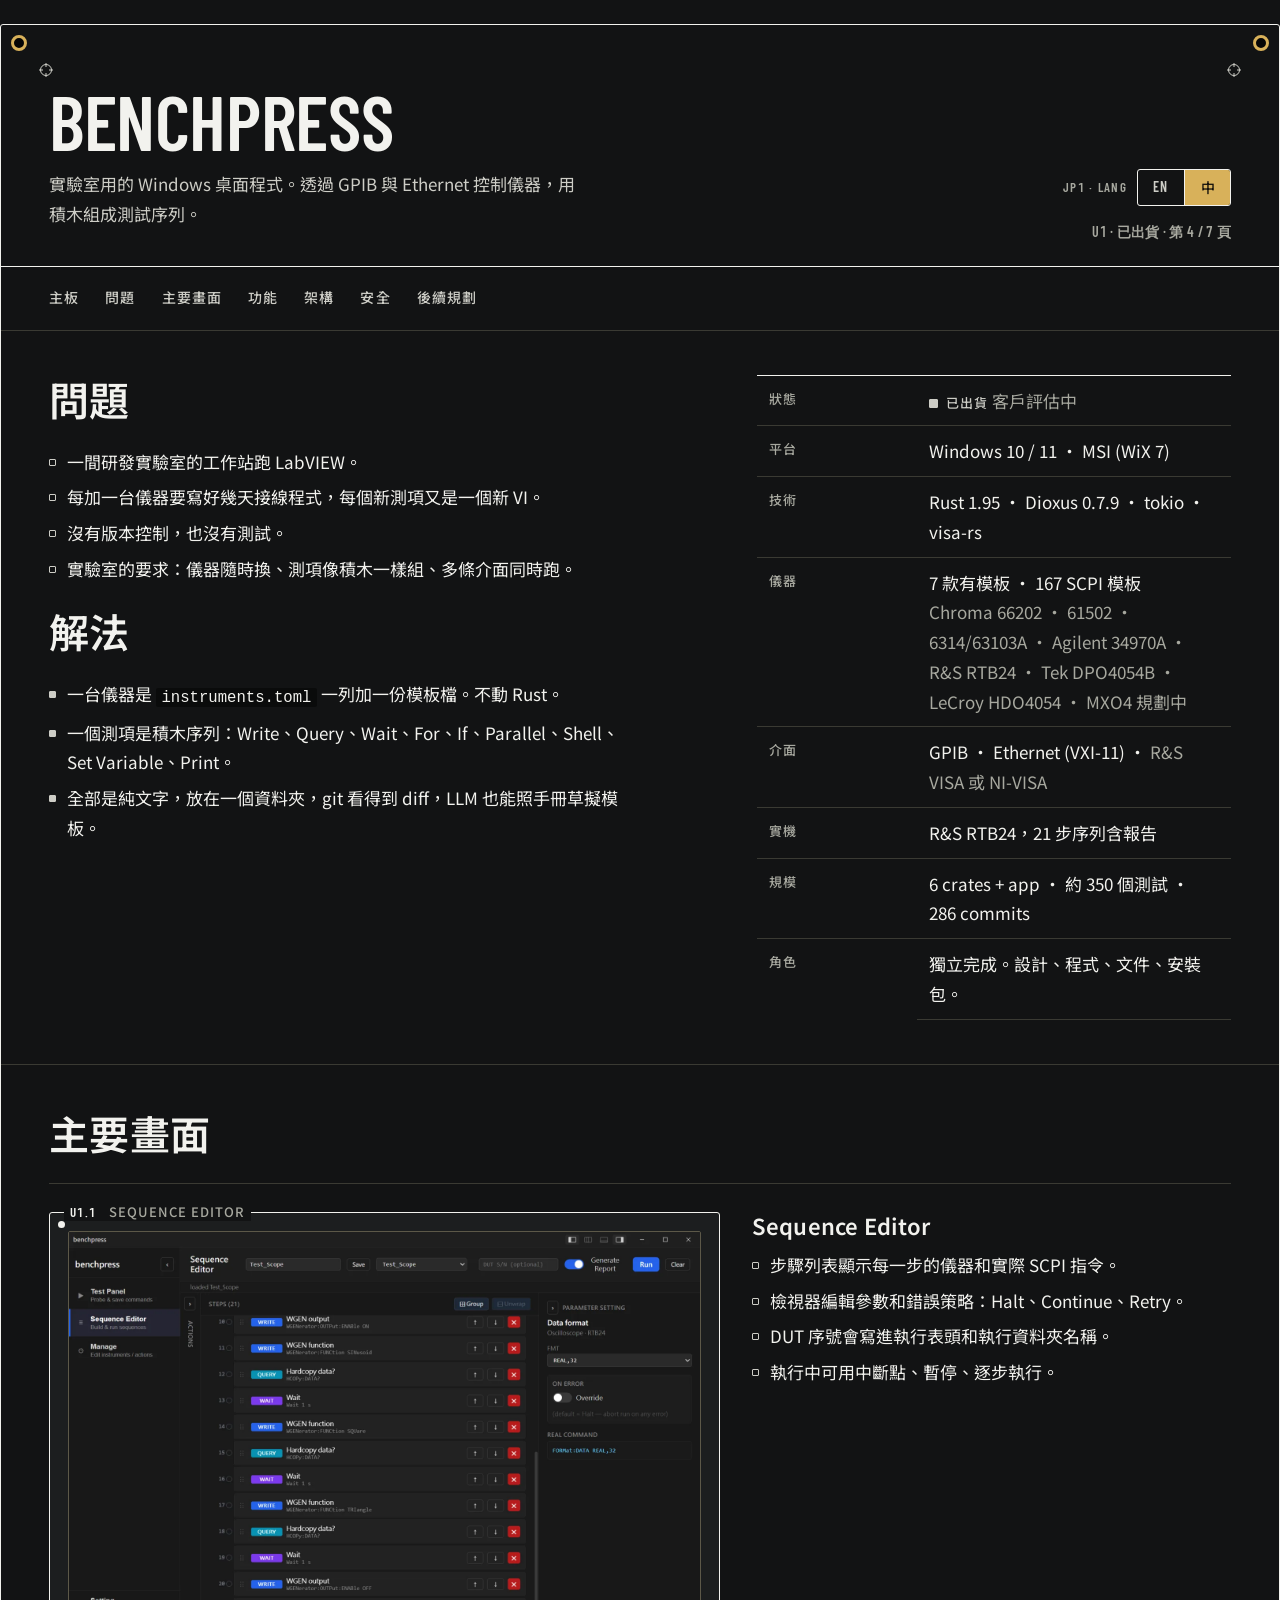
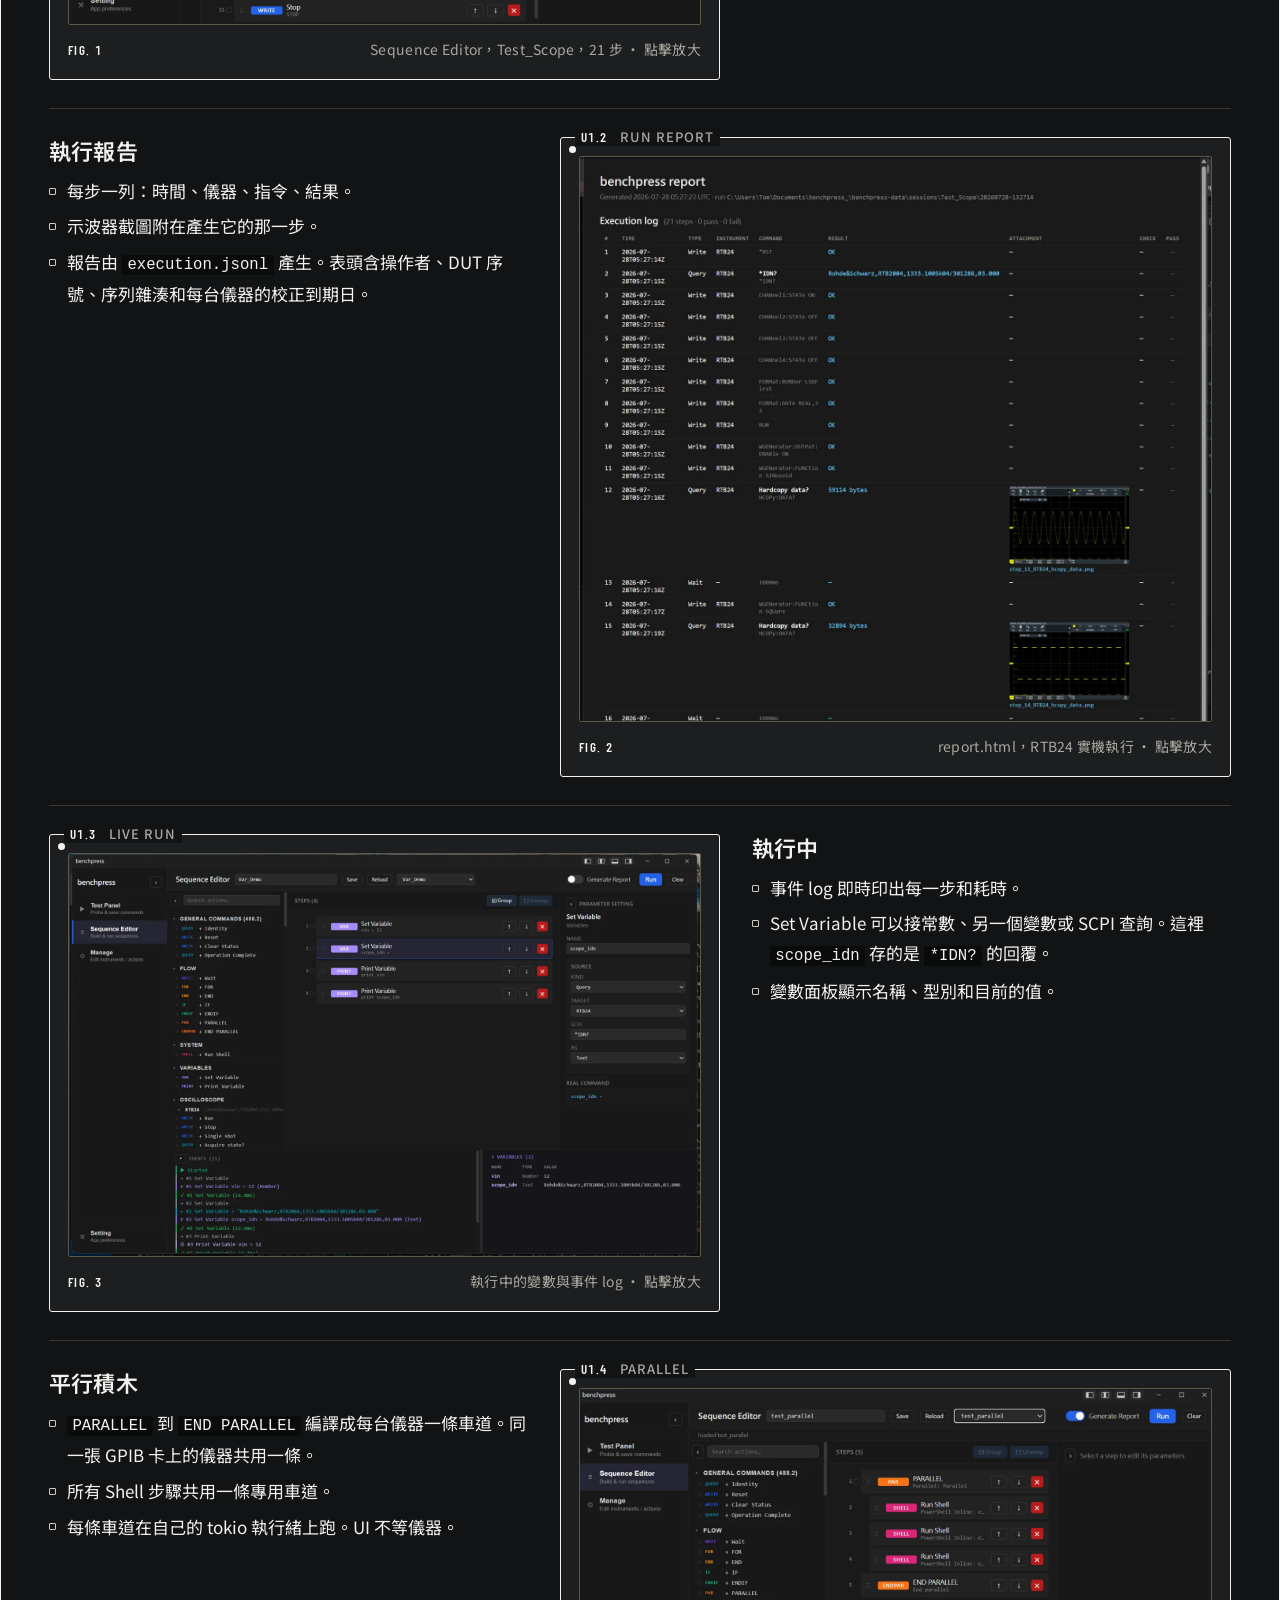
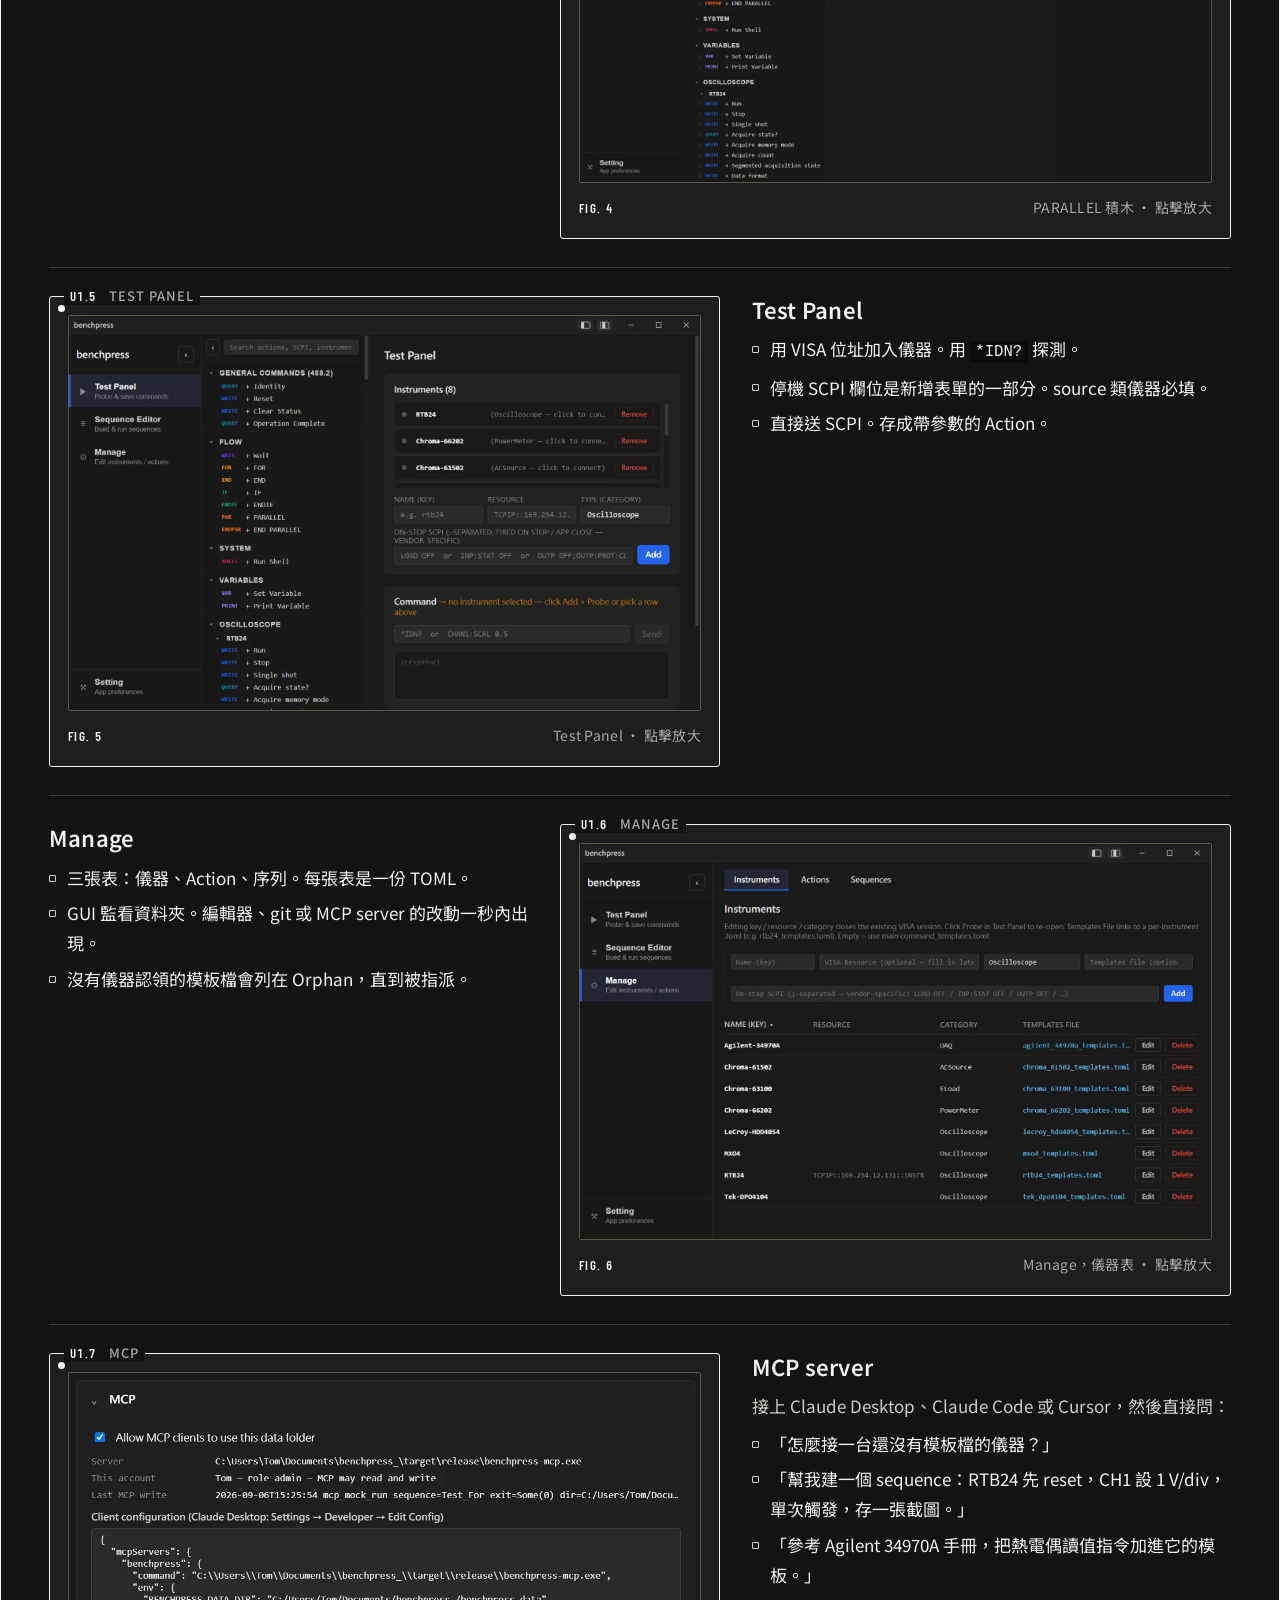
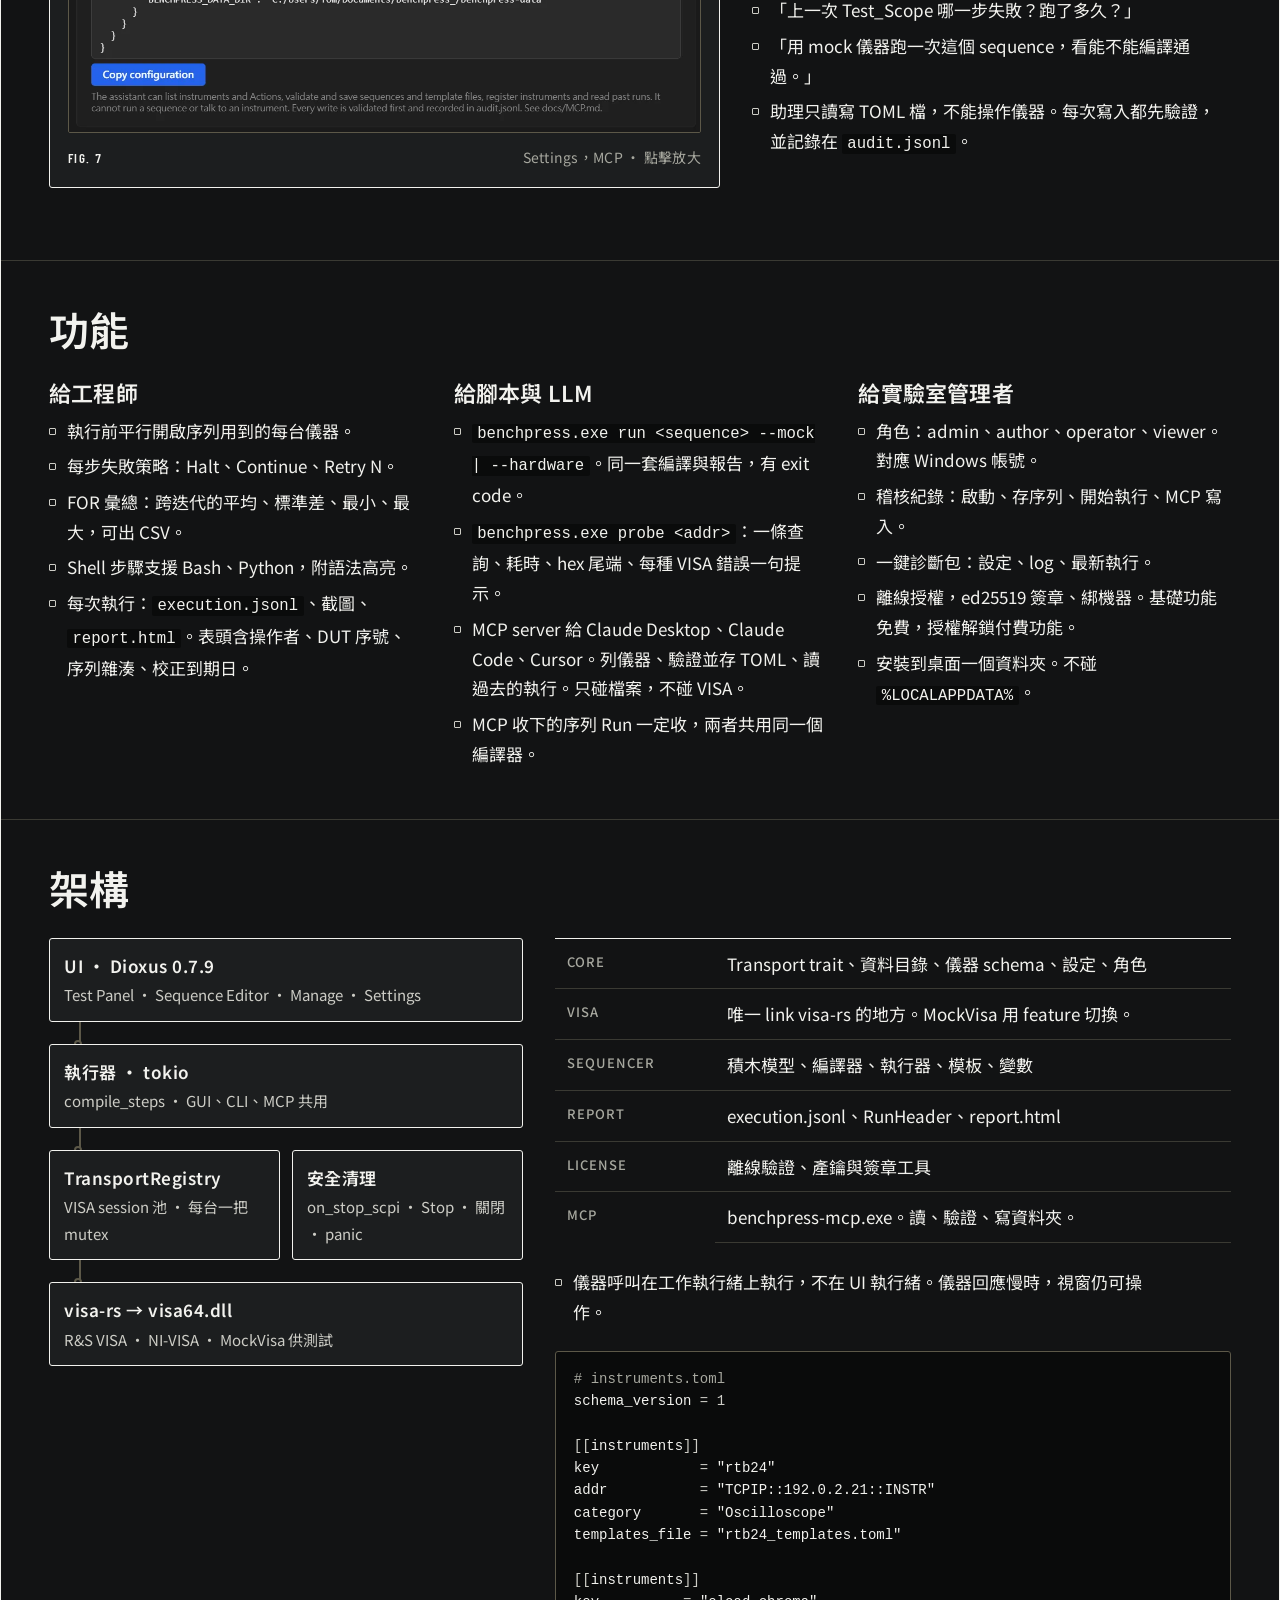
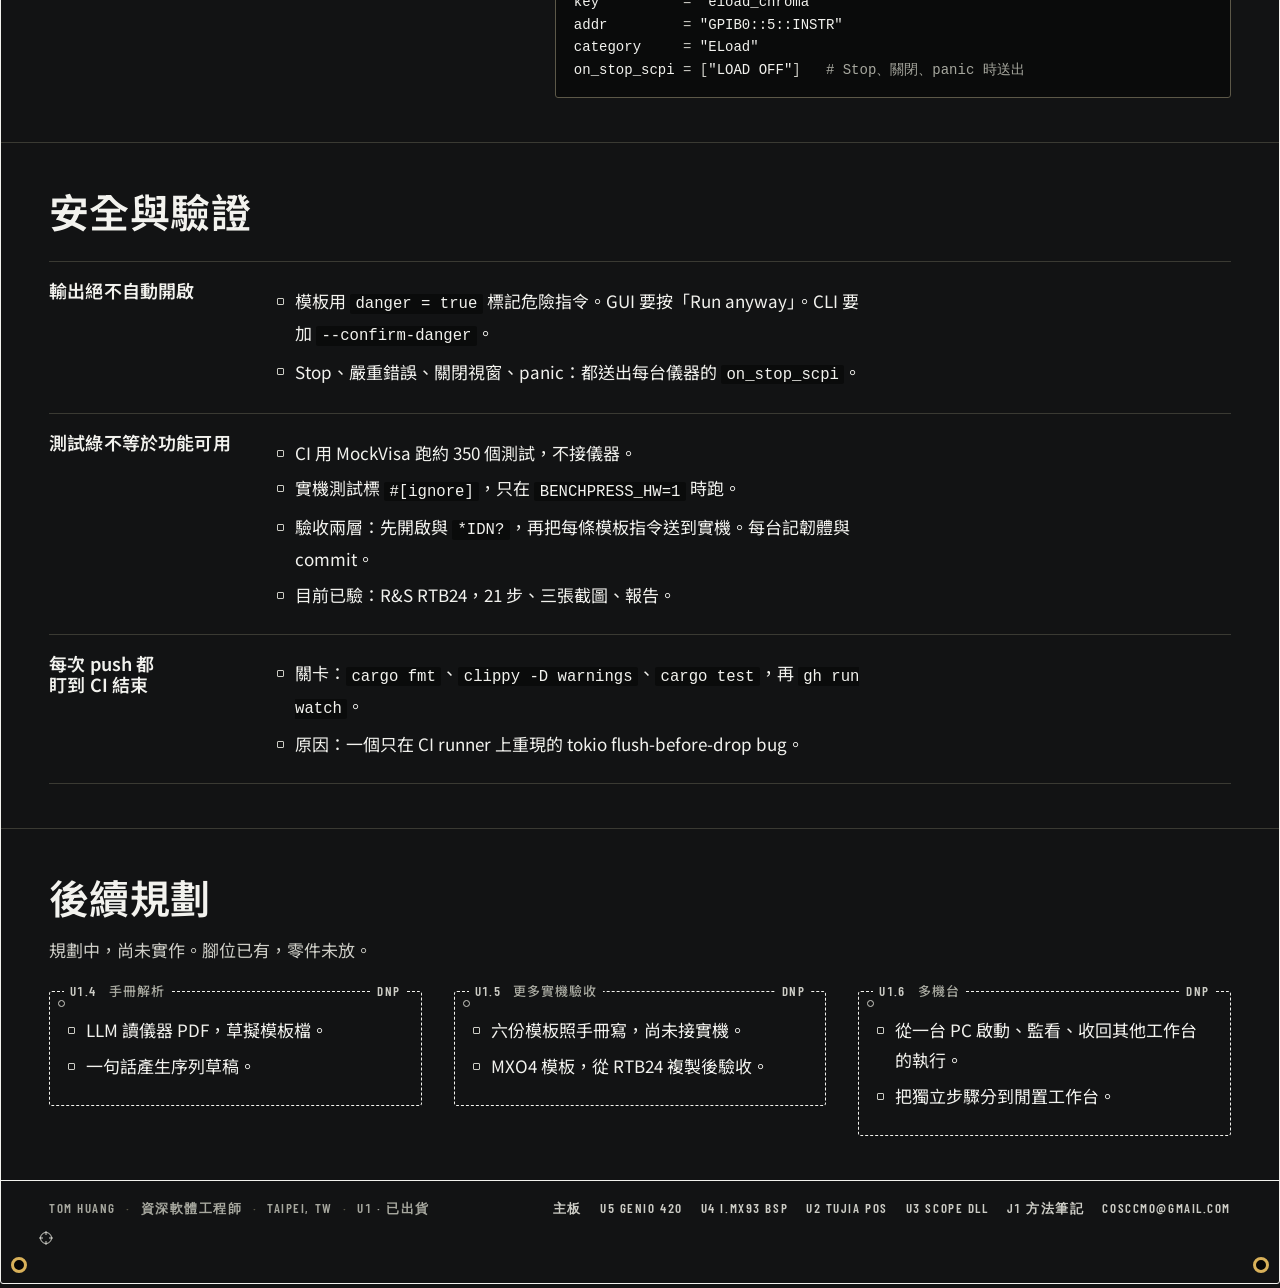
==== benchpress/index.html @ 84a5e08d "Screenshots as WebP, max 1600 px wide Site images go from 5.5 MB to 1.3 MB; the landing loads about " ====
<!doctype html>
<html lang="zh">
<head>
<meta charset="utf-8" />
<meta name="viewport" content="width=device-width,initial-scale=1" />
<title data-en="benchpress · Tom Huang" data-zh="benchpress · Tom Huang">benchpress · Tom Huang</title>
<meta name="description"
      data-en="benchpress: Windows desktop app that controls bench instruments over GPIB and Ethernet and runs drag-and-drop test sequences. Rust + Dioxus. 7 instruments, 167 SCPI templates, MCP server, headless CLI."
      data-zh="benchpress：透過 GPIB 與 Ethernet 控制儀器、用積木組測試流程的 Windows 桌面程式。Rust + Dioxus。7 款儀器、167 條 SCPI 模板、MCP server、無頭 CLI。"
      content="benchpress: Windows desktop app that controls bench instruments over GPIB and Ethernet and runs drag-and-drop test sequences. Rust + Dioxus. 7 instruments, 167 SCPI templates, MCP server, headless CLI." />
<meta name="color-scheme" content="dark" />
<meta name="theme-color" content="#121314" />
<meta property="og:type" content="website" />
<meta property="og:site_name" content="Tom Huang · portfolio" />
<meta property="og:title" content="benchpress · Tom Huang" />
<meta property="og:description" content="benchpress: Windows desktop app that controls bench instruments over GPIB and Ethernet and runs drag-and-drop test sequences. Rust + Dioxus. 7 instruments, 167 SCPI templates, MCP server, headless CLI." />
<meta property="og:url" content="https://coomo.github.io/portfolio/benchpress/" />
<meta property="og:image" content="https://coomo.github.io/portfolio/benchpress/02-sequence-editor.webp" />
<meta name="twitter:card" content="summary_large_image" />
<link rel="preconnect" href="https://fonts.googleapis.com">
<link rel="preconnect" href="https://fonts.gstatic.com" crossorigin>
<link href="https://fonts.googleapis.com/css2?family=Barlow+Condensed:wght@500;600&family=Barlow:wght@400;500;600&family=Noto+Sans+TC:wght@400;500;600&display=swap" rel="stylesheet">
<link rel="stylesheet" href="../assets/site.css">
</head>
<body>

<main class="board sheet">
  <span class="hole tl" aria-hidden="true"></span><span class="hole tr" aria-hidden="true"></span>
  <span class="hole bl" aria-hidden="true"></span><span class="hole br" aria-hidden="true"></span>
  <span class="fid a" aria-hidden="true"><svg viewBox="0 0 14 14"><circle cx="7" cy="7" r="5.5" fill="none" stroke="currentColor"/><path d="M7 0v4M7 10v4M0 7h4M10 7h4" stroke="currentColor"/></svg></span>
  <span class="fid b" aria-hidden="true"><svg viewBox="0 0 14 14"><circle cx="7" cy="7" r="5.5" fill="none" stroke="currentColor"/><path d="M7 0v4M7 10v4M0 7h4M10 7h4" stroke="currentColor"/></svg></span>
  <span class="fid c" aria-hidden="true"><svg viewBox="0 0 14 14"><circle cx="7" cy="7" r="5.5" fill="none" stroke="currentColor"/><path d="M7 0v4M7 10v4M0 7h4M10 7h4" stroke="currentColor"/></svg></span>

  <header class="legend region">
    <div class="name">
      <h1 class="latin">benchpress</h1>
      <p class="title">
        <span data-lang="en">Windows desktop app for a lab bench. It controls instruments over GPIB and Ethernet and runs test sequences built from blocks.</span>
        <span data-lang="zh">實驗室用的 Windows 桌面程式。透過 GPIB 與 Ethernet 控制儀器，用積木組成測試序列。</span>
      </p>
    </div>
    <div class="right">
      <button class="jumper" id="jp1" type="button" aria-label="語言：中文。切換為英文">
        <span class="jref">JP1 · LANG</span>
        <span class="pins"><span class="pin en">EN</span><span class="pin zh">中</span></span>
      </button>
      <span class="rev">U1 · <span data-lang="en">released</span><span data-lang="zh">已出貨</span> · <span data-lang="en">Sheet 4 / 7</span><span data-lang="zh">第 4 / 7 頁</span></span>
    </div>
  </header>

  <nav class="sheetnav region" aria-label="Sections">
    <a href="../"><span data-lang="en">Board</span><span data-lang="zh">主板</span></a>
    <a href="#why"><span data-lang="en">Problem</span><span data-lang="zh">問題</span></a>
    <a href="#figures"><span data-lang="en">Key screens</span><span data-lang="zh">主要畫面</span></a>
    <a href="#features"><span data-lang="en">Features</span><span data-lang="zh">功能</span></a>
    <a href="#arch"><span data-lang="en">Architecture</span><span data-lang="zh">架構</span></a>
    <a href="#safety"><span data-lang="en">Safety</span><span data-lang="zh">安全</span></a>
    <a href="#dnp"><span data-lang="en">Roadmap</span><span data-lang="zh">後續規劃</span></a>
  </nav>

  <section class="sec region" id="why">
    <div class="cols">
      <div class="c7 stack-24">
        <div><h2><span data-lang="en">Problem</span><span data-lang="zh">問題</span></h2></div>
        <ul class="list">
          <li><span data-lang="en">An R&amp;D lab ran its bench from a LabVIEW station.</span><span data-lang="zh">一間研發實驗室的工作站跑 LabVIEW。</span></li>
          <li><span data-lang="en">Each new instrument meant days of wiring code, and each new test was a new VI.</span><span data-lang="zh">每加一台儀器要寫好幾天接線程式，每個新測項又是一個新 VI。</span></li>
          <li><span data-lang="en">Nothing was in version control and nothing was tested.</span><span data-lang="zh">沒有版本控制，也沒有測試。</span></li>
          <li><span data-lang="en">The brief, in the lab's words: swap instruments freely, compose tests like blocks, run several buses at once.</span><span data-lang="zh">實驗室的要求：儀器隨時換、測項像積木一樣組、多條介面同時跑。</span></li>
        </ul>
        <div><h2><span data-lang="en">Solution</span><span data-lang="zh">解法</span></h2></div>
        <ul class="list list--filled">
          <li><span data-lang="en">An instrument is one row in <code>instruments.toml</code> plus one template file. No Rust changes.</span><span data-lang="zh">一台儀器是 <code>instruments.toml</code> 一列加一份模板檔。不動 Rust。</span></li>
          <li><span data-lang="en">A test is a sequence of blocks: Write, Query, Wait, For, If, Parallel, Shell, Set Variable, Print.</span><span data-lang="zh">一個測項是積木序列：Write、Query、Wait、For、If、Parallel、Shell、Set Variable、Print。</span></li>
          <li><span data-lang="en">Everything is plain text in one folder, so git shows the diffs and an LLM can draft a template from a manual.</span><span data-lang="zh">全部是純文字，放在一個資料夾，git 看得到 diff，LLM 也能照手冊草擬模板。</span></li>
        </ul>
      </div>
      <div class="c5">
        <table class="facts">
          <caption class="sr"><span data-lang="en">At a glance</span><span data-lang="zh">一覽</span></caption>
          <tbody>
            <tr><th scope="row"><span data-lang="en">Status</span><span data-lang="zh">狀態</span></th><td><span class="mark shipped"><span data-lang="en">Released</span><span data-lang="zh">已出貨</span></span> <span class="dim"><span data-lang="en">client evaluation</span><span data-lang="zh">客戶評估中</span></span></td></tr>
            <tr><th scope="row"><span data-lang="en">Platform</span><span data-lang="zh">平台</span></th><td>Windows 10 / 11 · MSI (WiX 7)</td></tr>
            <tr><th scope="row"><span data-lang="en">Stack</span><span data-lang="zh">技術</span></th><td>Rust 1.95 · Dioxus 0.7.9 · tokio · visa-rs</td></tr>
            <tr><th scope="row"><span data-lang="en">Instruments</span><span data-lang="zh">儀器</span></th><td>7 <span data-lang="en">models with templates</span><span data-lang="zh">款有模板</span> · 167 SCPI <span data-lang="en">templates</span><span data-lang="zh">模板</span><br><span class="dim">Chroma 66202 · 61502 · 6314/63103A · Agilent 34970A · R&amp;S RTB24 · Tek DPO4054B · LeCroy HDO4054 · <span data-lang="en">MXO4 planned</span><span data-lang="zh">MXO4 規劃中</span></span></td></tr>
            <tr><th scope="row"><span data-lang="en">Buses</span><span data-lang="zh">介面</span></th><td>GPIB · Ethernet (VXI-11) · <span class="dim">R&amp;S VISA <span data-lang="en">or</span><span data-lang="zh">或</span> NI-VISA</span></td></tr>
            <tr><th scope="row"><span data-lang="en">Verified</span><span data-lang="zh">實機</span></th><td><span data-lang="en">R&amp;S RTB24, 21-step run with report</span><span data-lang="zh">R&amp;S RTB24，21 步序列含報告</span></td></tr>
            <tr><th scope="row"><span data-lang="en">Size</span><span data-lang="zh">規模</span></th><td>6 crates + app · <span data-lang="en">about 350 tests</span><span data-lang="zh">約 350 個測試</span> · 286 commits</td></tr>
            <tr><th scope="row"><span data-lang="en">Role</span><span data-lang="zh">角色</span></th><td><span data-lang="en">Solo. Design, code, docs, installer.</span><span data-lang="zh">獨立完成。設計、程式、文件、安裝包。</span></td></tr>
          </tbody>
        </table>
      </div>
    </div>
  </section>

  <section class="sec region" id="figures">
    <div class="head">
      <h2><span data-lang="en">Key screens</span><span data-lang="zh">主要畫面</span></h2>
    </div>

    <div class="figrow">
      <figure class="fp" data-zoom style="margin:0">
        <span class="fpref">U1.1 <b>Sequence Editor</b></span><span class="pin1" aria-hidden="true"></span>
        <div class="shot"><img src="02-sequence-editor.webp" width="1600" height="994" alt="benchpress Sequence Editor with the 21-step Test_Scope sequence loaded, the Data format step selected, and the parameter inspector showing the on-error policy and the real SCPI command." loading="lazy" decoding="async" /></div>
        <figcaption><span class="fig">Fig. 1</span><span><span data-lang="en">Sequence Editor, Test_Scope, 21 steps · click to enlarge</span><span data-lang="zh">Sequence Editor，Test_Scope，21 步 · 點擊放大</span></span></figcaption>
      </figure>
      <div class="text">
        <h3>Sequence Editor</h3>
        <ul class="list">
          <li><span data-lang="en">The step list shows each step's instrument and real SCPI command.</span><span data-lang="zh">步驟列表顯示每一步的儀器和實際 SCPI 指令。</span></li>
          <li><span data-lang="en">The inspector edits parameters and the on-error policy: Halt, Continue, Retry.</span><span data-lang="zh">檢視器編輯參數和錯誤策略：Halt、Continue、Retry。</span></li>
          <li><span data-lang="en">The DUT serial goes into the run header and the run folder name.</span><span data-lang="zh">DUT 序號會寫進執行表頭和執行資料夾名稱。</span></li>
          <li><span data-lang="en">Breakpoints, pause, step over and step into are available during a run.</span><span data-lang="zh">執行中可用中斷點、暫停、逐步執行。</span></li>
        </ul>
      </div>
    </div>

    <div class="figrow flip">
      <figure class="fp" data-zoom style="margin:0">
        <span class="fpref">U1.2 <b>Run report</b></span><span class="pin1" aria-hidden="true"></span>
        <div class="shot"><img src="04-run-report.webp" width="1400" height="1250" alt="benchpress HTML report of a 21-step run on an R&S RTB24: one row per step with time, command, result, and scope hardcopies attached to the Hardcopy query steps." loading="lazy" decoding="async" /></div>
        <figcaption><span class="fig">Fig. 2</span><span><span data-lang="en">report.html, real RTB24 run · click to enlarge</span><span data-lang="zh">report.html，RTB24 實機執行 · 點擊放大</span></span></figcaption>
      </figure>
      <div class="text">
        <h3><span data-lang="en">Run report</span><span data-lang="zh">執行報告</span></h3>
        <ul class="list">
          <li><span data-lang="en">One row per step: time, instrument, command, result.</span><span data-lang="zh">每步一列：時間、儀器、指令、結果。</span></li>
          <li><span data-lang="en">Scope hardcopies are attached to the steps that produced them.</span><span data-lang="zh">示波器截圖附在產生它的那一步。</span></li>
          <li><span data-lang="en">The report is rendered from <code>execution.jsonl</code>. The header carries the operator, the DUT serial, the sequence hash and each instrument's calibration due date.</span><span data-lang="zh">報告由 <code>execution.jsonl</code> 產生。表頭含操作者、DUT 序號、序列雜湊和每台儀器的校正到期日。</span></li>
        </ul>
      </div>
    </div>

    <div class="figrow">
      <figure class="fp" data-zoom style="margin:0">
        <span class="fpref">U1.3 <b>Live run</b></span><span class="pin1" aria-hidden="true"></span>
        <div class="shot"><img src="05-live-run.webp" width="1600" height="1018" alt="benchpress during a run: the Var_Demo sequence sets a variable from a *IDN? query, the events log streams each step, and the variables panel shows vin = 12 and scope_idn = the RTB24 identity string." loading="lazy" decoding="async" /></div>
        <figcaption><span class="fig">Fig. 3</span><span><span data-lang="en">Variables and events log during a run · click to enlarge</span><span data-lang="zh">執行中的變數與事件 log · 點擊放大</span></span></figcaption>
      </figure>
      <div class="text">
        <h3><span data-lang="en">Live run</span><span data-lang="zh">執行中</span></h3>
        <ul class="list">
          <li><span data-lang="en">The events log prints every step as it runs, with timing.</span><span data-lang="zh">事件 log 即時印出每一步和耗時。</span></li>
          <li><span data-lang="en">A Set Variable step can take a literal, another variable or a SCPI query. Here <code>scope_idn</code> holds the reply to <code>*IDN?</code>.</span><span data-lang="zh">Set Variable 可以接常數、另一個變數或 SCPI 查詢。這裡 <code>scope_idn</code> 存的是 <code>*IDN?</code> 的回覆。</span></li>
          <li><span data-lang="en">The variables panel shows name, type and current value.</span><span data-lang="zh">變數面板顯示名稱、型別和目前的值。</span></li>
        </ul>
      </div>
    </div>

    <div class="figrow flip">
      <figure class="fp" data-zoom style="margin:0">
        <span class="fpref">U1.4 <b>Parallel</b></span><span class="pin1" aria-hidden="true"></span>
        <div class="shot"><img src="06-parallel.webp" width="1600" height="996" alt="benchpress Sequence Editor with a PARALLEL block that contains three shell steps and an END PARALLEL marker." loading="lazy" decoding="async" /></div>
        <figcaption><span class="fig">Fig. 4</span><span><span data-lang="en">PARALLEL block · click to enlarge</span><span data-lang="zh">PARALLEL 積木 · 點擊放大</span></span></figcaption>
      </figure>
      <div class="text">
        <h3><span data-lang="en">Parallel block</span><span data-lang="zh">平行積木</span></h3>
        <ul class="list">
          <li><span data-lang="en"><code>PARALLEL</code> to <code>END PARALLEL</code> compiles to one lane per instrument. Instruments on the same GPIB board share a lane.</span><span data-lang="zh"><code>PARALLEL</code> 到 <code>END PARALLEL</code> 編譯成每台儀器一條車道。同一張 GPIB 卡上的儀器共用一條。</span></li>
          <li><span data-lang="en">All shell steps share one dedicated lane.</span><span data-lang="zh">所有 Shell 步驟共用一條專用車道。</span></li>
          <li><span data-lang="en">Each lane runs on its own tokio thread. The UI never waits on an instrument.</span><span data-lang="zh">每條車道在自己的 tokio 執行緒上跑。UI 不等儀器。</span></li>
        </ul>
      </div>
    </div>

    <div class="figrow">
      <figure class="fp" data-zoom style="margin:0">
        <span class="fpref">U1.5 <b>Test Panel</b></span><span class="pin1" aria-hidden="true"></span>
        <div class="shot"><img src="01-test-panel.webp" width="1600" height="1001" alt="benchpress Test Panel: eight registered instruments, the add-instrument form with an on-stop SCPI field, and the raw command box." loading="lazy" decoding="async" /></div>
        <figcaption><span class="fig">Fig. 5</span><span><span data-lang="en">Test Panel · click to enlarge</span><span data-lang="zh">Test Panel · 點擊放大</span></span></figcaption>
      </figure>
      <div class="text">
        <h3>Test Panel</h3>
        <ul class="list">
          <li><span data-lang="en">Add an instrument by VISA address. Probe it with <code>*IDN?</code>.</span><span data-lang="zh">用 VISA 位址加入儀器。用 <code>*IDN?</code> 探測。</span></li>
          <li><span data-lang="en">The on-stop SCPI field is part of the add form. Source-type instruments require it.</span><span data-lang="zh">停機 SCPI 欄位是新增表單的一部分。source 類儀器必填。</span></li>
          <li><span data-lang="en">Send raw SCPI. Save it as an Action with named parameters.</span><span data-lang="zh">直接送 SCPI。存成帶參數的 Action。</span></li>
        </ul>
      </div>
    </div>

    <div class="figrow flip">
      <figure class="fp" data-zoom style="margin:0">
        <span class="fpref">U1.6 <b>Manage</b></span><span class="pin1" aria-hidden="true"></span>
        <div class="shot"><img src="03-manage.webp" width="1600" height="1001" alt="benchpress Manage view, Instruments tab: eight instruments with category, VISA resource and template file, plus Edit and Delete buttons." loading="lazy" decoding="async" /></div>
        <figcaption><span class="fig">Fig. 6</span><span><span data-lang="en">Manage, Instruments · click to enlarge</span><span data-lang="zh">Manage，儀器表 · 點擊放大</span></span></figcaption>
      </figure>
      <div class="text">
        <h3>Manage</h3>
        <ul class="list">
          <li><span data-lang="en">Three tables: instruments, actions, sequences. Each table is one TOML file.</span><span data-lang="zh">三張表：儀器、Action、序列。每張表是一份 TOML。</span></li>
          <li><span data-lang="en">The GUI watches the folder. An edit from an editor, git or the MCP server appears within one second.</span><span data-lang="zh">GUI 監看資料夾。編輯器、git 或 MCP server 的改動一秒內出現。</span></li>
          <li><span data-lang="en">A template file that no instrument claims shows under Orphan until it is attached.</span><span data-lang="zh">沒有儀器認領的模板檔會列在 Orphan，直到被指派。</span></li>
        </ul>
      </div>
    </div>

    <div class="figrow">
      <figure class="fp" data-zoom style="margin:0">
        <span class="fpref">U1.7 <b>MCP</b></span><span class="pin1" aria-hidden="true"></span>
        <div class="shot"><img src="07-mcp-settings.webp" width="1160" height="660" alt="benchpress Settings, MCP card: a switch that allows MCP clients to use the data folder, the server path, the current account and role, the last MCP write from the audit log, and the client configuration JSON for Claude Desktop." loading="lazy" decoding="async" /></div>
        <figcaption><span class="fig">Fig. 7</span><span><span data-lang="en">Settings, MCP · click to enlarge</span><span data-lang="zh">Settings，MCP · 點擊放大</span></span></figcaption>
      </figure>
      <div class="text">
        <h3><span data-lang="en">MCP server</span><span data-lang="zh">MCP server</span></h3>
        <p class="muted" style="margin-bottom:8px"><span data-lang="en">Connect Claude Desktop, Claude Code or Cursor, then ask:</span><span data-lang="zh">接上 Claude Desktop、Claude Code 或 Cursor，然後直接問：</span></p>
        <ul class="list">
          <li><span data-lang="en">"How do I connect an instrument that has no template file?"</span><span data-lang="zh">「怎麼接一台還沒有模板檔的儀器？」</span></li>
          <li><span data-lang="en">"Build a sequence: reset the RTB24, set channel 1 to 1 V/div, single trigger, save a screenshot."</span><span data-lang="zh">「幫我建一個 sequence：RTB24 先 reset，CH1 設 1 V/div，單次觸發，存一張截圖。」</span></li>
          <li><span data-lang="en">"Read the Agilent 34970A manual and add the thermocouple read command to its template."</span><span data-lang="zh">「參考 Agilent 34970A 手冊，把熱電偶讀值指令加進它的模板。」</span></li>
          <li><span data-lang="en">"Which step failed in the last Test_Scope run, and how long did it take?"</span><span data-lang="zh">「上一次 Test_Scope 哪一步失敗？跑了多久？」</span></li>
          <li><span data-lang="en">"Dry-run this sequence with mock instruments and tell me if it compiles."</span><span data-lang="zh">「用 mock 儀器跑一次這個 sequence，看能不能編譯通過。」</span></li>
          <li><span data-lang="en">The assistant reads and writes TOML files only. It cannot drive an instrument. Every write is validated and logged in <code>audit.jsonl</code>.</span><span data-lang="zh">助理只讀寫 TOML 檔，不能操作儀器。每次寫入都先驗證，並記錄在 <code>audit.jsonl</code>。</span></li>
        </ul>
      </div>
    </div>

  </section>

  <section class="sec region" id="features">
    <div class="head"><h2><span data-lang="en">Features</span><span data-lang="zh">功能</span></h2></div>
    <div class="cols">
      <div class="c4">
        <h3><span data-lang="en">For the engineer</span><span data-lang="zh">給工程師</span></h3>
        <ul class="list" style="margin-top:10px">
          <li><span data-lang="en">Pre-flight opens every instrument a sequence needs, in parallel.</span><span data-lang="zh">執行前平行開啟序列用到的每台儀器。</span></li>
          <li><span data-lang="en">Per-step failure policy: Halt, Continue, Retry N.</span><span data-lang="zh">每步失敗策略：Halt、Continue、Retry N。</span></li>
          <li><span data-lang="en">Aggregate FOR: mean, std, min, max across iterations, CSV out.</span><span data-lang="zh">FOR 彙總：跨迭代的平均、標準差、最小、最大，可出 CSV。</span></li>
          <li><span data-lang="en">Shell steps in Bash or Python with a highlighted editor.</span><span data-lang="zh">Shell 步驟支援 Bash、Python，附語法高亮。</span></li>
          <li><span data-lang="en">Every run: <code>execution.jsonl</code>, screenshots, <code>report.html</code>. Header has operator, DUT serial, sequence hash, calibration dates.</span><span data-lang="zh">每次執行：<code>execution.jsonl</code>、截圖、<code>report.html</code>。表頭含操作者、DUT 序號、序列雜湊、校正到期日。</span></li>
        </ul>
      </div>
      <div class="c4">
        <h3><span data-lang="en">For scripts and LLMs</span><span data-lang="zh">給腳本與 LLM</span></h3>
        <ul class="list" style="margin-top:10px">
          <li><span data-lang="en"><code>benchpress.exe run &lt;sequence&gt; --mock | --hardware</code>. Same compile, same report, exit codes.</span><span data-lang="zh"><code>benchpress.exe run &lt;sequence&gt; --mock | --hardware</code>。同一套編譯與報告，有 exit code。</span></li>
          <li><span data-lang="en"><code>benchpress.exe probe &lt;addr&gt;</code>: one query, timing, hex tail, a hint per VISA error.</span><span data-lang="zh"><code>benchpress.exe probe &lt;addr&gt;</code>：一條查詢、耗時、hex 尾端、每種 VISA 錯誤一句提示。</span></li>
          <li><span data-lang="en">MCP server for Claude Desktop, Claude Code, Cursor. Lists instruments, validates and saves TOML, reads past runs. File only, never touches VISA.</span><span data-lang="zh">MCP server 給 Claude Desktop、Claude Code、Cursor。列儀器、驗證並存 TOML、讀過去的執行。只碰檔案，不碰 VISA。</span></li>
          <li><span data-lang="en">If MCP accepts a sequence, Run accepts it too; they share one compiler.</span><span data-lang="zh">MCP 收下的序列 Run 一定收，兩者共用同一個編譯器。</span></li>
        </ul>
      </div>
      <div class="c4">
        <h3><span data-lang="en">For the lab manager</span><span data-lang="zh">給實驗室管理者</span></h3>
        <ul class="list" style="margin-top:10px">
          <li><span data-lang="en">Roles: admin, author, operator, viewer. Mapped from Windows accounts.</span><span data-lang="zh">角色：admin、author、operator、viewer。對應 Windows 帳號。</span></li>
          <li><span data-lang="en">Audit trail: app start, sequence saved, run started, MCP writes.</span><span data-lang="zh">稽核紀錄：啟動、存序列、開始執行、MCP 寫入。</span></li>
          <li><span data-lang="en">One-click diagnostics bundle: config, logs, newest run.</span><span data-lang="zh">一鍵診斷包：設定、log、最新執行。</span></li>
          <li><span data-lang="en">Offline licensing, ed25519 signed, node-locked. Base app free; a license unlocks premium flags.</span><span data-lang="zh">離線授權，ed25519 簽章、綁機器。基礎功能免費，授權解鎖付費功能。</span></li>
          <li><span data-lang="en">Installs to one folder on the desktop. Nothing in <code>%LOCALAPPDATA%</code>.</span><span data-lang="zh">安裝到桌面一個資料夾。不碰 <code>%LOCALAPPDATA%</code>。</span></li>
        </ul>
      </div>
    </div>
  </section>

  <section class="sec region" id="arch">
    <div class="head"><h2><span data-lang="en">Architecture</span><span data-lang="zh">架構</span></h2></div>
    <div class="cols">
      <div class="c5">
        <div class="blocks" aria-label="Block diagram">
          <div class="blk"><div class="n">UI · Dioxus 0.7.9</div><div class="s">Test Panel · Sequence Editor · Manage · Settings</div></div>
          <div class="link" aria-hidden="true"></div>
          <div class="blk"><div class="n"><span data-lang="en">Executor · tokio</span><span data-lang="zh">執行器 · tokio</span></div><div class="s">compile_steps · <span data-lang="en">shared by GUI, CLI, MCP</span><span data-lang="zh">GUI、CLI、MCP 共用</span></div></div>
          <div class="link" aria-hidden="true"></div>
          <div class="split">
            <div class="blk"><div class="n">TransportRegistry</div><div class="s"><span data-lang="en">VISA session pool · one mutex per instrument</span><span data-lang="zh">VISA session 池 · 每台一把 mutex</span></div></div>
            <div class="blk"><div class="n"><span data-lang="en">Safety cleanup</span><span data-lang="zh">安全清理</span></div><div class="s">on_stop_scpi · Stop · <span data-lang="en">close</span><span data-lang="zh">關閉</span> · panic</div></div>
          </div>
          <div class="link" aria-hidden="true"></div>
          <div class="blk"><div class="n">visa-rs → visa64.dll</div><div class="s">R&amp;S VISA · NI-VISA · MockVisa <span data-lang="en">for tests</span><span data-lang="zh">供測試</span></div></div>
        </div>
      </div>
      <div class="c7 stack-24">
        <table class="facts">
          <caption class="sr"><span data-lang="en">Crates</span><span data-lang="zh">Crate</span></caption>
          <tbody>
            <tr><th scope="row">core</th><td><span data-lang="en">Transport trait, data dir, instruments schema, settings, roles</span><span data-lang="zh">Transport trait、資料目錄、儀器 schema、設定、角色</span></td></tr>
            <tr><th scope="row">visa</th><td><span data-lang="en">The only place visa-rs is linked. MockVisa behind a feature.</span><span data-lang="zh">唯一 link visa-rs 的地方。MockVisa 用 feature 切換。</span></td></tr>
            <tr><th scope="row">sequencer</th><td><span data-lang="en">Block model, compiler, executor, templates, variables</span><span data-lang="zh">積木模型、編譯器、執行器、模板、變數</span></td></tr>
            <tr><th scope="row">report</th><td><span data-lang="en">execution.jsonl, RunHeader, report.html</span><span data-lang="zh">execution.jsonl、RunHeader、report.html</span></td></tr>
            <tr><th scope="row">license</th><td><span data-lang="en">Offline verification, keygen and sign tools</span><span data-lang="zh">離線驗證、產鑰與簽章工具</span></td></tr>
            <tr><th scope="row">mcp</th><td><span data-lang="en">benchpress-mcp.exe. Reads, validates, writes the data folder.</span><span data-lang="zh">benchpress-mcp.exe。讀、驗證、寫資料夾。</span></td></tr>
          </tbody>
        </table>
        <ul class="list">
          <li><span data-lang="en">Instrument calls run on worker threads, not on the UI thread. The window stays responsive while an instrument is slow.</span><span data-lang="zh">儀器呼叫在工作執行緒上執行，不在 UI 執行緒。儀器回應慢時，視窗仍可操作。</span></li>
        </ul>
        <div class="code"><pre><span class="cm"># instruments.toml</span>
<span class="k">schema_version</span> = <span class="n">1</span>

[[<span class="k">instruments</span>]]
<span class="k">key</span>            = <span class="s">"rtb24"</span>
<span class="k">addr</span>           = <span class="s">"TCPIP::192.0.2.21::INSTR"</span>
<span class="k">category</span>       = <span class="s">"Oscilloscope"</span>
<span class="k">templates_file</span> = <span class="s">"rtb24_templates.toml"</span>

[[<span class="k">instruments</span>]]
<span class="k">key</span>          = <span class="s">"eload_chroma"</span>
<span class="k">addr</span>         = <span class="s">"GPIB0::5::INSTR"</span>
<span class="k">category</span>     = <span class="s">"ELoad"</span>
<span class="k">on_stop_scpi</span> = [<span class="s">"LOAD OFF"</span>]   <span class="cm"># <span data-lang="en">sent on Stop, close, panic</span><span data-lang="zh">Stop、關閉、panic 時送出</span></span></pre></div>
      </div>
    </div>
  </section>

  <section class="sec region" id="safety">
    <div class="head"><h2><span data-lang="en">Safety and verification</span><span data-lang="zh">安全與驗證</span></h2></div>
    <div>
      <div class="dec">
        <h3><span data-lang="en">Outputs never auto-enable</span><span data-lang="zh">輸出絕不自動開啟</span></h3>
        <ul class="list">
          <li><span data-lang="en">Templates mark dangerous commands with <code>danger = true</code>. GUI asks "Run anyway". CLI needs <code>--confirm-danger</code>.</span><span data-lang="zh">模板用 <code>danger = true</code> 標記危險指令。GUI 要按「Run anyway」。CLI 要加 <code>--confirm-danger</code>。</span></li>
          <li><span data-lang="en">Stop, fatal error, window close, panic: each sends every instrument's <code>on_stop_scpi</code>.</span><span data-lang="zh">Stop、嚴重錯誤、關閉視窗、panic：都送出每台儀器的 <code>on_stop_scpi</code>。</span></li>
        </ul>
      </div>
      <div class="dec">
        <h3><span data-lang="en">Green tests are not a working feature</span><span data-lang="zh">測試綠不等於功能可用</span></h3>
        <ul class="list">
          <li><span data-lang="en">CI runs about 350 tests on MockVisa with no instrument attached.</span><span data-lang="zh">CI 用 MockVisa 跑約 350 個測試，不接儀器。</span></li>
          <li><span data-lang="en">Hardware tests are <code>#[ignore]</code> and run only with <code>BENCHPRESS_HW=1</code>.</span><span data-lang="zh">實機測試標 <code>#[ignore]</code>，只在 <code>BENCHPRESS_HW=1</code> 時跑。</span></li>
          <li><span data-lang="en">Acceptance has two layers: open and <code>*IDN?</code>, then every template command on the real unit. Logged per instrument with firmware and commit.</span><span data-lang="zh">驗收兩層：先開啟與 <code>*IDN?</code>，再把每條模板指令送到實機。每台記韌體與 commit。</span></li>
          <li><span data-lang="en">Verified so far: R&amp;S RTB24, 21 steps, three screenshots, report.</span><span data-lang="zh">目前已驗：R&amp;S RTB24，21 步、三張截圖、報告。</span></li>
        </ul>
      </div>
      <div class="dec">
        <h3><span data-lang="en">Every push is watched to the end</span><span data-lang="zh">每次 push 都盯到 CI 結束</span></h3>
        <ul class="list">
          <li><span data-lang="en">Gates: <code>cargo fmt</code>, <code>clippy -D warnings</code>, <code>cargo test</code>, then <code>gh run watch</code>.</span><span data-lang="zh">關卡：<code>cargo fmt</code>、<code>clippy -D warnings</code>、<code>cargo test</code>，再 <code>gh run watch</code>。</span></li>
          <li><span data-lang="en">Reason: a tokio flush-before-drop bug that only ever reproduced on the runner.</span><span data-lang="zh">原因：一個只在 CI runner 上重現的 tokio flush-before-drop bug。</span></li>
        </ul>
      </div>
    </div>
  </section>

  <section class="sec region" id="dnp">
    <div class="head">
      <h2><span data-lang="en">Roadmap</span><span data-lang="zh">後續規劃</span></h2>
      <p class="muted mb-0"><span data-lang="en">Planned, not built. The footprints exist. The parts are not placed.</span><span data-lang="zh">規劃中，尚未實作。腳位已有，零件未放。</span></p>
    </div>
    <div class="cols">
      <div class="c4 fp dnp">
        <span class="fpref">U1.4 <b><span data-lang="en">Manual parsing</span><span data-lang="zh">手冊解析</span></b></span><span class="dnp-tag">DNP</span><span class="pin1" aria-hidden="true"></span>
        <ul class="list">
          <li><span data-lang="en">An LLM reads an instrument PDF and drafts its template file.</span><span data-lang="zh">LLM 讀儀器 PDF，草擬模板檔。</span></li>
          <li><span data-lang="en">Draft a sequence from one sentence.</span><span data-lang="zh">一句話產生序列草稿。</span></li>
        </ul>
      </div>
      <div class="c4 fp dnp">
        <span class="fpref">U1.5 <b><span data-lang="en">More hardware runs</span><span data-lang="zh">更多實機驗收</span></b></span><span class="dnp-tag">DNP</span><span class="pin1" aria-hidden="true"></span>
        <ul class="list">
          <li><span data-lang="en">Six template files are written from manuals and not yet run on the unit.</span><span data-lang="zh">六份模板照手冊寫，尚未接實機。</span></li>
          <li><span data-lang="en">MXO4 template, copied from RTB24, then verified.</span><span data-lang="zh">MXO4 模板，從 RTB24 複製後驗收。</span></li>
        </ul>
      </div>
      <div class="c4 fp dnp">
        <span class="fpref">U1.6 <b><span data-lang="en">Fleet</span><span data-lang="zh">多機台</span></b></span><span class="dnp-tag">DNP</span><span class="pin1" aria-hidden="true"></span>
        <ul class="list">
          <li><span data-lang="en">Start, watch and collect runs on other bench PCs.</span><span data-lang="zh">從一台 PC 啟動、監看、收回其他工作台的執行。</span></li>
          <li><span data-lang="en">Fan independent steps onto idle benches.</span><span data-lang="zh">把獨立步驟分到閒置工作台。</span></li>
        </ul>
      </div>
    </div>
  </section>

  <footer class="dataline region">
    <div class="id">
      <span>Tom Huang</span>
      <span><span data-lang="en">Senior software engineer</span><span data-lang="zh">資深軟體工程師</span></span>
      <span>Taipei, TW</span>
      <span>U1 · <span data-lang="en">released</span><span data-lang="zh">已出貨</span></span>
    </div>
    <div class="links">
      <a href="../"><span data-lang="en">Board</span><span data-lang="zh">主板</span></a>
      <a href="../genio/">U5 genio 420</a>
      <a href="../imx93/">U4 i.MX93 bsp</a>
      <a href="../pos/">U2 tujia pos</a>
      <a href="../scope-dll/">U3 scope dll</a>
      <a href="../workflow/">J1 <span data-lang="en">method note</span><span data-lang="zh">方法筆記</span></a>
      <a href="mailto:cosccmo@gmail.com">cosccmo@gmail.com</a>
    </div>
  </footer>
</main>

<dialog class="lightbox" id="lightbox" aria-label="Enlarged screenshot">
  <div class="lb-bar"><span class="lb-cap"></span><button type="button"><span data-lang="en">Close · Esc</span><span data-lang="zh">關閉 · Esc</span></button></div>
  <div class="lb-img"></div>
</dialog>

<script src="../assets/site.js" defer></script>
</body>
</html>
---- assets/site.css ----
/* ──────────────────────────────────────────────────────────────
   Tom Huang · portfolio
   World: a fabricated printed circuit board. Solder-mask ground,
   white silkscreen, copper traces, gold pads only where you can press.
   ────────────────────────────────────────────────────────────── */

:root{
  /* matte black solder mask: bare board vs copper pour under mask */
  --mask:      #121314;
  --mask-cu:   #1c1e1f;
  --mask-deep: #0a0b0b;
  /* silkscreen: white, with the warm cast of the mask in the quieter tones */
  --silk:      #f2f2ee;
  --silk-2:    #cdcdc6;
  --silk-3:    #a7a89f;
  /* copper and plating: bronze lines under black mask, ENIG gold on pads */
  --trace:     #3a3a33;
  --trace-2:   #5c5848;
  --gold:      #d8b15a;
  --gold-ink:  #15120c;
  --hole:      #050505;
  /* type */
  --cond: "Barlow Condensed","Arial Narrow",sans-serif;
  --sans: "Barlow","Helvetica Neue",Arial,sans-serif;
  --zh:   "Noto Sans TC","PingFang TC","Microsoft JhengHei",sans-serif;
  --mono: ui-monospace,"Cascadia Mono",Consolas,"SF Mono",Menlo,monospace;
  /* scale */
  --body: 17px;
  --lh:   1.55;
  --label: 13px;
  --r: 3px;             /* milled board corner */
  --line: 1px;          /* silkscreen stroke */
  --pad: 20px;
  --gutter: 24px;
  --measure: 66ch;
  color-scheme: dark;
}

*,*::before,*::after{box-sizing:border-box}
html{scroll-behavior:smooth;-webkit-text-size-adjust:100%}
@media (prefers-reduced-motion:reduce){html{scroll-behavior:auto}}
html,body{margin:0;padding:0;background:var(--mask)}
body{
  color:var(--silk);
  font-family:var(--sans);
  font-size:var(--body);
  line-height:var(--lh);
  font-feature-settings:"tnum" 1,"kern" 1;
  -webkit-font-smoothing:antialiased;
  text-rendering:optimizeLegibility;
  min-height:100vh;
}
html[lang="zh"] body{font-family:var(--zh);line-height:1.75}
html[lang="zh"] .ref,html[lang="zh"] .ref *{font-family:var(--cond);letter-spacing:.06em}

/* language switch: only one language is in the DOM at a time */
html[lang="en"] [data-lang="zh"]{display:none !important}
html[lang="zh"] [data-lang="en"]{display:none !important}

/* browser surfaces belong to the board too */
::selection{background:var(--gold);color:var(--gold-ink)}
*{scrollbar-color:var(--silk-3) var(--mask-deep);scrollbar-width:thin}
::-webkit-scrollbar{width:10px;height:10px}
::-webkit-scrollbar-track{background:var(--mask-deep)}
::-webkit-scrollbar-thumb{background:var(--silk-3);border:2px solid var(--mask-deep);border-radius:3px}
:focus-visible{outline:2px solid var(--gold);outline-offset:3px;border-radius:2px}
input,textarea{caret-color:var(--gold)}

a{color:var(--gold);text-decoration:underline;text-decoration-thickness:1px;text-underline-offset:.2em;text-decoration-color:color-mix(in srgb,var(--gold) 55%,transparent)}
a:hover{text-decoration-color:var(--gold)}
strong{font-weight:600;color:var(--silk)}
code{font-family:var(--mono);font-size:.92em;color:var(--silk);background:var(--mask-deep);padding:.05em .35em;border-radius:2px}
pre{font-family:var(--mono);font-size:14px;line-height:1.6;margin:0;color:var(--silk-2);white-space:pre;overflow:auto;tab-size:2}
pre .k{color:var(--silk)} pre .s{color:var(--silk)} pre .cm{color:var(--silk-3)} pre .n{color:var(--silk-2)}
img{display:block;max-width:100%;height:auto}
ul,ol{margin:0;padding-left:1.25em}
li{margin:.25em 0}
p{margin:0 0 .9em;max-width:var(--measure)}
table{border-collapse:collapse;width:100%;font-variant-numeric:tabular-nums}
th,td{text-align:left;vertical-align:top;padding:10px 12px;border-top:var(--line) solid var(--trace)}
thead th{font-family:var(--cond);font-size:var(--label);font-weight:600;letter-spacing:.1em;text-transform:uppercase;color:var(--silk-3);border-top:0;padding-bottom:6px}
html[lang="zh"] thead th{font-family:var(--zh);letter-spacing:.08em}
tbody tr:last-child td{border-bottom:var(--line) solid var(--trace)}
hr{border:0;border-top:var(--line) solid var(--silk);margin:0}

/* ── silkscreen type roles ───────────────────────────────────── */
.label{font-family:var(--cond);font-size:var(--label);font-weight:600;letter-spacing:.1em;text-transform:uppercase;color:var(--silk-3);line-height:1.2}
html[lang="zh"] .label{font-family:var(--zh);letter-spacing:.1em;font-weight:500}
.ref{font-family:var(--cond);font-weight:600;letter-spacing:.06em;color:var(--silk)}
.muted{color:var(--silk-2)}
.dim{color:var(--silk-3)}
h1,h2,h3,h4{margin:0;font-family:var(--cond);font-weight:600;line-height:1.02;letter-spacing:-.005em;color:var(--silk);text-wrap:balance}
html[lang="zh"] h1,html[lang="zh"] h2,html[lang="zh"] h3,html[lang="zh"] h4{font-family:var(--zh);font-weight:600;letter-spacing:.01em;line-height:1.2}
h1{font-size:clamp(44px,6vw,84px);text-transform:uppercase}
html[lang="zh"] h1{text-transform:none}
html[lang="zh"] h1.latin{font-family:var(--cond);text-transform:uppercase;letter-spacing:-.005em;line-height:1.02}
h2{font-size:clamp(28px,3.2vw,40px)}
h3{font-size:22px}
.list{list-style:none;padding:0;margin:0}
.list li{position:relative;padding-left:18px;margin:.35em 0;max-width:var(--measure)}
.list li::before{content:"";position:absolute;left:0;top:.62em;width:7px;height:7px;border:var(--line) solid var(--silk-2);border-radius:1px}
html[lang="zh"] .list li::before{top:.7em}
.list--filled li::before{background:var(--silk-2)}

/* ── the board ───────────────────────────────────────────────── */
.board{
  position:relative;
  max-width:1392px;
  margin:var(--gutter) auto;
  border:var(--line) solid var(--silk);
  border-radius:var(--r);
  background:var(--mask);
  padding:0 0 0 0;
  isolation:isolate;
}
/* plated mounting holes in the four corners */
.hole{position:absolute;width:16px;height:16px;border-radius:50%;background:var(--hole);border:3px solid var(--gold);z-index:3;pointer-events:none}
.hole.tl{top:10px;left:10px}.hole.tr{top:10px;right:10px}.hole.bl{bottom:10px;left:10px}.hole.br{bottom:10px;right:10px}
/* fiducials */
.fid{position:absolute;width:14px;height:14px;z-index:3;pointer-events:none;color:var(--silk-2)}
.fid.a{top:38px;left:38px}.fid.b{top:38px;right:38px}.fid.c{bottom:38px;left:38px}
.fid svg{display:block;width:14px;height:14px}

/* inner regions sit inside the board with a consistent inset */
.region{padding:var(--pad) 48px}
@media (max-width:900px){.region{padding:var(--pad) 28px}}
@media (max-width:600px){.region{padding:16px 16px}}

/* copper pour: a region with content reads slightly lighter */
.pour{background:var(--mask-cu)}

/* ── legend strip (page header) ──────────────────────────────── */
.legend{
  display:grid;grid-template-columns:1fr auto;align-items:end;gap:24px;
  padding-top:56px;padding-bottom:22px;
  border-bottom:var(--line) solid var(--silk);
}
.legend .name{display:flex;flex-direction:column;gap:10px}
.legend .title{font-size:var(--body);color:var(--silk-2);max-width:60ch}
.legend .right{display:flex;flex-direction:column;align-items:flex-end;gap:14px}
.legend .rev{font-family:var(--cond);font-size:14px;font-weight:600;letter-spacing:.02em;color:var(--silk-3)}
@media (max-width:760px){
  .legend{grid-template-columns:1fr;align-items:start;padding-top:48px}
  .legend .right{align-items:flex-start;flex-direction:row;align-items:center;gap:18px;flex-wrap:wrap}
}

/* JP1: language jumper. The gold bridge is the selected position. */
.jumper{display:inline-flex;align-items:center;gap:10px;background:transparent;border:0;padding:0;cursor:pointer;color:var(--silk-2);font:inherit}
.jumper .jref{font-family:var(--cond);font-size:var(--label);font-weight:600;letter-spacing:.1em;text-transform:uppercase;color:var(--silk-3)}
.jumper .pins{display:inline-grid;grid-template-columns:1fr 1fr;border:var(--line) solid var(--silk);border-radius:var(--r);overflow:hidden}
.jumper .pin{padding:5px 12px;font-family:var(--cond);font-size:14px;font-weight:600;letter-spacing:.08em;color:var(--silk-2);min-width:46px;text-align:center;transition:background .18s cubic-bezier(.2,.8,.2,1),color .18s}
.jumper .pin.zh{font-family:var(--zh);font-weight:500;letter-spacing:0}
.jumper .pin + .pin{border-left:var(--line) solid var(--silk)}
html[lang="en"] .jumper .pin.en,html[lang="zh"] .jumper .pin.zh{background:var(--gold);color:var(--gold-ink)}
.jumper:hover .pins{border-color:var(--gold)}

/* ── nav on sheet pages ──────────────────────────────────────── */
.sheetnav{display:flex;flex-wrap:wrap;gap:0 26px;padding-top:12px;padding-bottom:12px;border-bottom:var(--line) solid var(--trace);font-family:var(--cond);font-size:14px;font-weight:600;letter-spacing:.08em;text-transform:uppercase}
html[lang="zh"] .sheetnav{font-family:var(--zh);letter-spacing:.08em;font-weight:500}
.sheetnav a{color:var(--silk-2);text-decoration:none;padding:6px 0;border-bottom:2px solid transparent}
.sheetnav a:hover{color:var(--silk);border-bottom-color:var(--gold)}
.sheetnav .tp{color:var(--silk-3);margin-right:6px;font-family:var(--cond)}

/* ── footprints ──────────────────────────────────────────────── */
.fp{position:relative;border:var(--line) solid var(--silk);border-radius:var(--r);padding:18px;background:var(--mask-cu)}
.fp .fpref{position:absolute;top:-10px;left:14px;padding:0 6px;background:var(--mask);font-family:var(--cond);font-size:var(--label);font-weight:600;letter-spacing:.1em;text-transform:uppercase;color:var(--silk);line-height:18px}
.fp .fpref b{color:var(--silk-3);font-weight:600;margin-left:8px}
html[lang="zh"] .fp .fpref b{font-family:var(--zh);letter-spacing:.08em;font-weight:500}
.fp .pin1{position:absolute;top:8px;left:8px;width:7px;height:7px;border-radius:50%;background:var(--silk);transition:background .18s cubic-bezier(.2,.8,.2,1)}
.fp.hot{border-color:var(--gold)}
.fp.hot .pin1{background:var(--gold)}
.fp .shot{border:var(--line) solid var(--trace-2);border-radius:2px;background:var(--mask-deep);overflow:hidden}
.fp .shot img{width:100%;height:auto}
.fp .shot.portrait{display:flex;justify-content:center;padding:14px}
.fp .shot.portrait img{width:auto;max-height:520px}
.fp figcaption{display:flex;justify-content:space-between;gap:16px;align-items:baseline;margin-top:12px;font-family:var(--cond);font-size:14px;font-weight:500;letter-spacing:.03em;color:var(--silk-3)}
html[lang="zh"] .fp figcaption{font-family:var(--zh);letter-spacing:.02em;font-weight:400}
.fp figcaption .fig{color:var(--silk);font-family:var(--cond);font-weight:600;letter-spacing:.1em;text-transform:uppercase;font-size:var(--label);white-space:nowrap}
.fp[data-zoom]{cursor:zoom-in}
.fp[data-zoom]:hover{border-color:var(--gold)}
.fp[data-zoom]:focus-visible{outline:2px solid var(--gold);outline-offset:4px}
/* DNP: not populated. Dashed outline, nothing inside is built. */
.fp.dnp{border-style:dashed;background:transparent}
.fp.dnp .fpref{color:var(--silk-2)}
.fp.dnp .dnp-tag{position:absolute;top:-10px;right:14px;padding:0 6px;background:var(--mask);font-family:var(--cond);font-size:var(--label);font-weight:600;letter-spacing:.12em;color:var(--silk-2);line-height:18px}
.fp.dnp .pin1{background:transparent;border:var(--line) solid var(--silk-2)}

/* status marks: a drawn mark plus a word, never color alone */
.mark{display:inline-flex;align-items:center;gap:8px;font-family:var(--cond);font-size:var(--label);font-weight:600;letter-spacing:.1em;text-transform:uppercase;color:var(--silk-2);white-space:nowrap}
html[lang="zh"] .mark{font-family:var(--zh);letter-spacing:.08em;font-weight:500}
.mark::before{content:"";width:9px;height:9px;border:var(--line) solid var(--silk-2);border-radius:1px;flex:none}
.mark.shipped::before{background:var(--silk-2)}
.mark.living::before{border-radius:50%;background:var(--silk-2)}
.mark.dnp::before{border-style:dashed;border-color:var(--silk-2)}

/* ── gold pads: the only things you can press ────────────────── */
.pad{
  display:inline-flex;align-items:center;gap:12px;
  background:var(--gold);color:var(--gold-ink);
  font-family:var(--cond);font-weight:600;font-size:16px;letter-spacing:.06em;text-transform:uppercase;
  padding:12px 18px;border-radius:2px;text-decoration:none;
  position:relative;
  transition:transform .18s cubic-bezier(.2,.8,.2,1),background .18s;
}
.pad::before{content:"";width:6px;height:6px;border-radius:50%;background:var(--gold-ink);opacity:.8}
.pad:hover{background:#e4c06a;color:#15120c;transform:translateY(-1px)}
.pad:active{transform:none}
.pad:focus-visible{outline-offset:4px}
.pad .v{letter-spacing:.02em;text-transform:none;font-family:var(--sans);font-weight:600}
.pads{display:flex;flex-wrap:wrap;gap:12px 14px;align-items:center}

/* ── BOM table (landing index) ───────────────────────────────── */
.bom tbody tr{position:relative;transition:background .18s cubic-bezier(.2,.8,.2,1)}
.bom tbody tr:hover,.bom tbody tr.hot{background:var(--mask-cu)}
.bom tbody tr:hover .ref,.bom tbody tr.hot .ref{color:var(--gold)}
.bom td{padding:14px 12px}
.bom td:first-child,.bom th:first-child{padding-left:0;width:56px}
.bom td:last-child,.bom th:last-child{padding-right:0}
.bom .part a{color:var(--silk);text-decoration:none;font-family:var(--cond);font-weight:600;font-size:22px;letter-spacing:.01em;line-height:1.1}
html[lang="zh"] .bom .part a{font-family:var(--cond)}
.bom .part a::after{content:"";position:absolute;inset:0}
.bom .desc{color:var(--silk-2)}
.bom .year{color:var(--silk-3);font-family:var(--cond);font-weight:600;letter-spacing:.06em;white-space:nowrap}
@media (max-width:640px){
  .bom thead{display:none}
  .bom,.bom tbody{display:block;width:auto}
  .bom tr{display:grid;grid-template-columns:44px minmax(0,1fr) auto;grid-template-areas:"ref part status" "desc desc desc";column-gap:10px;row-gap:4px;align-items:baseline;padding:12px 0;border-top:var(--line) solid var(--trace)}
  .bom tr:last-child{border-bottom:var(--line) solid var(--trace)}
  .bom td{padding:0;border:0;width:auto}
  .bom td:nth-child(1){grid-area:ref}.bom td:nth-child(2){grid-area:part}.bom td:nth-child(3){grid-area:desc}.bom td:nth-child(5){grid-area:status}
  .bom td:nth-child(4){display:none}
  .bom tbody tr:last-child td{border-bottom:0}
}

/* ── copper traces (landing) ─────────────────────────────────── */
.traces{position:absolute;inset:0;width:100%;height:100%;pointer-events:none;z-index:1;overflow:visible}
.traces path{fill:none;stroke:var(--trace-2);stroke-width:2;stroke-linejoin:round;stroke-linecap:round;transition:stroke .18s}
.traces path.hot{stroke:var(--gold)}
.traces circle{fill:var(--mask);stroke:var(--trace-2);stroke-width:2;transition:stroke .18s}
.traces circle.hot{stroke:var(--gold)}
@media (prefers-reduced-motion:no-preference){
  .traces path.draw{stroke-dasharray:var(--len);stroke-dashoffset:var(--len);animation:draw .9s cubic-bezier(.16,1,.3,1) forwards}
  .traces path.draw.d2{animation-delay:.08s}.traces path.draw.d3{animation-delay:.16s}.traces path.draw.d4{animation-delay:.24s}.traces path.draw.d5{animation-delay:.32s}.traces path.draw.d6{animation-delay:.4s}
  @keyframes draw{to{stroke-dashoffset:0}}
}
@media (max-width:980px){.traces{display:none}}

/* ── sheet sections ──────────────────────────────────────────── */
.sheet{display:block}
.sec{padding-top:44px;padding-bottom:44px;border-top:var(--line) solid var(--trace)}
.sec:first-of-type{border-top:0}
.sec .head{display:grid;grid-template-columns:minmax(0,1fr);gap:14px;margin-bottom:26px}
.cols{display:grid;grid-template-columns:repeat(12,minmax(0,1fr));gap:28px 32px;align-items:start}
.c4{grid-column:span 4}.c5{grid-column:span 5}.c6{grid-column:span 6}.c7{grid-column:span 7}.c8{grid-column:span 8}.c12{grid-column:span 12}
@media (max-width:900px){.c4,.c5,.c6,.c7,.c8{grid-column:span 12}}
.facts th{width:160px;color:var(--silk-3);font-family:var(--cond);font-weight:600;letter-spacing:.08em;text-transform:uppercase;font-size:var(--label);padding-top:12px}
html[lang="zh"] .facts th{font-family:var(--zh);letter-spacing:.08em;font-weight:500}
.facts td{color:var(--silk)}
.facts tbody tr:first-child th,.facts tbody tr:first-child td{border-top:var(--line) solid var(--silk)}
@media (max-width:640px){.facts th,.facts td{display:block;width:auto}.facts th{padding:12px 0 2px}.facts td{border-top:0;padding:0 0 12px}.facts tbody tr:first-child td{border-top:0}.facts tbody tr:last-child td{border-bottom:var(--line) solid var(--trace)}}

/* figures on sheets alternate sides */
.figrow{display:grid;grid-template-columns:7fr 5fr;gap:32px;align-items:start;padding:28px 0;border-top:var(--line) solid var(--trace)}
.figrow:first-of-type{border-top:0;padding-top:0}
.figrow.flip{grid-template-columns:5fr 7fr}
.figrow.flip .fp{order:2}
.figrow>*{min-width:0}
.figrow .text h3{margin-bottom:12px}
.figrow .text .fig{display:block;font-family:var(--cond);font-size:var(--label);letter-spacing:.12em;text-transform:uppercase;color:var(--silk-3);margin-bottom:10px}
@media (max-width:900px){.figrow,.figrow.flip{grid-template-columns:1fr}.figrow.flip .fp{order:0}}

/* block diagram (architecture) */
.blocks{display:grid;gap:0;max-width:560px}
.blk{border:var(--line) solid var(--silk);border-radius:var(--r);padding:12px 14px;background:var(--mask-cu);position:relative}
.blk .n{font-family:var(--cond);font-weight:600;font-size:17px;letter-spacing:.03em;text-transform:uppercase;color:var(--silk)}
html[lang="zh"] .blk .n{font-family:var(--zh);text-transform:none}
.blk .s{color:var(--silk-2);font-size:15px;margin-top:2px}
.blk.wire{border-style:dashed;background:transparent}
.link{height:22px;width:2px;margin-left:30px;background:var(--trace-2);position:relative}
.link::after{content:"";position:absolute;left:-5px;bottom:-4px;width:8px;height:8px;border-radius:50%;background:var(--mask);border:2px solid var(--trace-2)}
.split{display:grid;grid-template-columns:1fr 1fr;gap:12px}
.note{border:var(--line) solid var(--silk-2);border-radius:var(--r);padding:14px 16px;color:var(--silk);max-width:var(--measure);background:transparent}
.note .label{color:var(--silk-2);margin-bottom:6px}

/* decisions list */
.dec{display:grid;grid-template-columns:200px 1fr;gap:12px 28px;padding:18px 0;border-top:var(--line) solid var(--trace)}
.dec:last-child{border-bottom:var(--line) solid var(--trace)}
.dec h3{font-size:19px;line-height:1.15}
html[lang="zh"] .dec h3{font-size:18px}
@media (max-width:760px){.dec{grid-template-columns:1fr;gap:8px}}

/* code sample on a sheet */
.code{border:var(--line) solid var(--trace-2);border-radius:var(--r);background:var(--mask-deep);padding:16px 18px;margin-top:20px}

/* ── data line along the bottom board edge ──────────────────── */
.dataline{
  display:flex;flex-wrap:wrap;gap:8px 0;justify-content:space-between;align-items:center;
  padding-top:16px;padding-bottom:64px;border-top:var(--line) solid var(--silk);
  font-family:var(--cond);font-size:var(--label);font-weight:600;letter-spacing:.12em;text-transform:uppercase;color:var(--silk-3);
}
.dataline .id{display:flex;flex-wrap:wrap;gap:4px 10px}
.dataline .id span:not(:last-child)::after{content:"·";margin-left:10px;color:var(--trace-2)}
.dataline a{color:var(--silk-2);text-decoration:none}
.dataline a:hover{color:var(--gold)}
.dataline .links{display:flex;flex-wrap:wrap;gap:0 18px}

/* ── lightbox ─────────────────────────────────────────────────── */
dialog.lightbox{border:var(--line) solid var(--silk);border-radius:var(--r);background:var(--mask);padding:0;max-width:min(96vw,1600px);max-height:94vh;color:var(--silk)}
dialog.lightbox::backdrop{background:rgba(10,11,11,.88)}
dialog.lightbox img{max-width:min(94vw,1560px);max-height:84vh;width:auto;height:auto;display:block;margin:0 auto}
dialog.lightbox .lb-bar{display:flex;justify-content:space-between;align-items:center;gap:16px;padding:10px 14px;border-bottom:var(--line) solid var(--trace);font-family:var(--cond);font-size:var(--label);font-weight:600;letter-spacing:.1em;text-transform:uppercase;color:var(--silk-3)}
html[lang="zh"] dialog.lightbox .lb-bar{font-family:var(--zh);letter-spacing:.06em;text-transform:none}
dialog.lightbox button{background:transparent;border:var(--line) solid var(--silk-2);color:var(--silk);font:inherit;padding:4px 10px;border-radius:2px;cursor:pointer}
dialog.lightbox button:hover{border-color:var(--gold);color:var(--gold)}

/* ── utilities ───────────────────────────────────────────────── */
.sr{position:absolute;width:1px;height:1px;overflow:hidden;clip:rect(0 0 0 0);white-space:nowrap}
.stack-24>*+*{margin-top:24px}
.mt-0{margin-top:0}.mb-0{margin-bottom:0}
@media (max-width:600px){
  :root{--body:16px;--gutter:10px}
  h1{font-size:40px}
  .fp{padding:12px}
  .fp .shot.portrait img{max-height:420px}
  .hole{width:12px;height:12px;border-width:2px}
  .hole.tl{top:6px;left:6px}.hole.tr{top:6px;right:6px}.hole.bl{bottom:6px;left:6px}.hole.br{bottom:6px;right:6px}
  .fid{width:10px;height:10px}.fid svg{width:10px;height:10px}.fid.a{top:26px;left:26px}.fid.b{top:26px;right:26px}.fid.c{bottom:26px;left:26px}
}
@media print{
  :root{--mask:#fff;--mask-cu:#f3f3f1;--mask-deep:#ececea;--silk:#111;--silk-2:#333;--silk-3:#555;--trace:#999;--trace-2:#777;--gold:#8a6a1c;--gold-ink:#fff}
  .hole,.fid,.traces,.jumper{display:none}
  .board{border-color:#999}
}

/* ── copper on phones: routed traces are hidden ≤980, so each index row and
      footprint keeps a short bronze stub with a via, pointing at its pin 1 ── */
@media (max-width:980px){
  .bom tbody tr{position:relative}
  .bom tbody tr::before{content:"";position:absolute;left:-26px;top:50%;width:18px;height:2px;background:var(--trace-2);transform:translateY(-50%)}
  .bom tbody tr::after{content:"";position:absolute;left:-32px;top:50%;width:6px;height:6px;border-radius:50%;background:var(--mask);border:2px solid var(--trace-2);transform:translateY(-50%)}
  .bom tbody tr.hot::before,.bom tbody tr:hover::before{background:var(--gold)}
  .bom tbody tr.hot::after,.bom tbody tr:hover::after{border-color:var(--gold)}
  .deck .fp::before{content:"";position:absolute;left:-20px;top:11px;width:18px;height:2px;background:var(--trace-2)}
  .deck .fp.hot::before{background:var(--gold)}
}
@media (max-width:600px){
  .bom tbody tr::before{left:-16px;width:10px}
  .bom tbody tr::after{left:-20px}
  .deck .fp::before{left:-16px;width:14px}
}
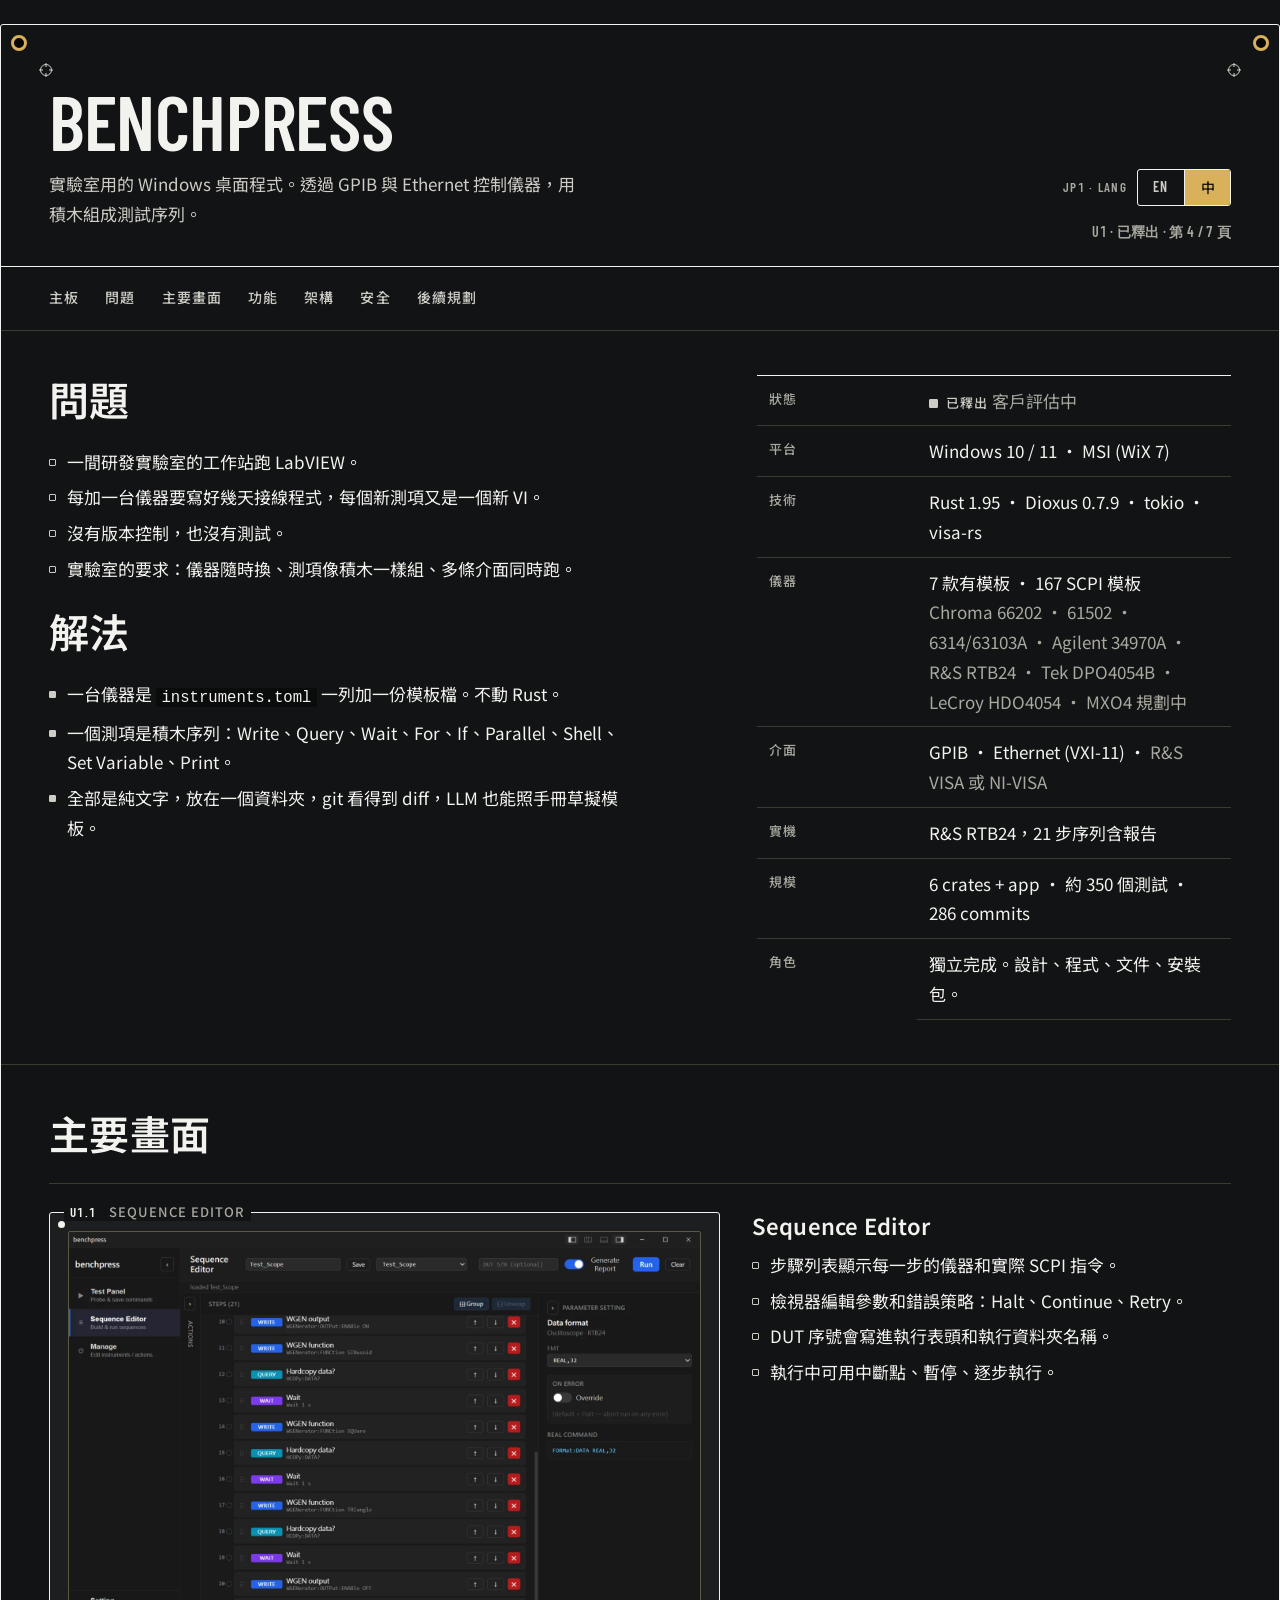
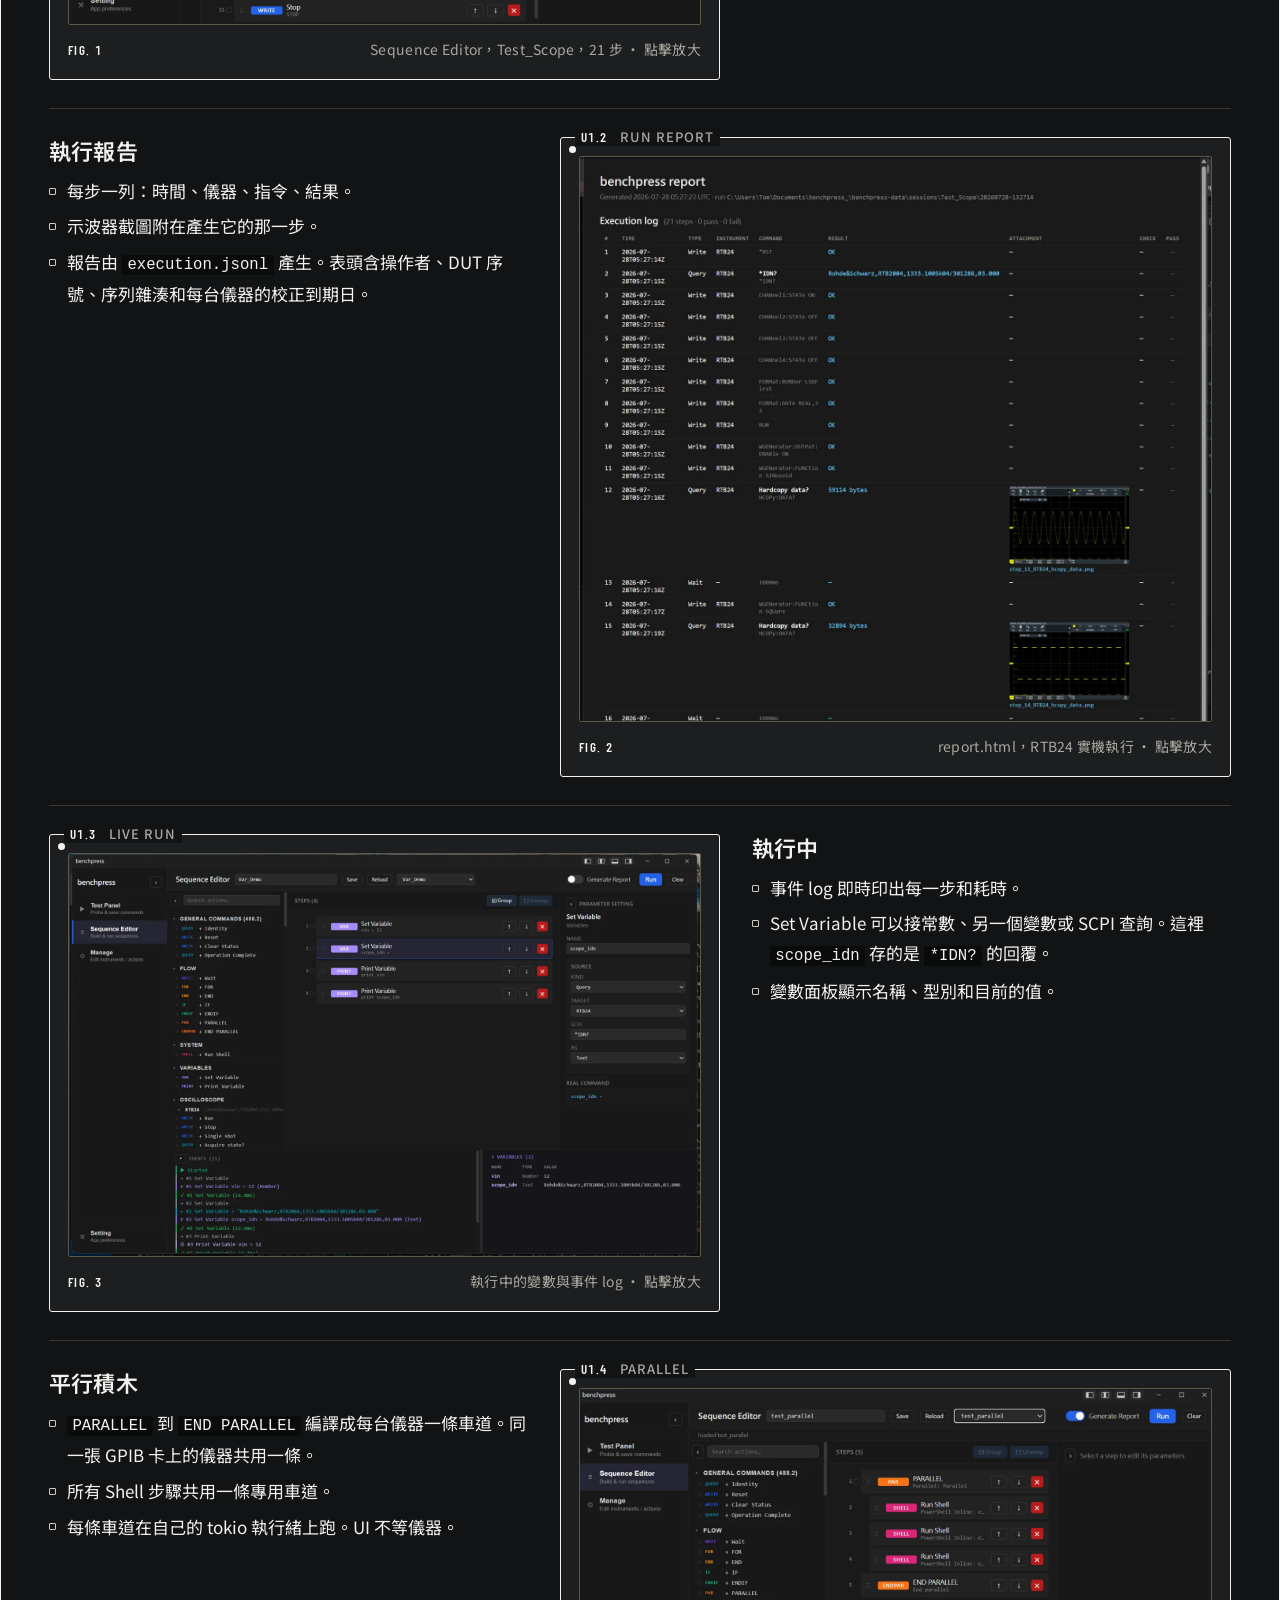
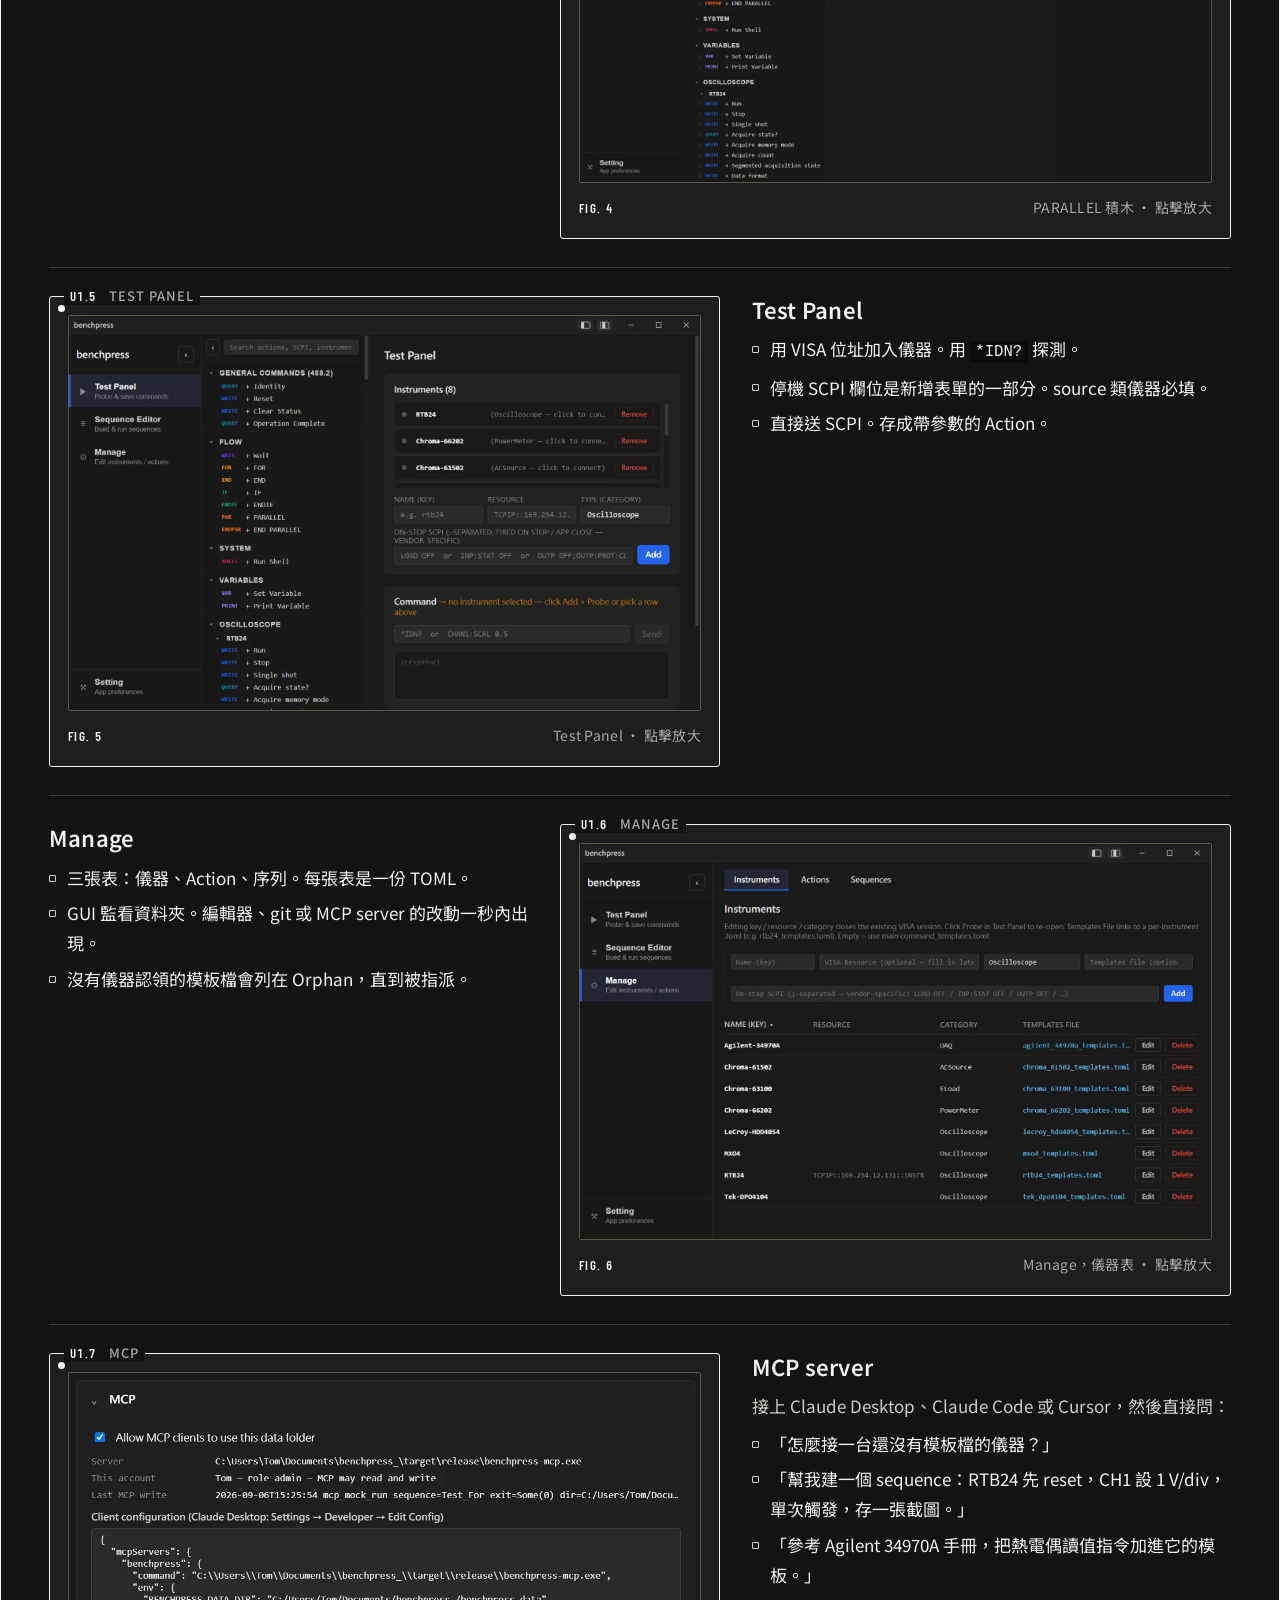
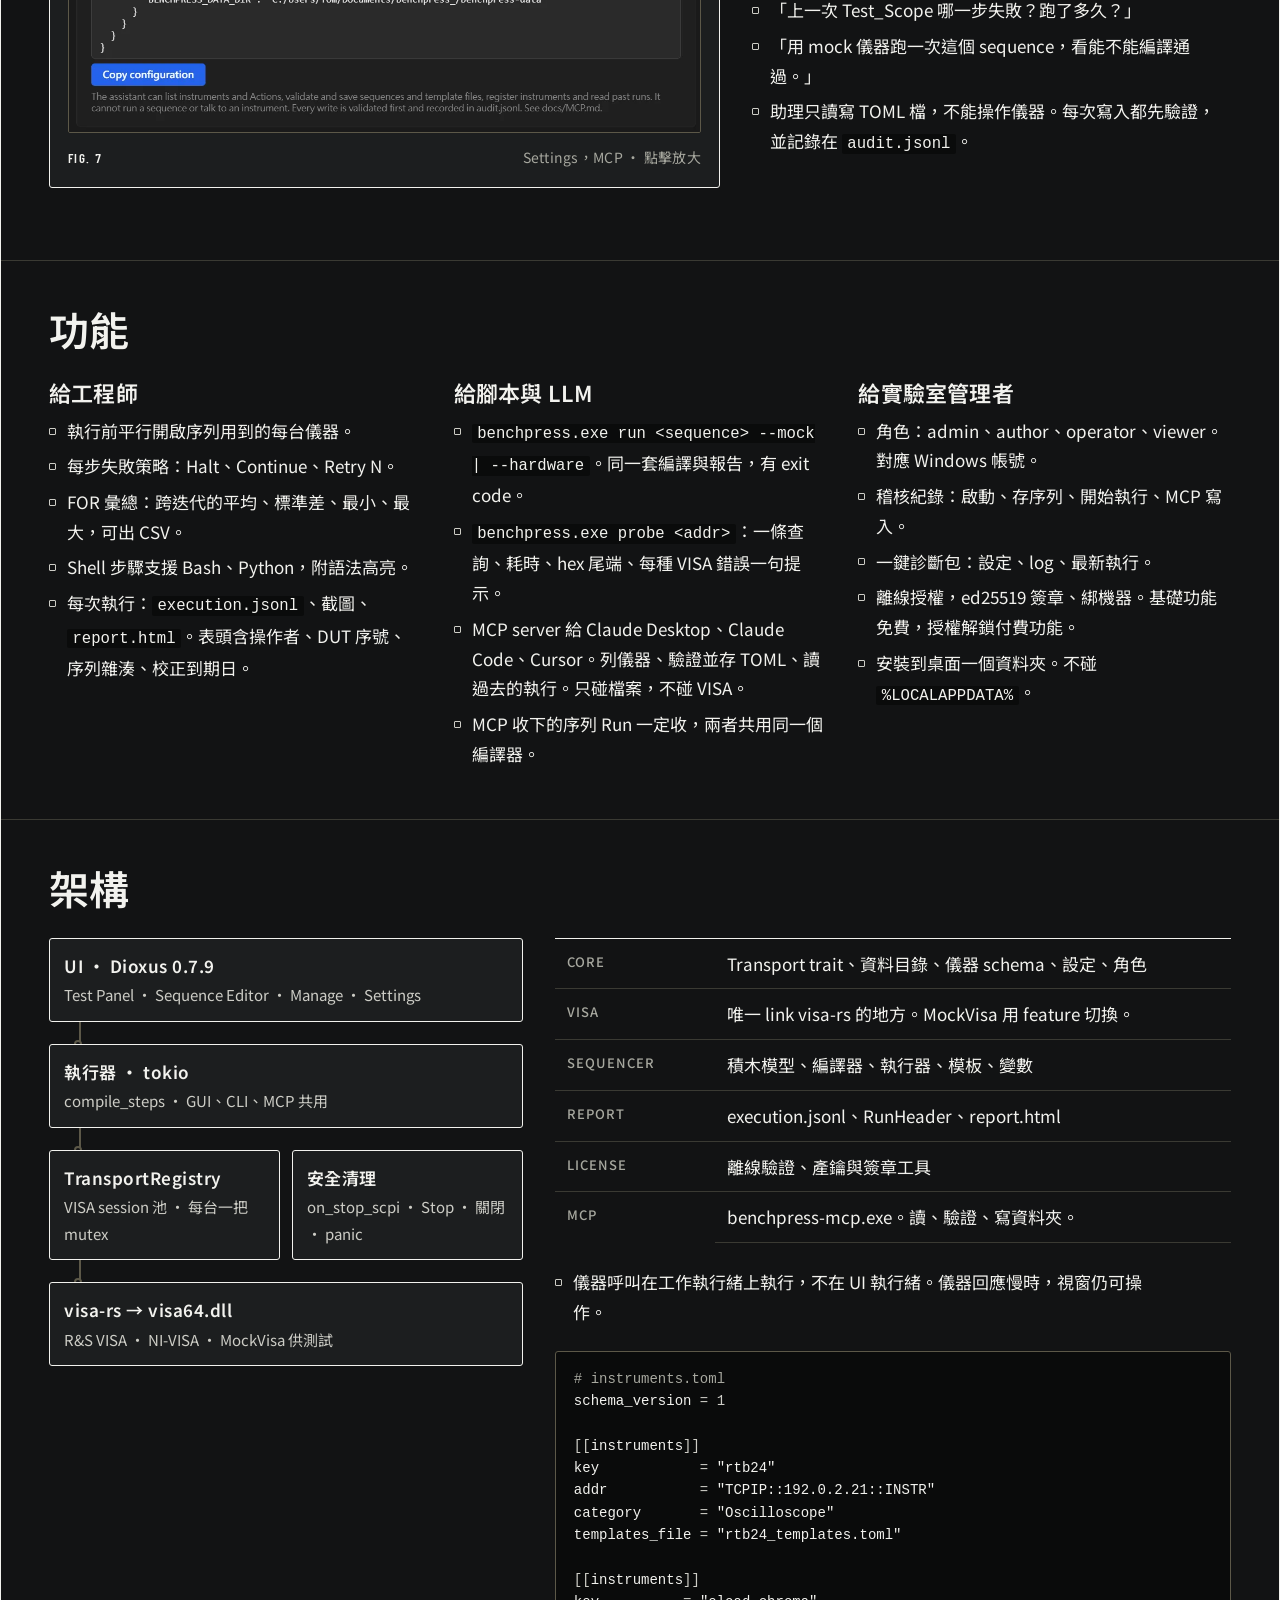
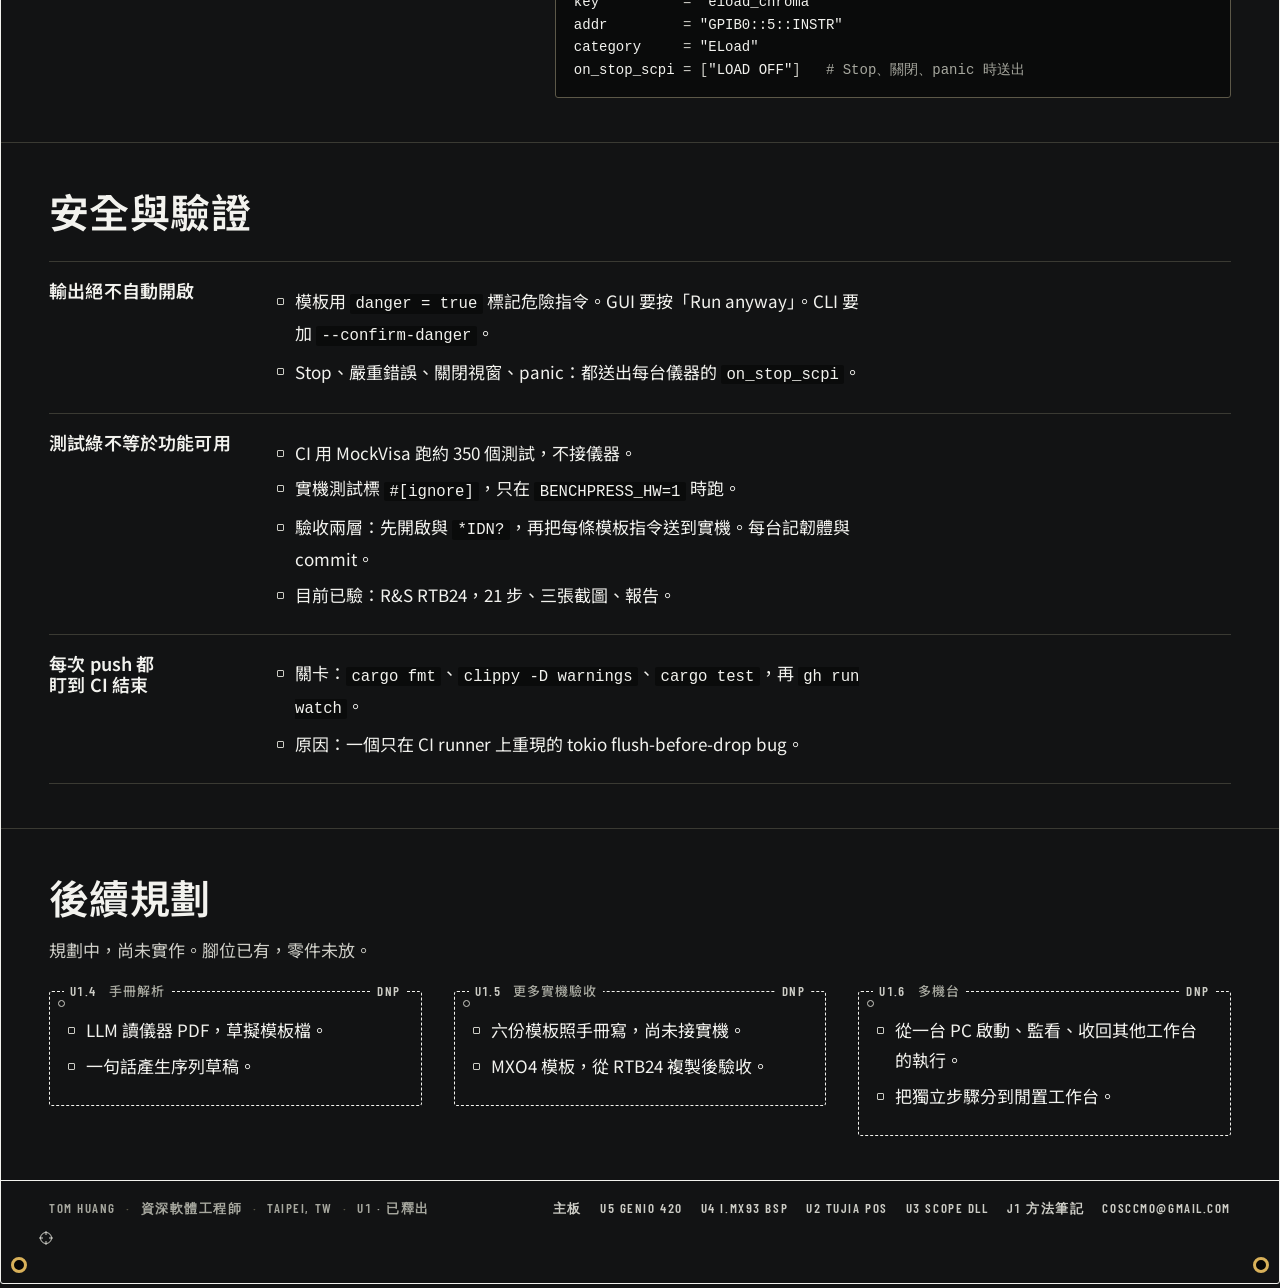
==== commit 8e8cccb3: "benchpress status: 已釋出, consistent with client evaluation Co-Authored-By: Claude Fable 5.1 <noreply@" ====
--- a/benchpress/index.html
+++ b/benchpress/index.html
@@ -20,7 +20,7 @@
 <link rel="preconnect" href="https://fonts.googleapis.com">
 <link rel="preconnect" href="https://fonts.gstatic.com" crossorigin>
 <link href="https://fonts.googleapis.com/css2?family=Barlow+Condensed:wght@500;600&family=Barlow:wght@400;500;600&family=Noto+Sans+TC:wght@400;500;600&display=swap" rel="stylesheet">
-<link rel="stylesheet" href="../assets/site.css">
+<link rel="stylesheet" href="../assets/site.css?v=20261004b">
 </head>
 <body>
 
@@ -44,7 +44,7 @@
         <span class="jref">JP1 · LANG</span>
         <span class="pins"><span class="pin en">EN</span><span class="pin zh">中</span></span>
       </button>
-      <span class="rev">U1 · <span data-lang="en">released</span><span data-lang="zh">已出貨</span> · <span data-lang="en">Sheet 4 / 7</span><span data-lang="zh">第 4 / 7 頁</span></span>
+      <span class="rev">U1 · <span data-lang="en">released</span><span data-lang="zh">已釋出</span> · <span data-lang="en">Sheet 4 / 7</span><span data-lang="zh">第 4 / 7 頁</span></span>
     </div>
   </header>
 
@@ -79,7 +79,7 @@
         <table class="facts">
           <caption class="sr"><span data-lang="en">At a glance</span><span data-lang="zh">一覽</span></caption>
           <tbody>
-            <tr><th scope="row"><span data-lang="en">Status</span><span data-lang="zh">狀態</span></th><td><span class="mark shipped"><span data-lang="en">Released</span><span data-lang="zh">已出貨</span></span> <span class="dim"><span data-lang="en">client evaluation</span><span data-lang="zh">客戶評估中</span></span></td></tr>
+            <tr><th scope="row"><span data-lang="en">Status</span><span data-lang="zh">狀態</span></th><td><span class="mark shipped"><span data-lang="en">Released</span><span data-lang="zh">已釋出</span></span> <span class="dim"><span data-lang="en">client evaluation</span><span data-lang="zh">客戶評估中</span></span></td></tr>
             <tr><th scope="row"><span data-lang="en">Platform</span><span data-lang="zh">平台</span></th><td>Windows 10 / 11 · MSI (WiX 7)</td></tr>
             <tr><th scope="row"><span data-lang="en">Stack</span><span data-lang="zh">技術</span></th><td>Rust 1.95 · Dioxus 0.7.9 · tokio · visa-rs</td></tr>
             <tr><th scope="row"><span data-lang="en">Instruments</span><span data-lang="zh">儀器</span></th><td>7 <span data-lang="en">models with templates</span><span data-lang="zh">款有模板</span> · 167 SCPI <span data-lang="en">templates</span><span data-lang="zh">模板</span><br><span class="dim">Chroma 66202 · 61502 · 6314/63103A · Agilent 34970A · R&amp;S RTB24 · Tek DPO4054B · LeCroy HDO4054 · <span data-lang="en">MXO4 planned</span><span data-lang="zh">MXO4 規劃中</span></span></td></tr>
@@ -366,7 +366,7 @@
       <span>Tom Huang</span>
       <span><span data-lang="en">Senior software engineer</span><span data-lang="zh">資深軟體工程師</span></span>
       <span>Taipei, TW</span>
-      <span>U1 · <span data-lang="en">released</span><span data-lang="zh">已出貨</span></span>
+      <span>U1 · <span data-lang="en">released</span><span data-lang="zh">已釋出</span></span>
     </div>
     <div class="links">
       <a href="../"><span data-lang="en">Board</span><span data-lang="zh">主板</span></a>
@@ -385,6 +385,6 @@
   <div class="lb-img"></div>
 </dialog>
 
-<script src="../assets/site.js" defer></script>
+<script src="../assets/site.js?v=20261004b" defer></script>
 </body>
 </html>
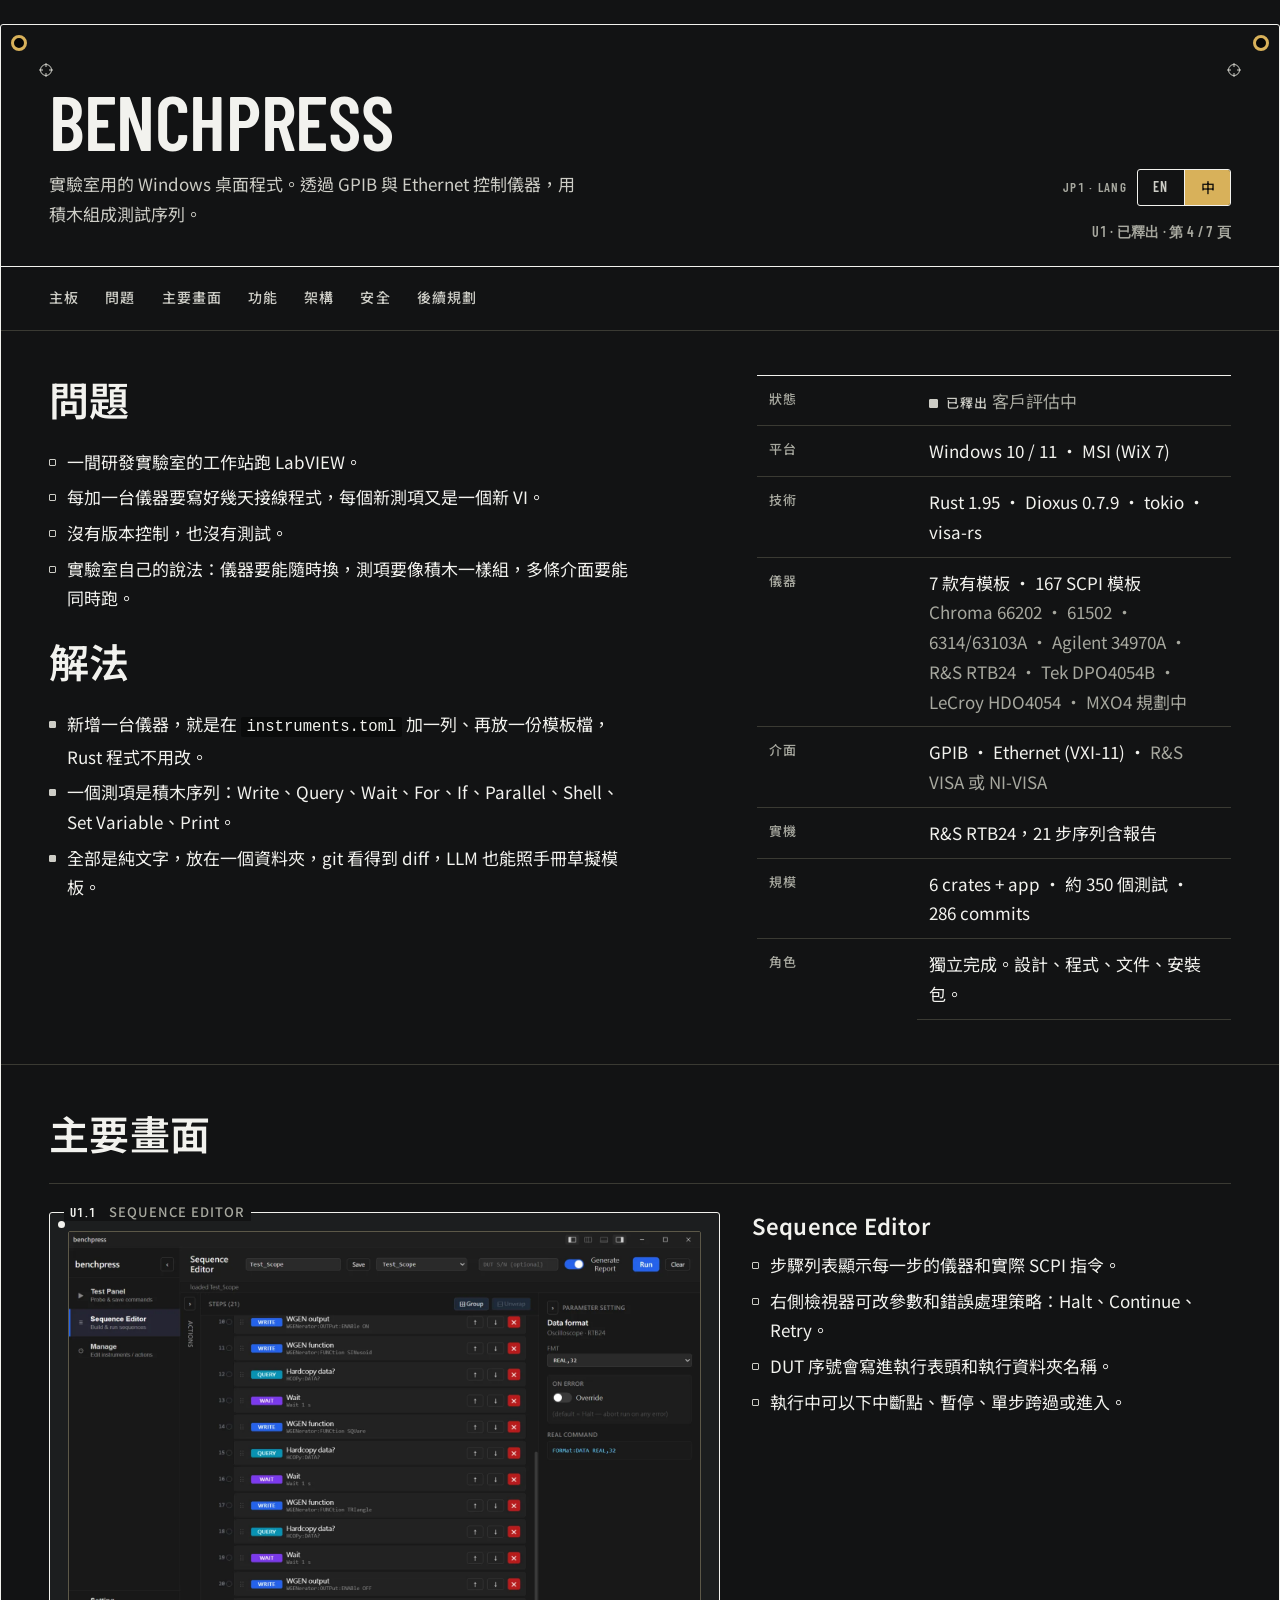
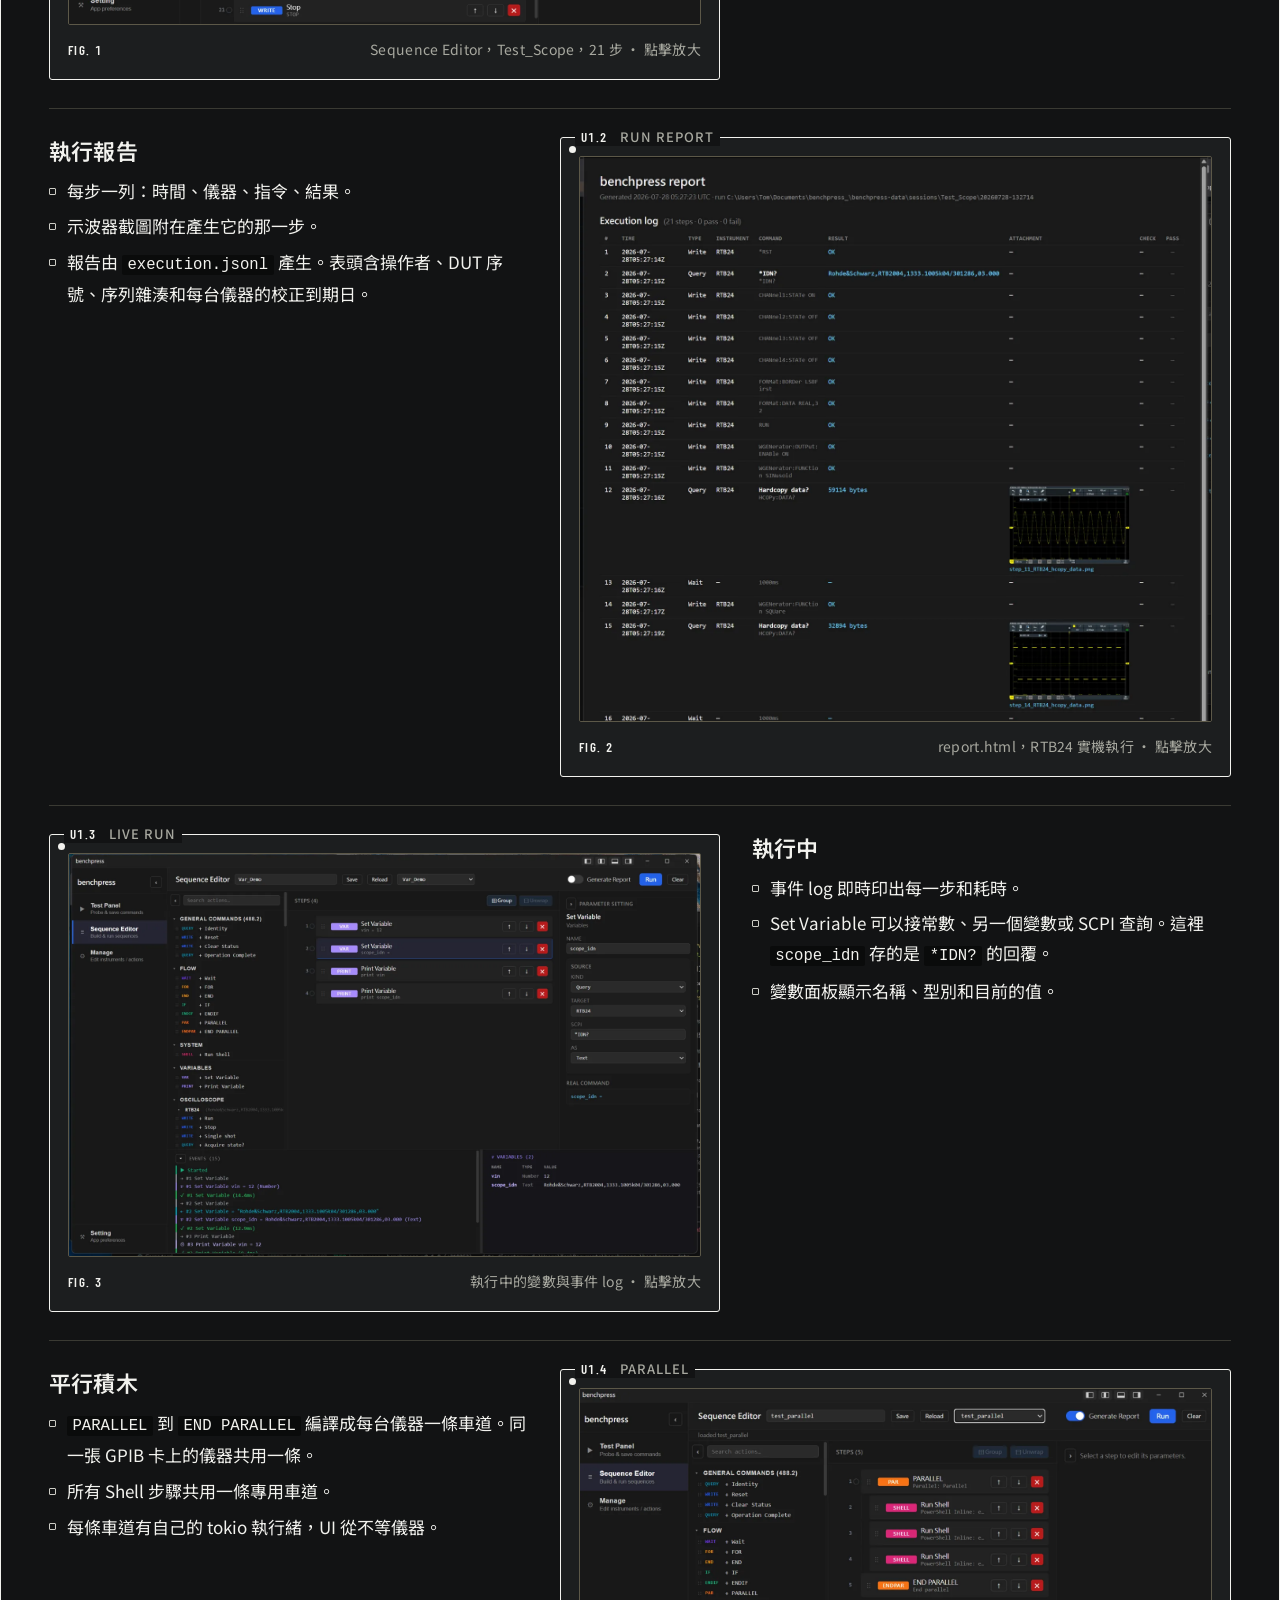
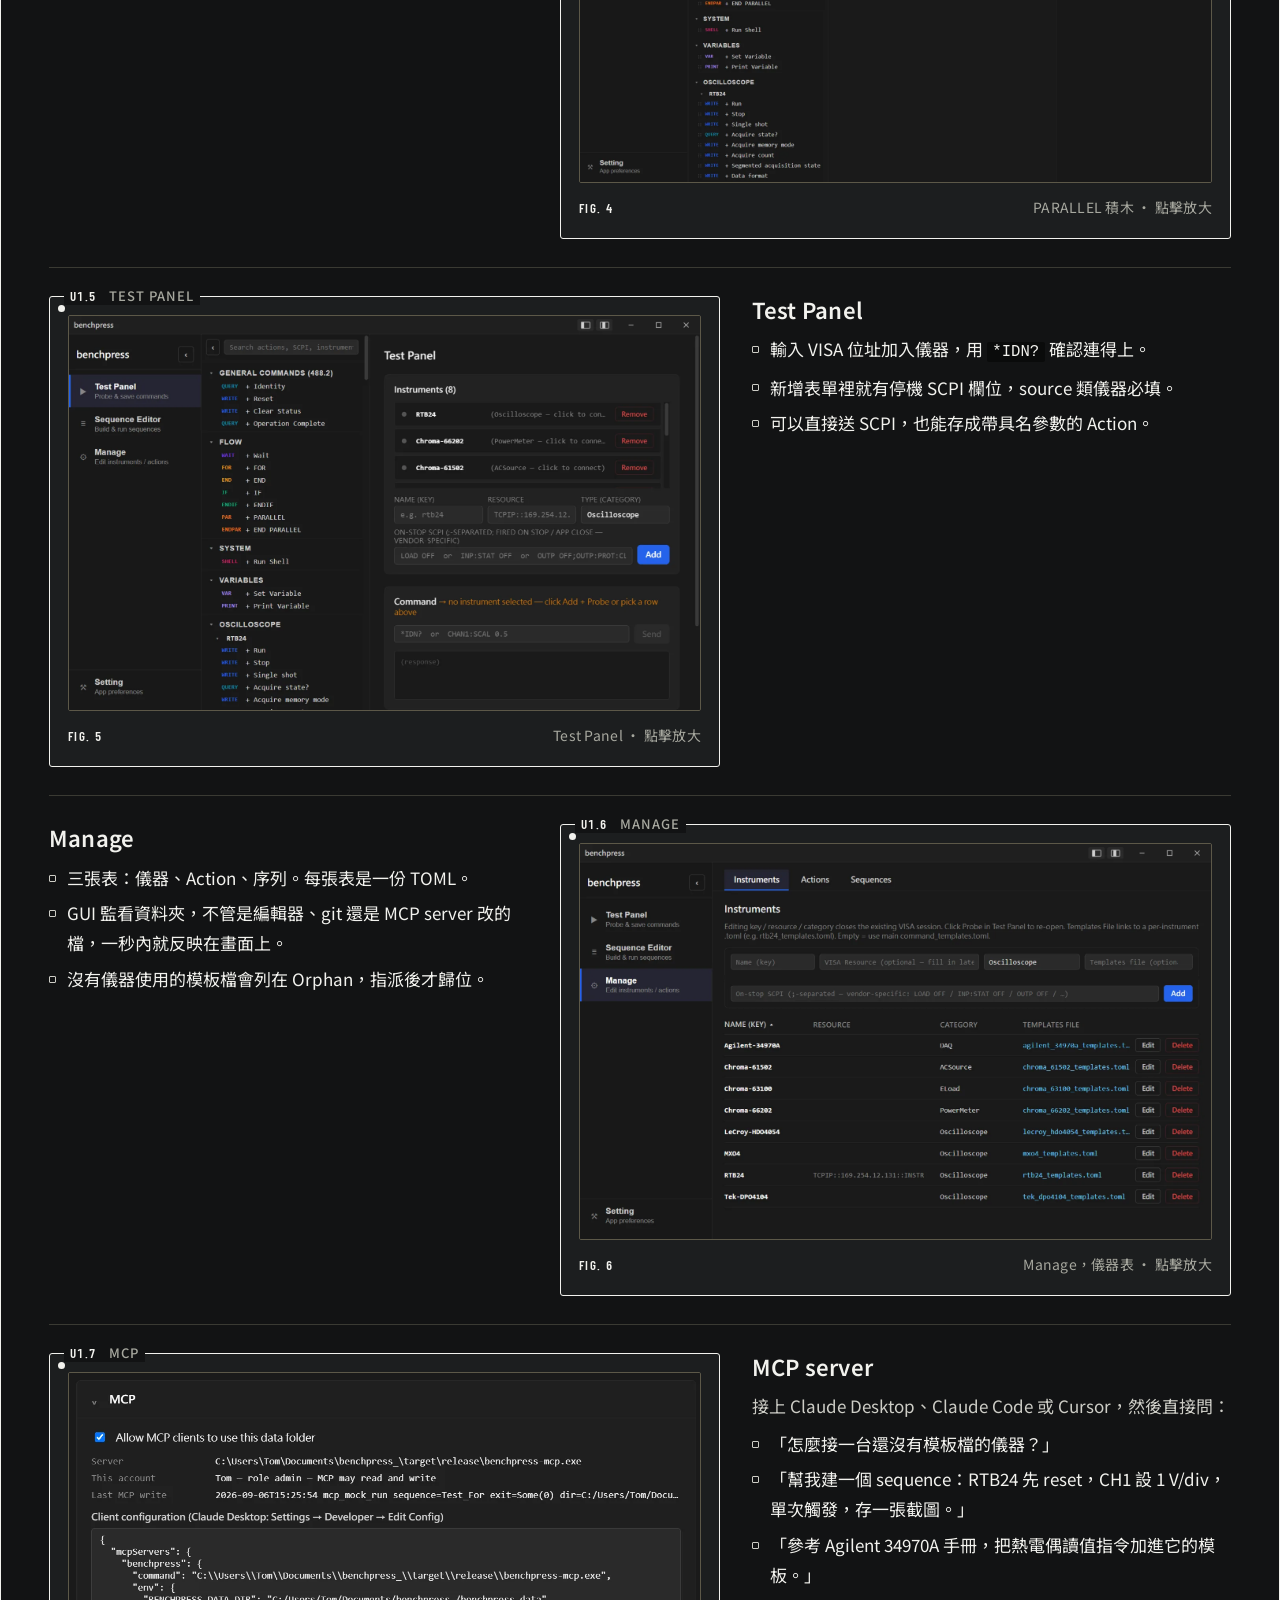
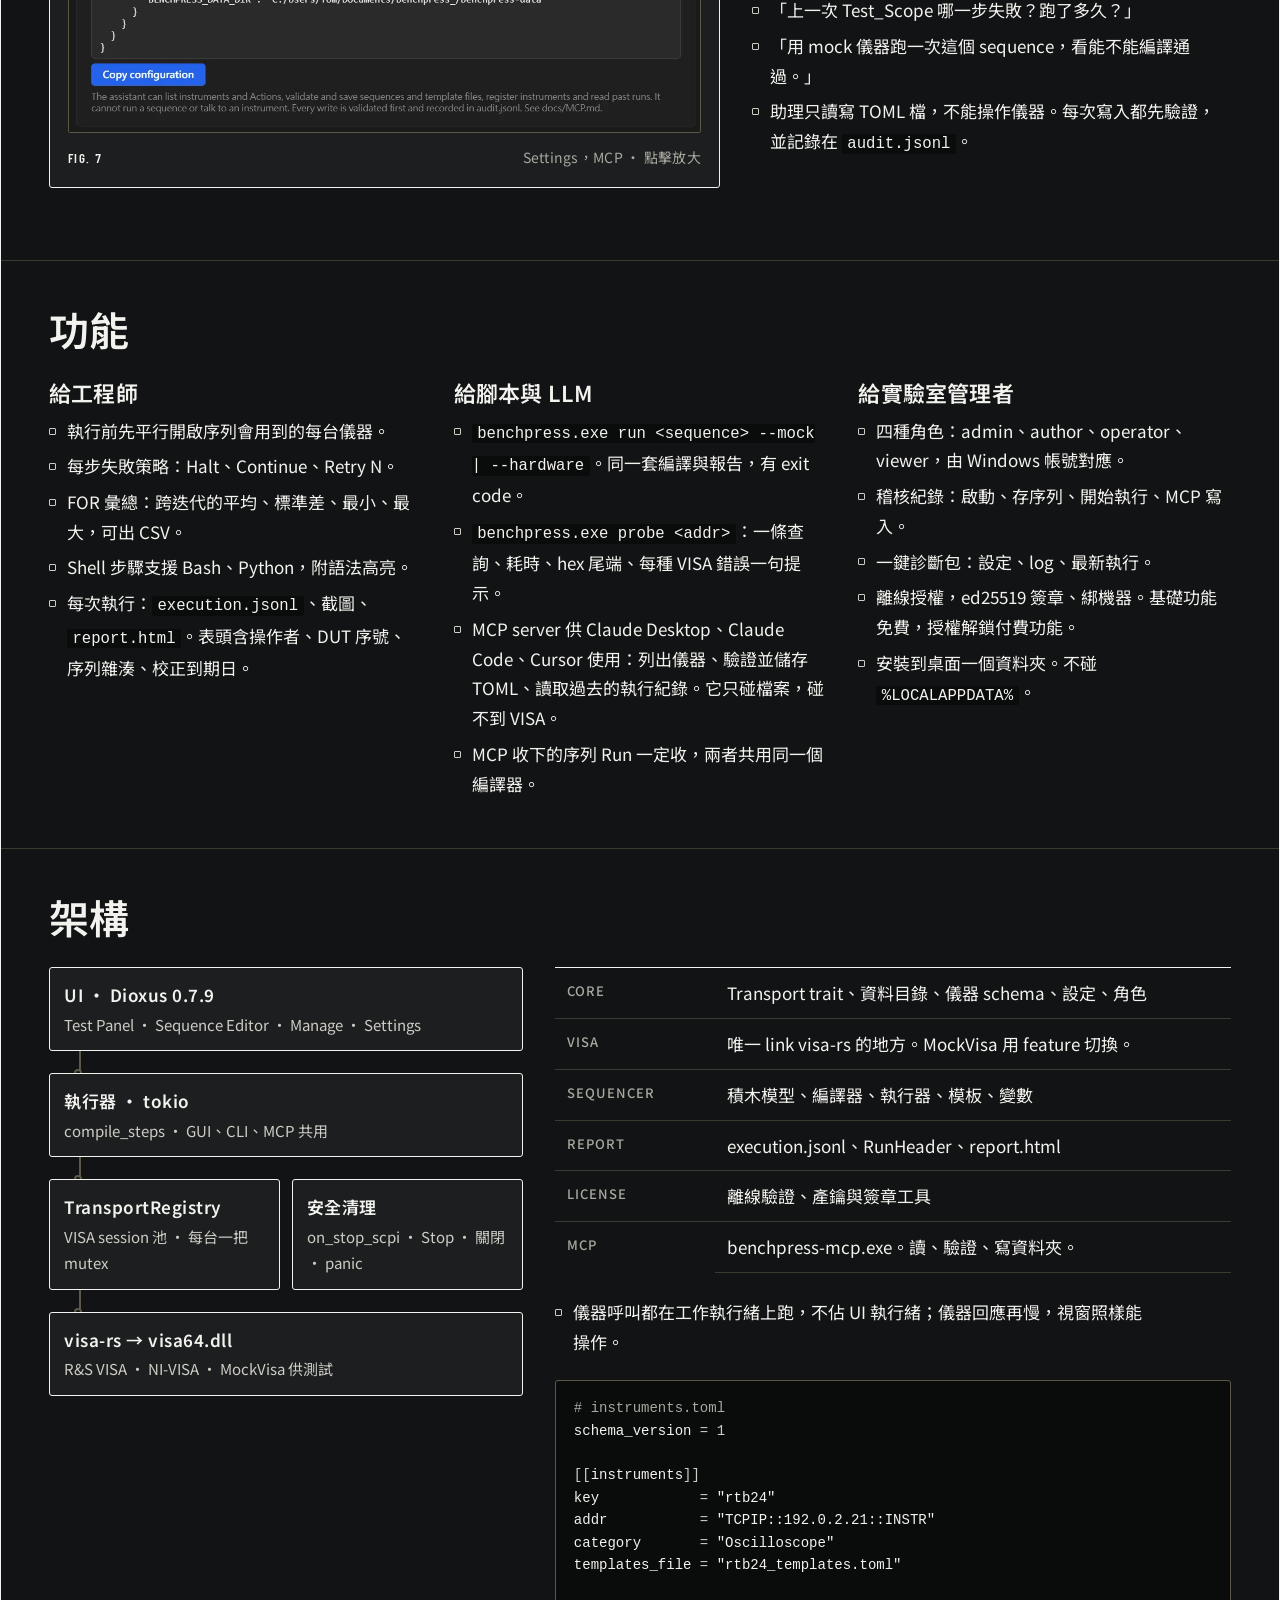
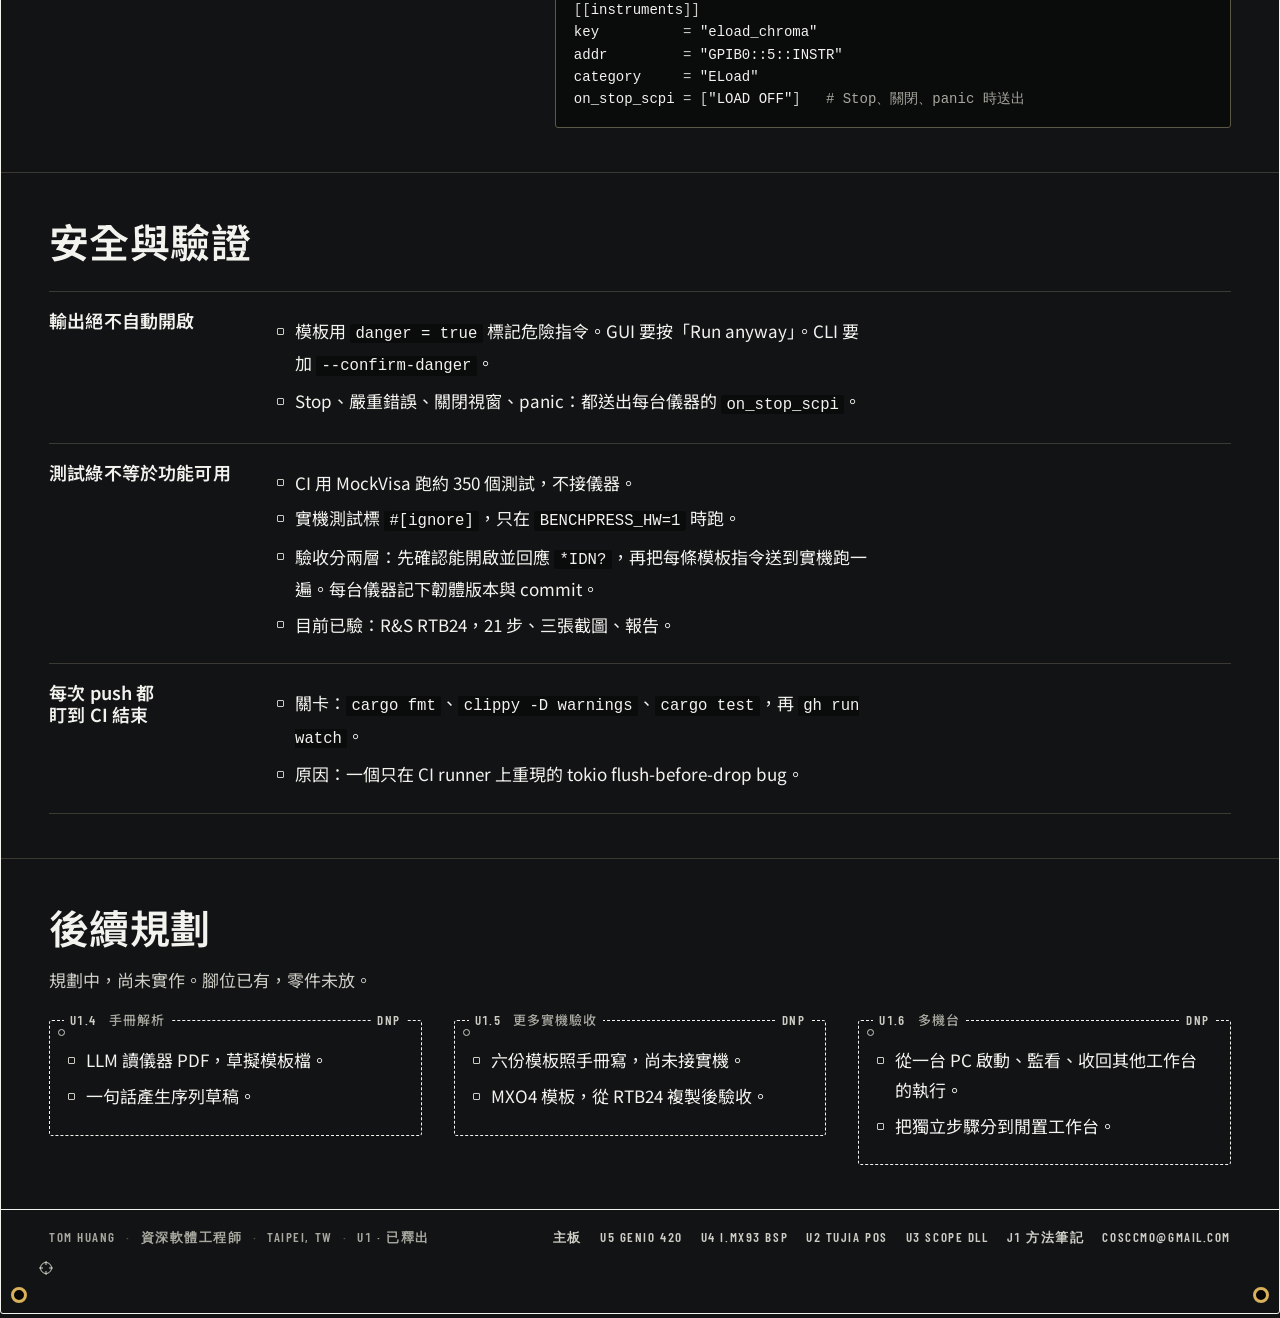
==== commit 88e52982: "Chinese copy rewritten against the English on all seven pages Co-Authored-By: Claude Fable 5.1 <nore" ====
--- a/benchpress/index.html
+++ b/benchpress/index.html
@@ -66,11 +66,11 @@
           <li><span data-lang="en">An R&amp;D lab ran its bench from a LabVIEW station.</span><span data-lang="zh">一間研發實驗室的工作站跑 LabVIEW。</span></li>
           <li><span data-lang="en">Each new instrument meant days of wiring code, and each new test was a new VI.</span><span data-lang="zh">每加一台儀器要寫好幾天接線程式，每個新測項又是一個新 VI。</span></li>
           <li><span data-lang="en">Nothing was in version control and nothing was tested.</span><span data-lang="zh">沒有版本控制，也沒有測試。</span></li>
-          <li><span data-lang="en">The brief, in the lab's words: swap instruments freely, compose tests like blocks, run several buses at once.</span><span data-lang="zh">實驗室的要求：儀器隨時換、測項像積木一樣組、多條介面同時跑。</span></li>
+          <li><span data-lang="en">The brief, in the lab's words: swap instruments freely, compose tests like blocks, run several buses at once.</span><span data-lang="zh">實驗室自己的說法：儀器要能隨時換，測項要像積木一樣組，多條介面要能同時跑。</span></li>
         </ul>
         <div><h2><span data-lang="en">Solution</span><span data-lang="zh">解法</span></h2></div>
         <ul class="list list--filled">
-          <li><span data-lang="en">An instrument is one row in <code>instruments.toml</code> plus one template file. No Rust changes.</span><span data-lang="zh">一台儀器是 <code>instruments.toml</code> 一列加一份模板檔。不動 Rust。</span></li>
+          <li><span data-lang="en">An instrument is one row in <code>instruments.toml</code> plus one template file. No Rust changes.</span><span data-lang="zh">新增一台儀器，就是在 <code>instruments.toml</code> 加一列、再放一份模板檔，Rust 程式不用改。</span></li>
           <li><span data-lang="en">A test is a sequence of blocks: Write, Query, Wait, For, If, Parallel, Shell, Set Variable, Print.</span><span data-lang="zh">一個測項是積木序列：Write、Query、Wait、For、If、Parallel、Shell、Set Variable、Print。</span></li>
           <li><span data-lang="en">Everything is plain text in one folder, so git shows the diffs and an LLM can draft a template from a manual.</span><span data-lang="zh">全部是純文字，放在一個資料夾，git 看得到 diff，LLM 也能照手冊草擬模板。</span></li>
         </ul>
@@ -108,9 +108,9 @@
         <h3>Sequence Editor</h3>
         <ul class="list">
           <li><span data-lang="en">The step list shows each step's instrument and real SCPI command.</span><span data-lang="zh">步驟列表顯示每一步的儀器和實際 SCPI 指令。</span></li>
-          <li><span data-lang="en">The inspector edits parameters and the on-error policy: Halt, Continue, Retry.</span><span data-lang="zh">檢視器編輯參數和錯誤策略：Halt、Continue、Retry。</span></li>
+          <li><span data-lang="en">The inspector edits parameters and the on-error policy: Halt, Continue, Retry.</span><span data-lang="zh">右側檢視器可改參數和錯誤處理策略：Halt、Continue、Retry。</span></li>
           <li><span data-lang="en">The DUT serial goes into the run header and the run folder name.</span><span data-lang="zh">DUT 序號會寫進執行表頭和執行資料夾名稱。</span></li>
-          <li><span data-lang="en">Breakpoints, pause, step over and step into are available during a run.</span><span data-lang="zh">執行中可用中斷點、暫停、逐步執行。</span></li>
+          <li><span data-lang="en">Breakpoints, pause, step over and step into are available during a run.</span><span data-lang="zh">執行中可以下中斷點、暫停、單步跨過或進入。</span></li>
         </ul>
       </div>
     </div>
@@ -158,7 +158,7 @@
         <ul class="list">
           <li><span data-lang="en"><code>PARALLEL</code> to <code>END PARALLEL</code> compiles to one lane per instrument. Instruments on the same GPIB board share a lane.</span><span data-lang="zh"><code>PARALLEL</code> 到 <code>END PARALLEL</code> 編譯成每台儀器一條車道。同一張 GPIB 卡上的儀器共用一條。</span></li>
           <li><span data-lang="en">All shell steps share one dedicated lane.</span><span data-lang="zh">所有 Shell 步驟共用一條專用車道。</span></li>
-          <li><span data-lang="en">Each lane runs on its own tokio thread. The UI never waits on an instrument.</span><span data-lang="zh">每條車道在自己的 tokio 執行緒上跑。UI 不等儀器。</span></li>
+          <li><span data-lang="en">Each lane runs on its own tokio thread. The UI never waits on an instrument.</span><span data-lang="zh">每條車道有自己的 tokio 執行緒，UI 從不等儀器。</span></li>
         </ul>
       </div>
     </div>
@@ -172,9 +172,9 @@
       <div class="text">
         <h3>Test Panel</h3>
         <ul class="list">
-          <li><span data-lang="en">Add an instrument by VISA address. Probe it with <code>*IDN?</code>.</span><span data-lang="zh">用 VISA 位址加入儀器。用 <code>*IDN?</code> 探測。</span></li>
-          <li><span data-lang="en">The on-stop SCPI field is part of the add form. Source-type instruments require it.</span><span data-lang="zh">停機 SCPI 欄位是新增表單的一部分。source 類儀器必填。</span></li>
-          <li><span data-lang="en">Send raw SCPI. Save it as an Action with named parameters.</span><span data-lang="zh">直接送 SCPI。存成帶參數的 Action。</span></li>
+          <li><span data-lang="en">Add an instrument by VISA address. Probe it with <code>*IDN?</code>.</span><span data-lang="zh">輸入 VISA 位址加入儀器，用 <code>*IDN?</code> 確認連得上。</span></li>
+          <li><span data-lang="en">The on-stop SCPI field is part of the add form. Source-type instruments require it.</span><span data-lang="zh">新增表單裡就有停機 SCPI 欄位，source 類儀器必填。</span></li>
+          <li><span data-lang="en">Send raw SCPI. Save it as an Action with named parameters.</span><span data-lang="zh">可以直接送 SCPI，也能存成帶具名參數的 Action。</span></li>
         </ul>
       </div>
     </div>
@@ -189,8 +189,8 @@
         <h3>Manage</h3>
         <ul class="list">
           <li><span data-lang="en">Three tables: instruments, actions, sequences. Each table is one TOML file.</span><span data-lang="zh">三張表：儀器、Action、序列。每張表是一份 TOML。</span></li>
-          <li><span data-lang="en">The GUI watches the folder. An edit from an editor, git or the MCP server appears within one second.</span><span data-lang="zh">GUI 監看資料夾。編輯器、git 或 MCP server 的改動一秒內出現。</span></li>
-          <li><span data-lang="en">A template file that no instrument claims shows under Orphan until it is attached.</span><span data-lang="zh">沒有儀器認領的模板檔會列在 Orphan，直到被指派。</span></li>
+          <li><span data-lang="en">The GUI watches the folder. An edit from an editor, git or the MCP server appears within one second.</span><span data-lang="zh">GUI 監看資料夾，不管是編輯器、git 還是 MCP server 改的檔，一秒內就反映在畫面上。</span></li>
+          <li><span data-lang="en">A template file that no instrument claims shows under Orphan until it is attached.</span><span data-lang="zh">沒有儀器使用的模板檔會列在 Orphan，指派後才歸位。</span></li>
         </ul>
       </div>
     </div>
@@ -223,7 +223,7 @@
       <div class="c4">
         <h3><span data-lang="en">For the engineer</span><span data-lang="zh">給工程師</span></h3>
         <ul class="list" style="margin-top:10px">
-          <li><span data-lang="en">Pre-flight opens every instrument a sequence needs, in parallel.</span><span data-lang="zh">執行前平行開啟序列用到的每台儀器。</span></li>
+          <li><span data-lang="en">Pre-flight opens every instrument a sequence needs, in parallel.</span><span data-lang="zh">執行前先平行開啟序列會用到的每台儀器。</span></li>
           <li><span data-lang="en">Per-step failure policy: Halt, Continue, Retry N.</span><span data-lang="zh">每步失敗策略：Halt、Continue、Retry N。</span></li>
           <li><span data-lang="en">Aggregate FOR: mean, std, min, max across iterations, CSV out.</span><span data-lang="zh">FOR 彙總：跨迭代的平均、標準差、最小、最大，可出 CSV。</span></li>
           <li><span data-lang="en">Shell steps in Bash or Python with a highlighted editor.</span><span data-lang="zh">Shell 步驟支援 Bash、Python，附語法高亮。</span></li>
@@ -235,14 +235,14 @@
         <ul class="list" style="margin-top:10px">
           <li><span data-lang="en"><code>benchpress.exe run &lt;sequence&gt; --mock | --hardware</code>. Same compile, same report, exit codes.</span><span data-lang="zh"><code>benchpress.exe run &lt;sequence&gt; --mock | --hardware</code>。同一套編譯與報告，有 exit code。</span></li>
           <li><span data-lang="en"><code>benchpress.exe probe &lt;addr&gt;</code>: one query, timing, hex tail, a hint per VISA error.</span><span data-lang="zh"><code>benchpress.exe probe &lt;addr&gt;</code>：一條查詢、耗時、hex 尾端、每種 VISA 錯誤一句提示。</span></li>
-          <li><span data-lang="en">MCP server for Claude Desktop, Claude Code, Cursor. Lists instruments, validates and saves TOML, reads past runs. File only, never touches VISA.</span><span data-lang="zh">MCP server 給 Claude Desktop、Claude Code、Cursor。列儀器、驗證並存 TOML、讀過去的執行。只碰檔案，不碰 VISA。</span></li>
+          <li><span data-lang="en">MCP server for Claude Desktop, Claude Code, Cursor. Lists instruments, validates and saves TOML, reads past runs. File only, never touches VISA.</span><span data-lang="zh">MCP server 供 Claude Desktop、Claude Code、Cursor 使用：列出儀器、驗證並儲存 TOML、讀取過去的執行紀錄。它只碰檔案，碰不到 VISA。</span></li>
           <li><span data-lang="en">If MCP accepts a sequence, Run accepts it too; they share one compiler.</span><span data-lang="zh">MCP 收下的序列 Run 一定收，兩者共用同一個編譯器。</span></li>
         </ul>
       </div>
       <div class="c4">
         <h3><span data-lang="en">For the lab manager</span><span data-lang="zh">給實驗室管理者</span></h3>
         <ul class="list" style="margin-top:10px">
-          <li><span data-lang="en">Roles: admin, author, operator, viewer. Mapped from Windows accounts.</span><span data-lang="zh">角色：admin、author、operator、viewer。對應 Windows 帳號。</span></li>
+          <li><span data-lang="en">Roles: admin, author, operator, viewer. Mapped from Windows accounts.</span><span data-lang="zh">四種角色：admin、author、operator、viewer，由 Windows 帳號對應。</span></li>
           <li><span data-lang="en">Audit trail: app start, sequence saved, run started, MCP writes.</span><span data-lang="zh">稽核紀錄：啟動、存序列、開始執行、MCP 寫入。</span></li>
           <li><span data-lang="en">One-click diagnostics bundle: config, logs, newest run.</span><span data-lang="zh">一鍵診斷包：設定、log、最新執行。</span></li>
           <li><span data-lang="en">Offline licensing, ed25519 signed, node-locked. Base app free; a license unlocks premium flags.</span><span data-lang="zh">離線授權，ed25519 簽章、綁機器。基礎功能免費，授權解鎖付費功能。</span></li>
@@ -282,7 +282,7 @@
           </tbody>
         </table>
         <ul class="list">
-          <li><span data-lang="en">Instrument calls run on worker threads, not on the UI thread. The window stays responsive while an instrument is slow.</span><span data-lang="zh">儀器呼叫在工作執行緒上執行，不在 UI 執行緒。儀器回應慢時，視窗仍可操作。</span></li>
+          <li><span data-lang="en">Instrument calls run on worker threads, not on the UI thread. The window stays responsive while an instrument is slow.</span><span data-lang="zh">儀器呼叫都在工作執行緒上跑，不佔 UI 執行緒；儀器回應再慢，視窗照樣能操作。</span></li>
         </ul>
         <div class="code"><pre><span class="cm"># instruments.toml</span>
 <span class="k">schema_version</span> = <span class="n">1</span>
@@ -317,7 +317,7 @@
         <ul class="list">
           <li><span data-lang="en">CI runs about 350 tests on MockVisa with no instrument attached.</span><span data-lang="zh">CI 用 MockVisa 跑約 350 個測試，不接儀器。</span></li>
           <li><span data-lang="en">Hardware tests are <code>#[ignore]</code> and run only with <code>BENCHPRESS_HW=1</code>.</span><span data-lang="zh">實機測試標 <code>#[ignore]</code>，只在 <code>BENCHPRESS_HW=1</code> 時跑。</span></li>
-          <li><span data-lang="en">Acceptance has two layers: open and <code>*IDN?</code>, then every template command on the real unit. Logged per instrument with firmware and commit.</span><span data-lang="zh">驗收兩層：先開啟與 <code>*IDN?</code>，再把每條模板指令送到實機。每台記韌體與 commit。</span></li>
+          <li><span data-lang="en">Acceptance has two layers: open and <code>*IDN?</code>, then every template command on the real unit. Logged per instrument with firmware and commit.</span><span data-lang="zh">驗收分兩層：先確認能開啟並回應 <code>*IDN?</code>，再把每條模板指令送到實機跑一遍。每台儀器記下韌體版本與 commit。</span></li>
           <li><span data-lang="en">Verified so far: R&amp;S RTB24, 21 steps, three screenshots, report.</span><span data-lang="zh">目前已驗：R&amp;S RTB24，21 步、三張截圖、報告。</span></li>
         </ul>
       </div>
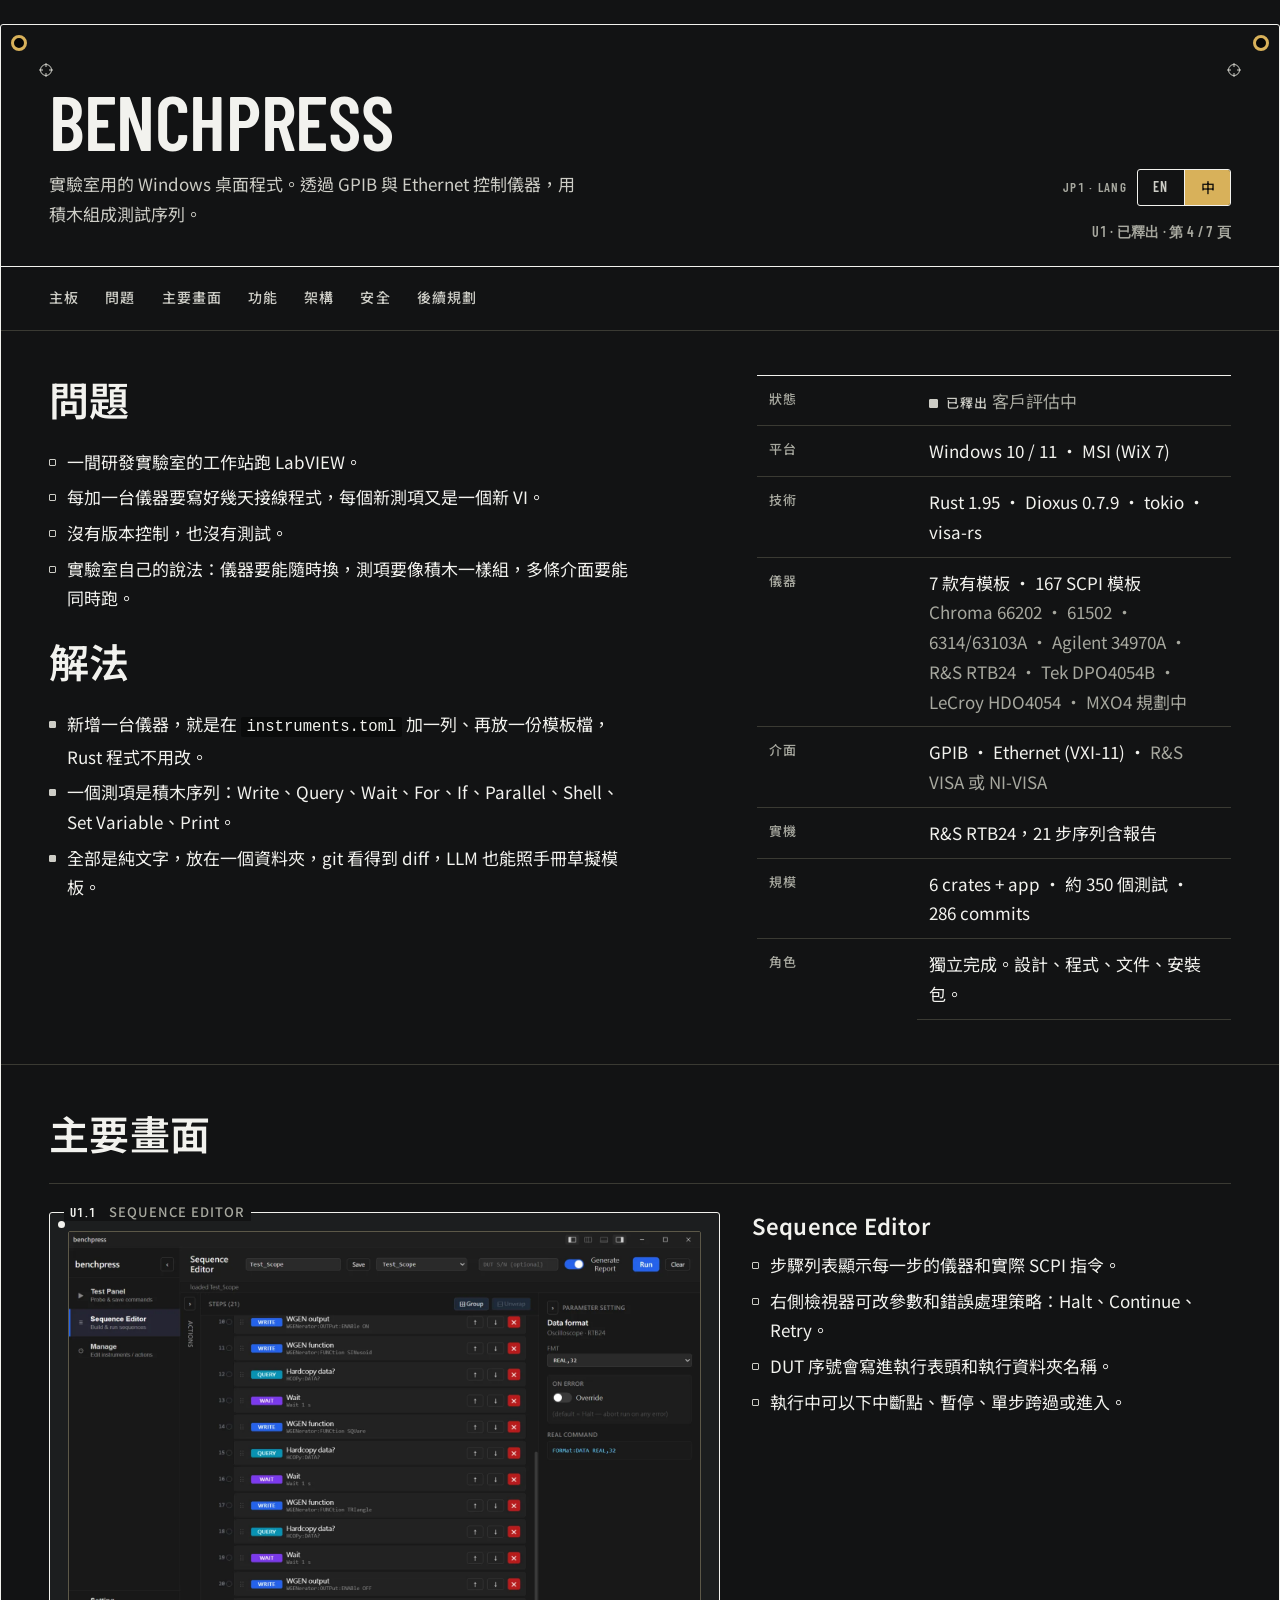
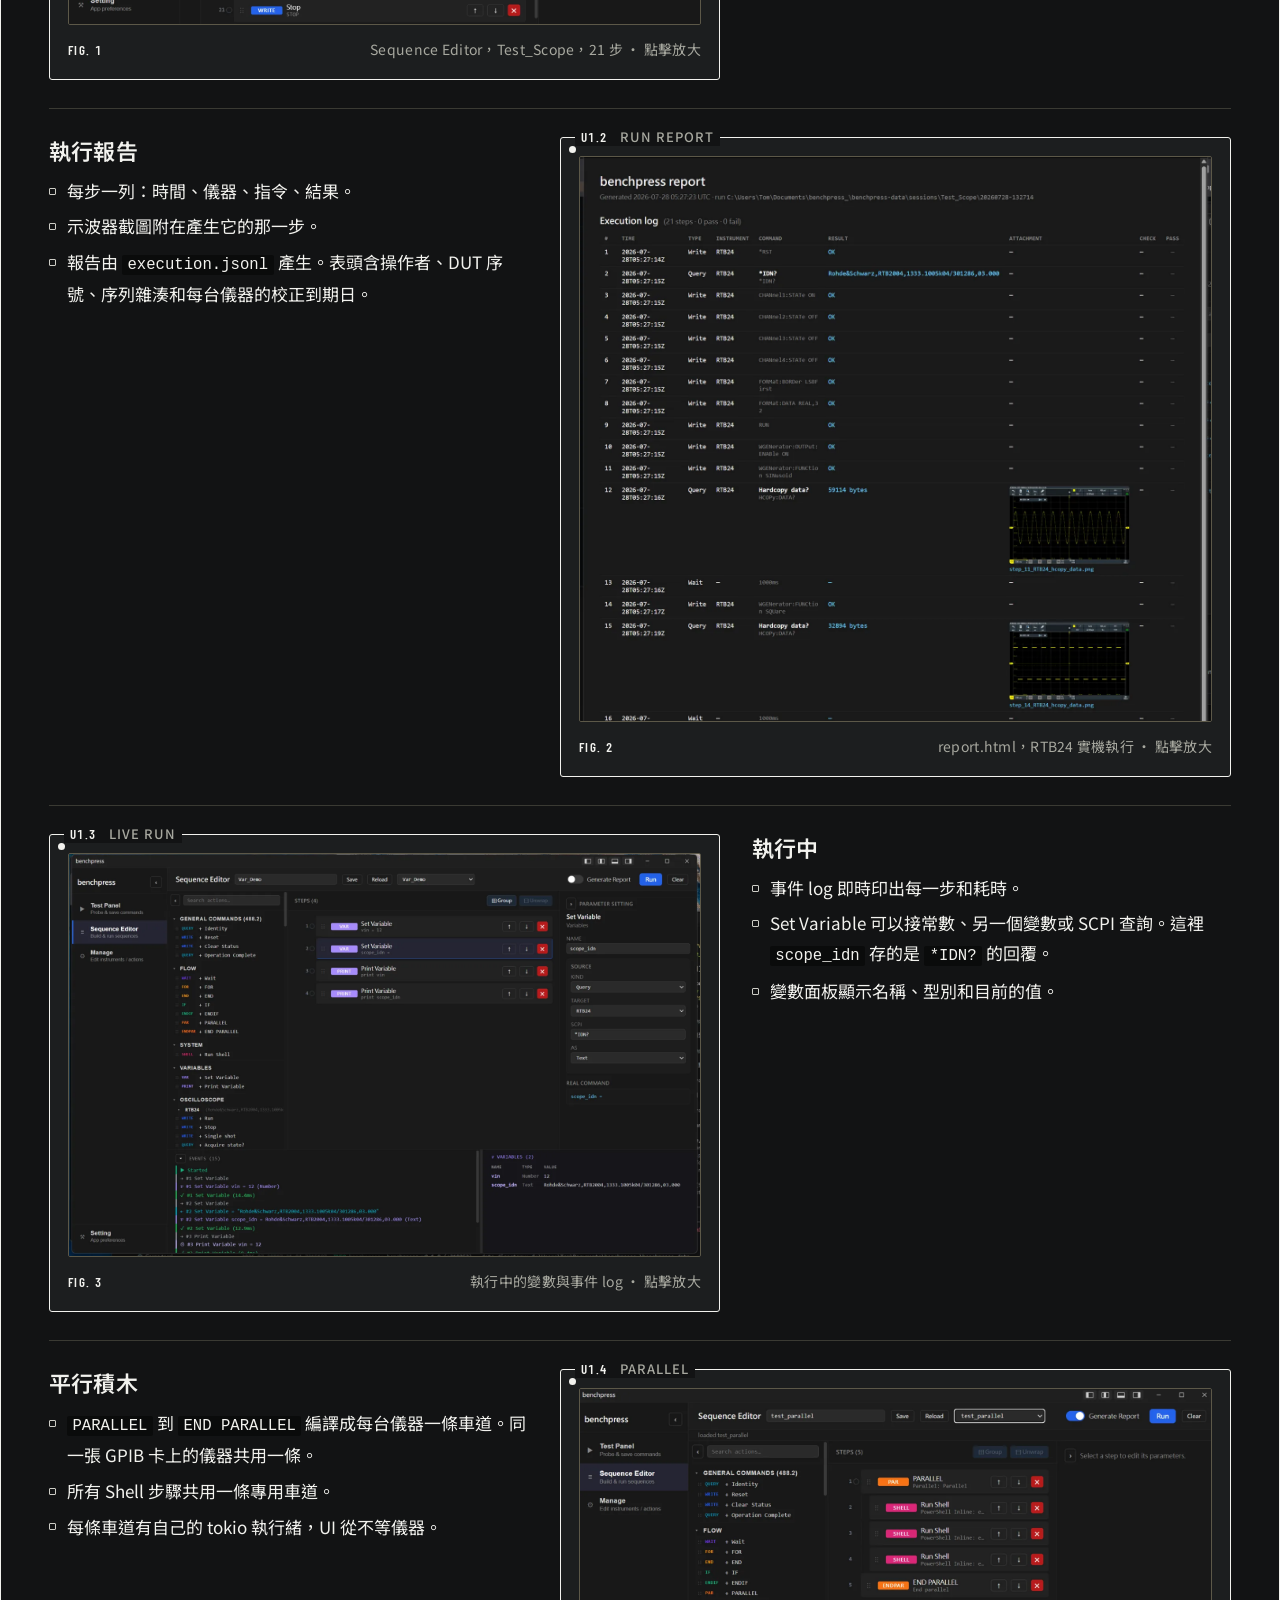
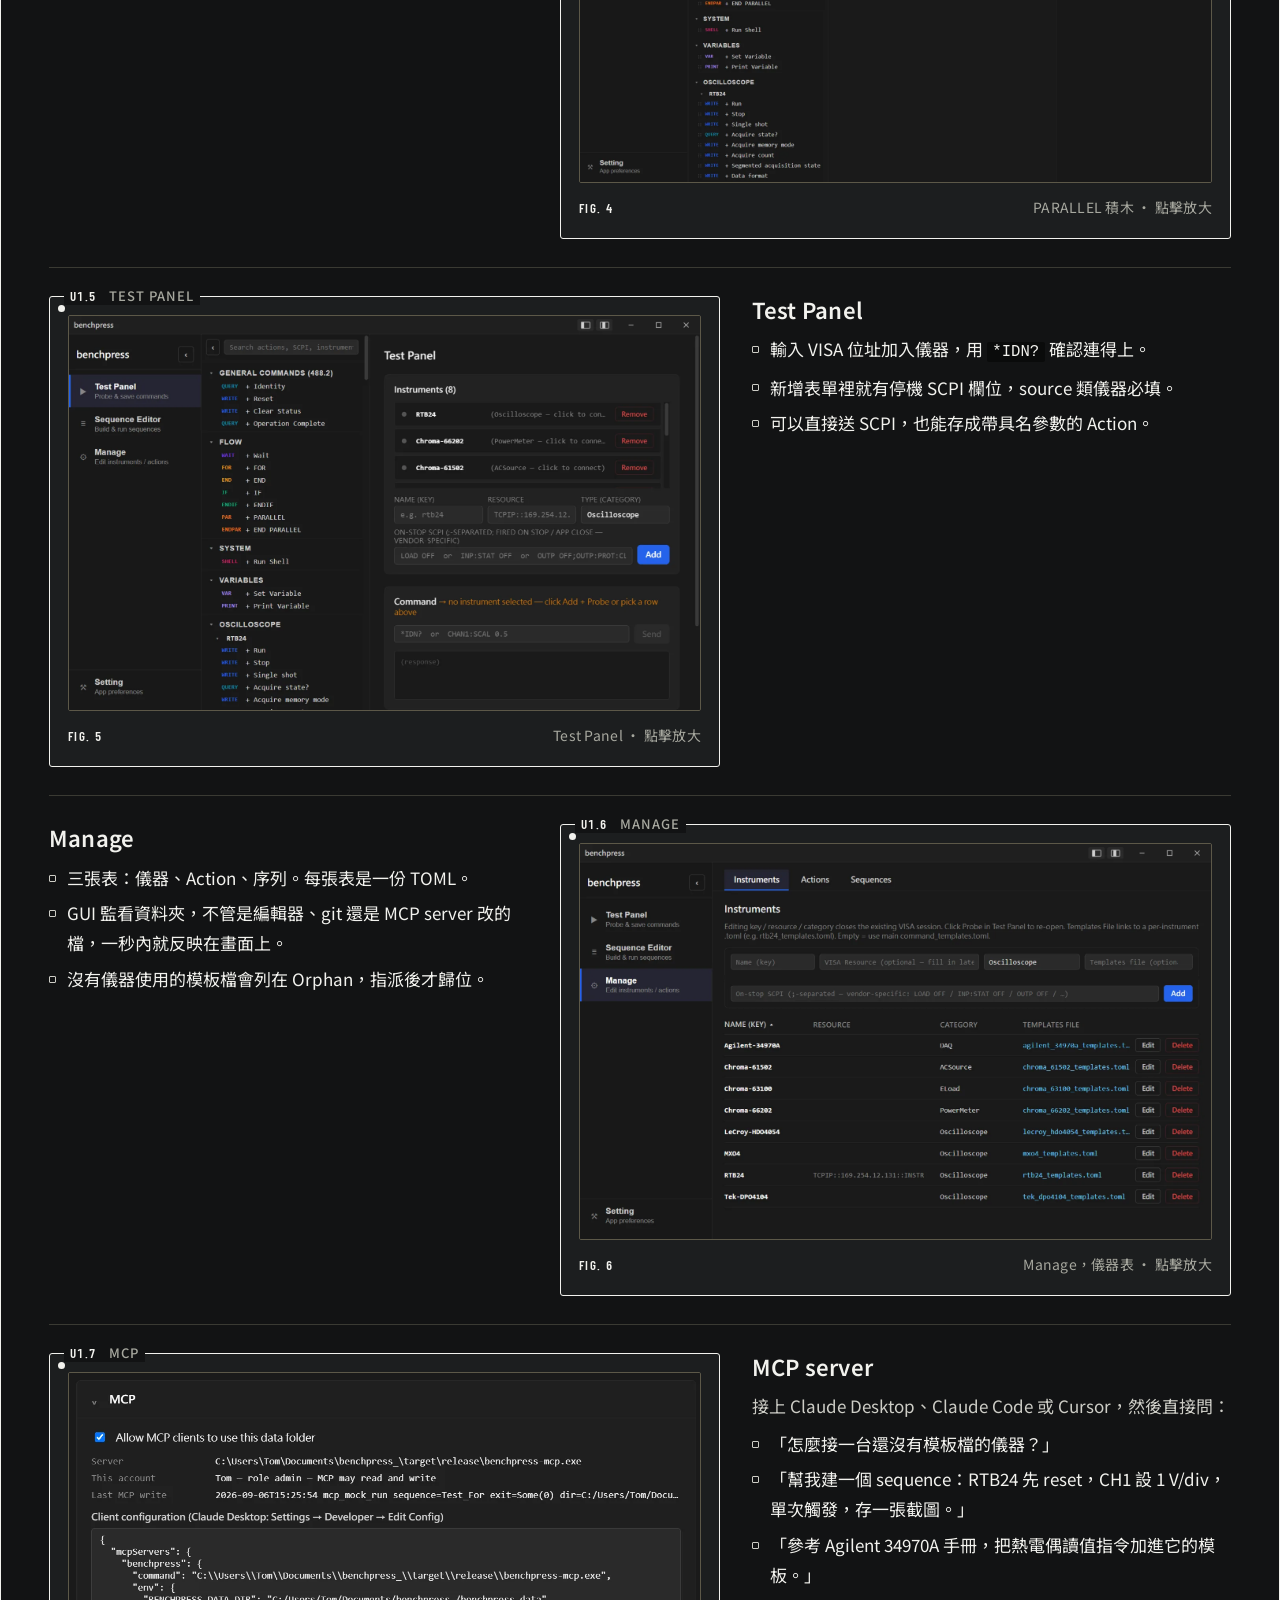
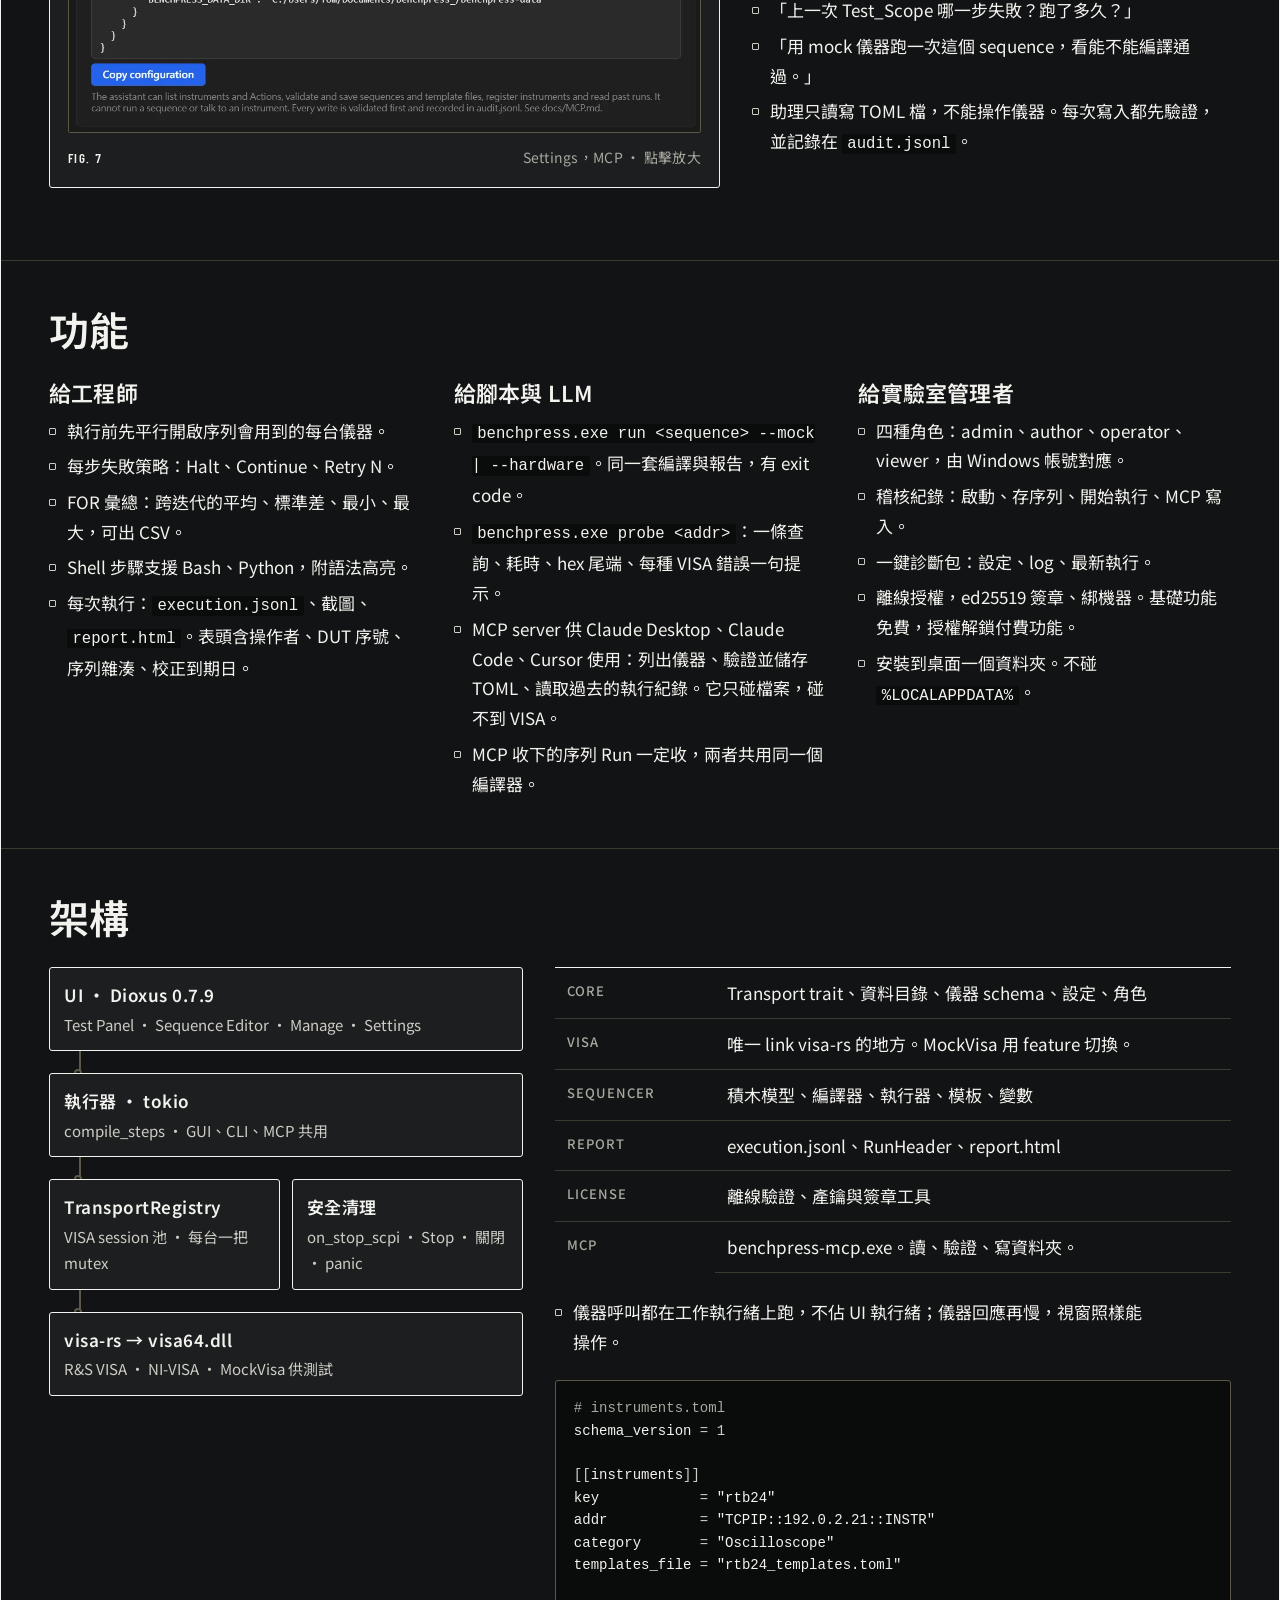
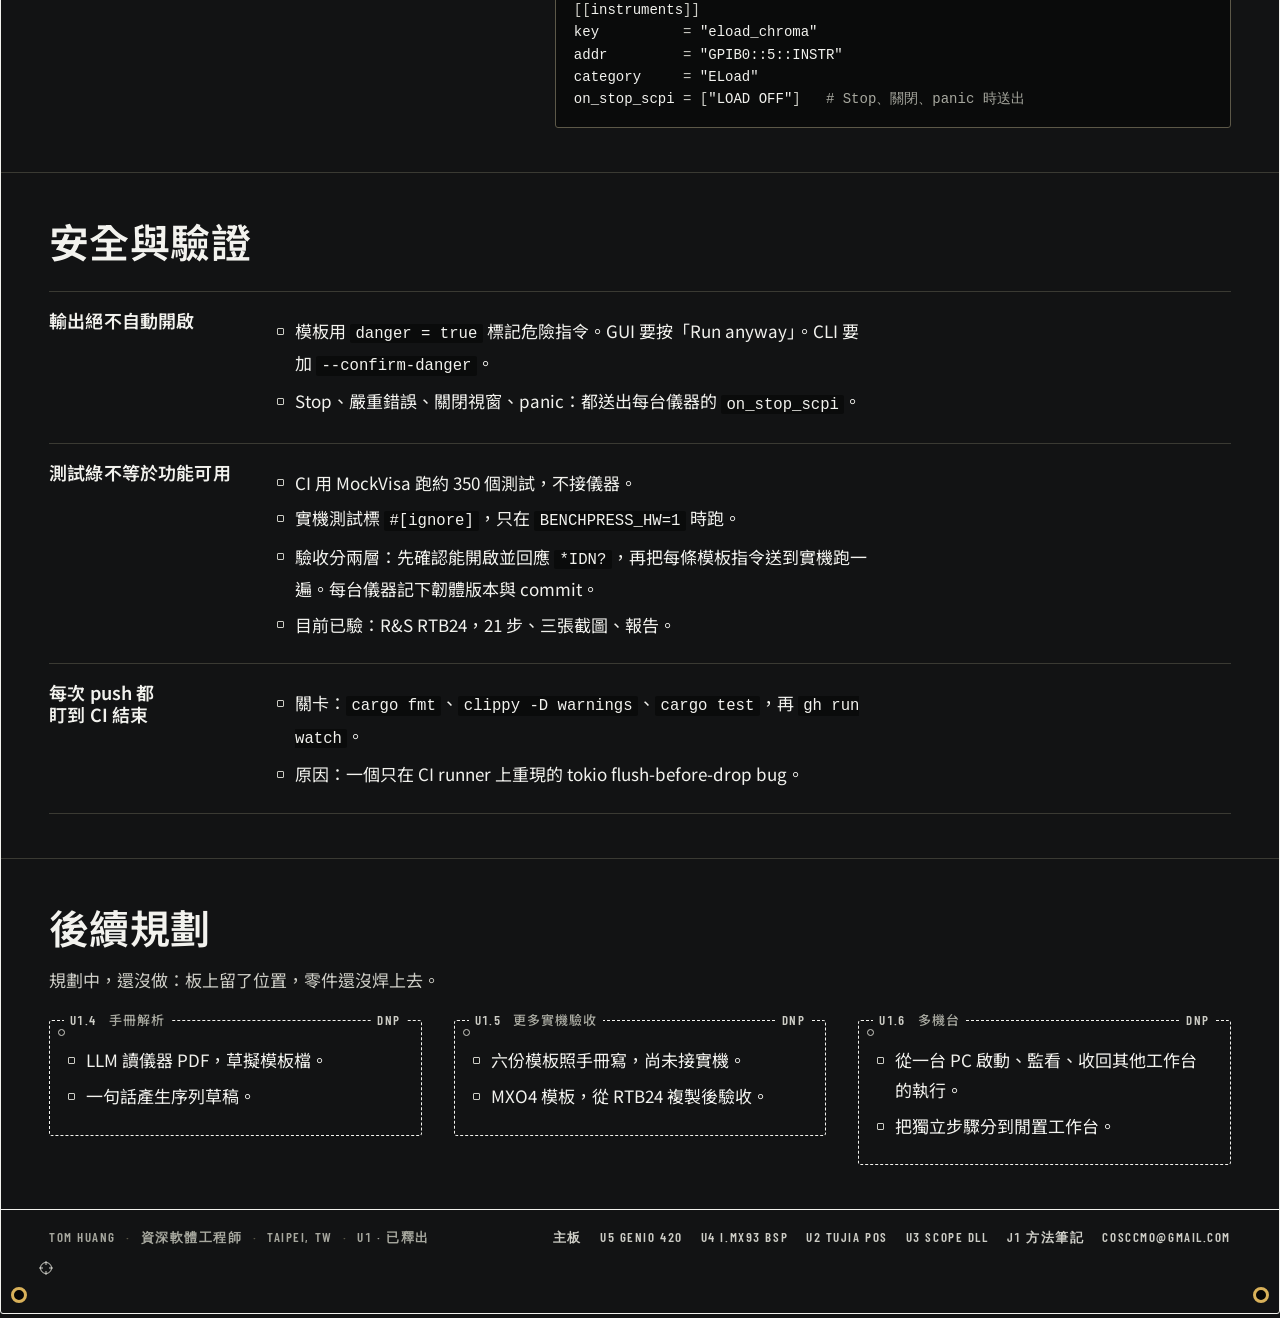
==== commit 66fe1320: "Roadmap intro reads as a sentence in both languages Co-Authored-By: Claude Fable 5.1 <noreply@anthro" ====
--- a/benchpress/index.html
+++ b/benchpress/index.html
@@ -334,7 +334,7 @@
   <section class="sec region" id="dnp">
     <div class="head">
       <h2><span data-lang="en">Roadmap</span><span data-lang="zh">後續規劃</span></h2>
-      <p class="muted mb-0"><span data-lang="en">Planned, not built. The footprints exist. The parts are not placed.</span><span data-lang="zh">規劃中，尚未實作。腳位已有，零件未放。</span></p>
+      <p class="muted mb-0"><span data-lang="en">Planned but not built: the footprints are on the board, the parts are not placed yet.</span><span data-lang="zh">規劃中，還沒做：板上留了位置，零件還沒焊上去。</span></p>
     </div>
     <div class="cols">
       <div class="c4 fp dnp">
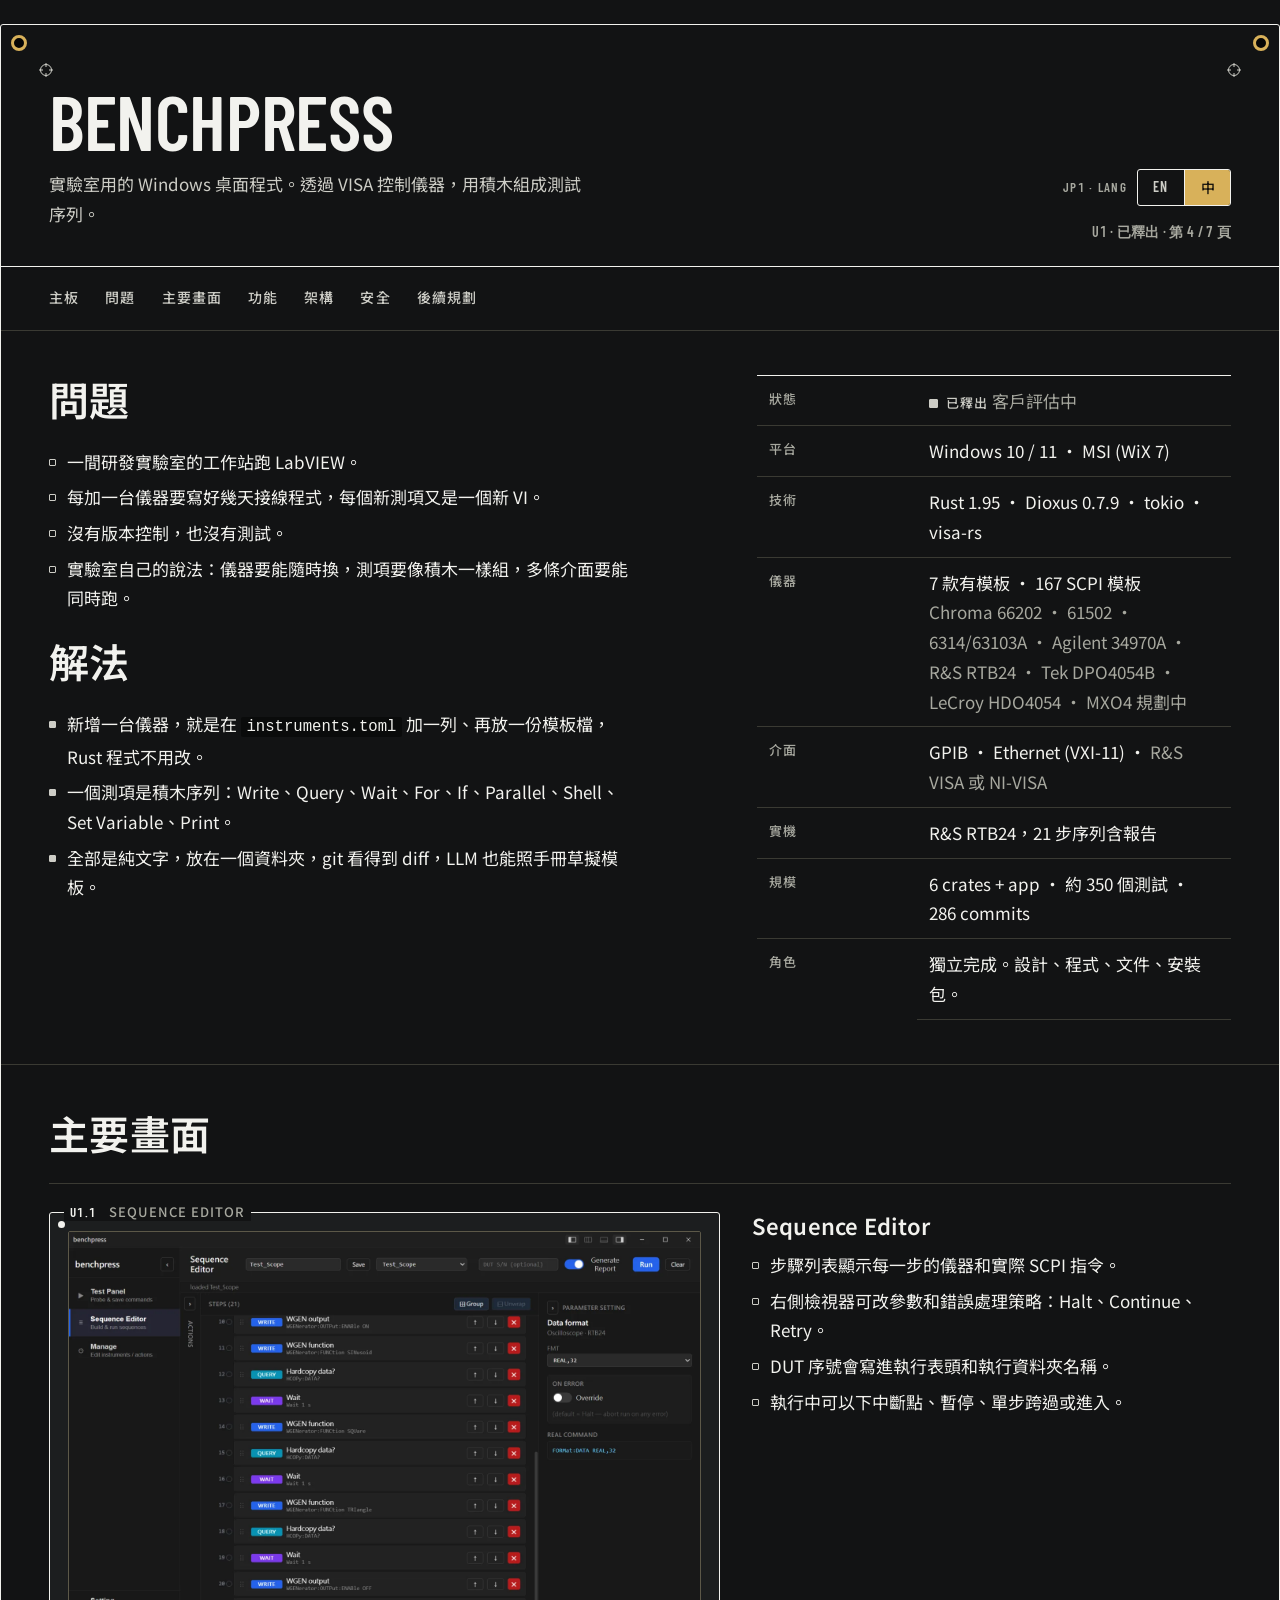
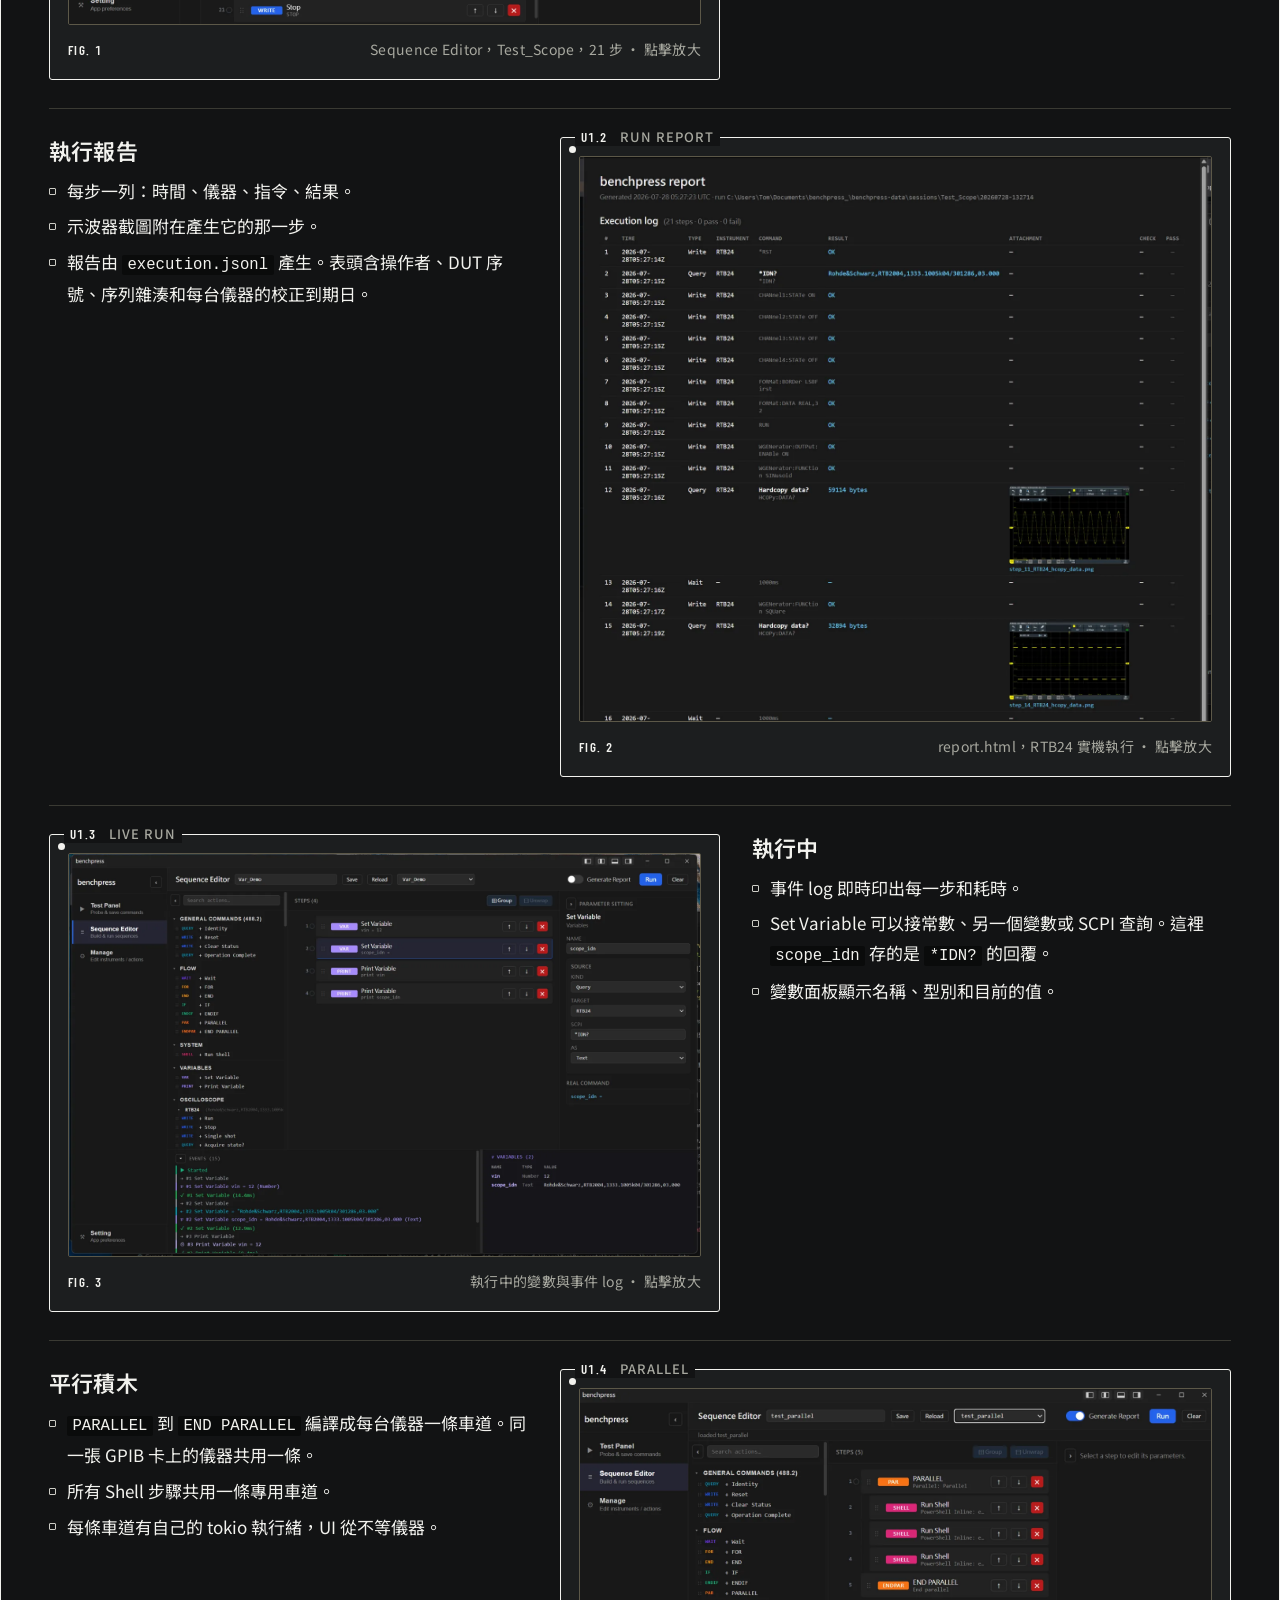
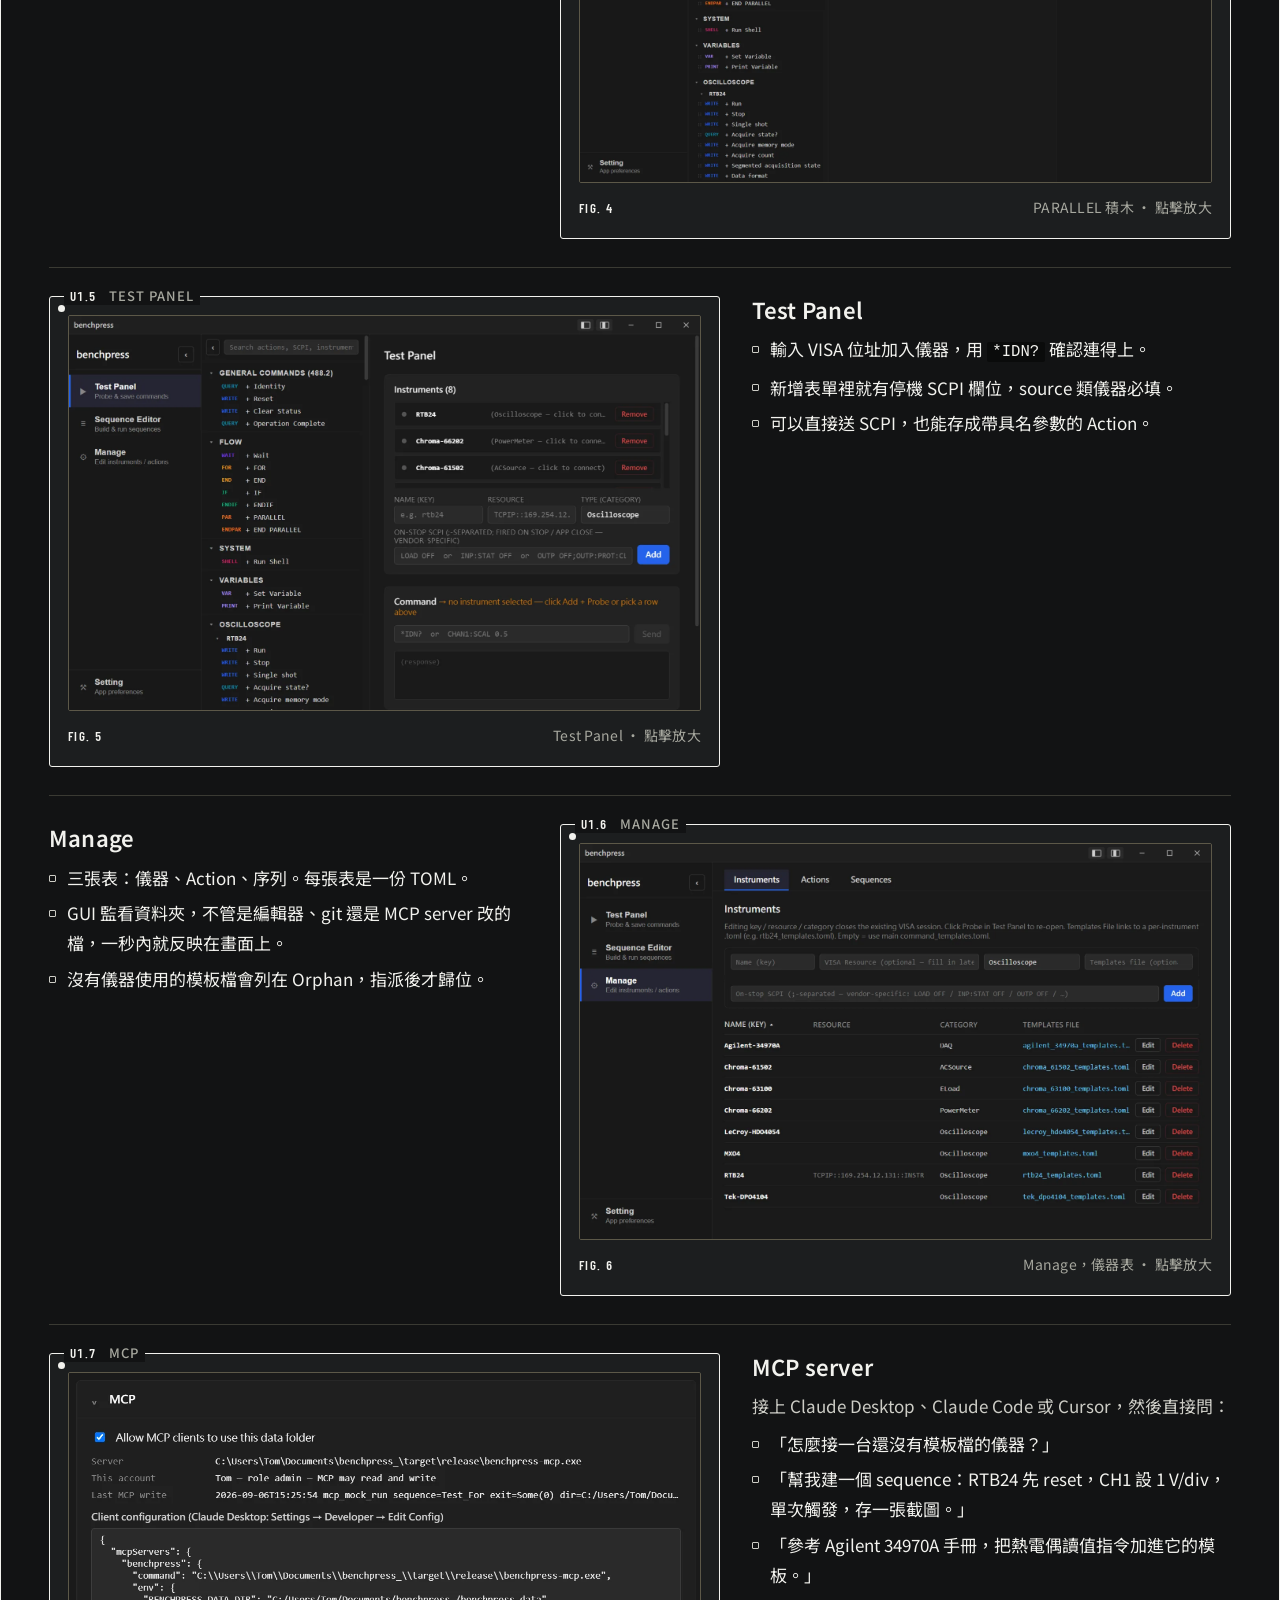
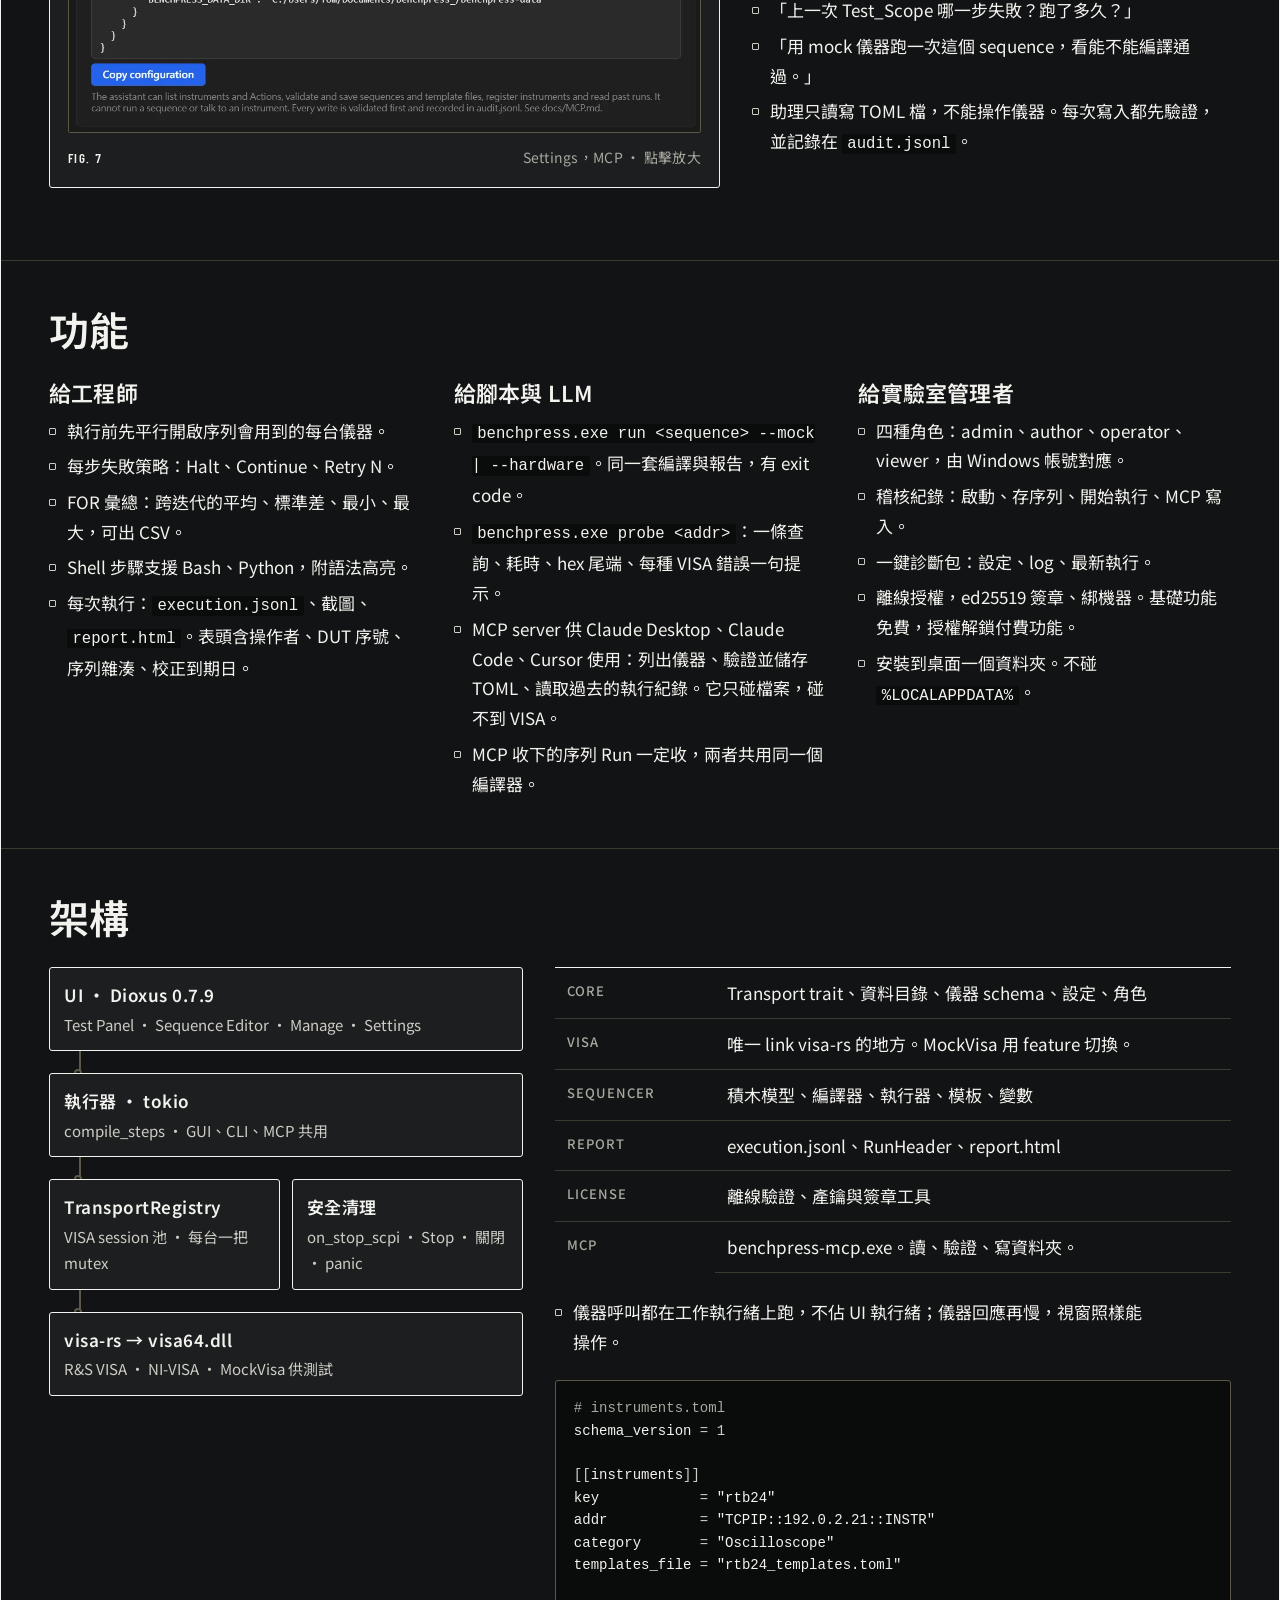
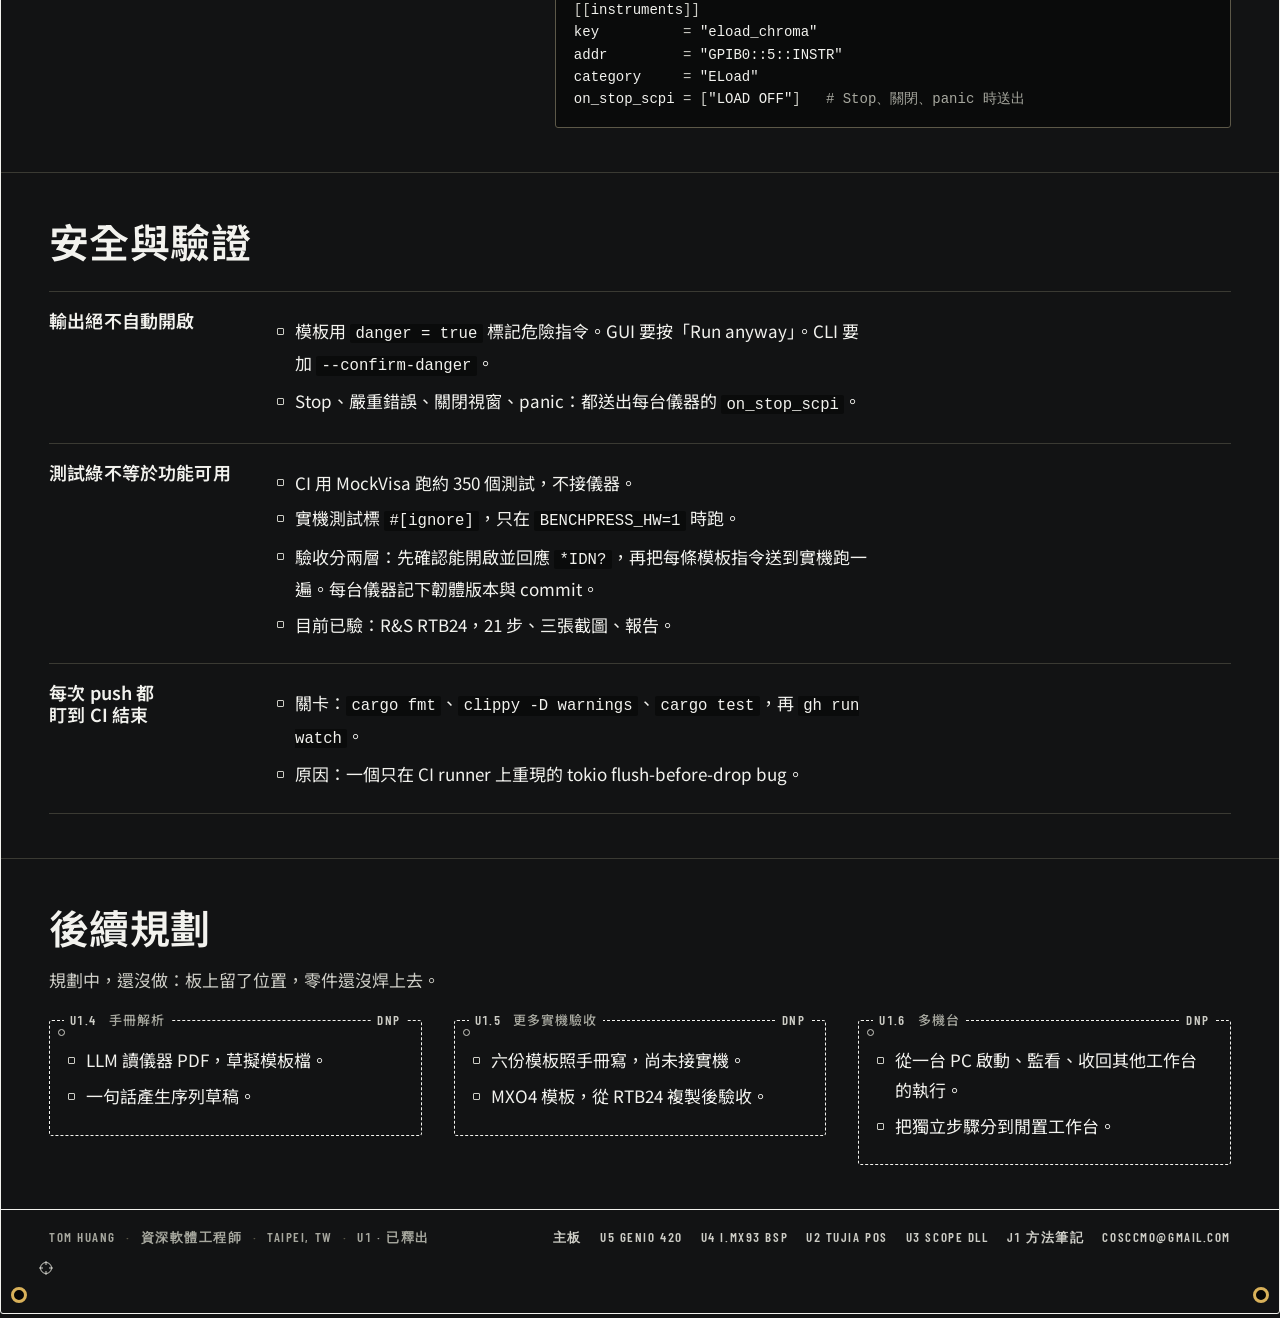
==== commit c3b6bb4a: "benchpress: title line says VISA Co-Authored-By: Claude Fable 5.1 <noreply@anthropic.com>" ====
--- a/benchpress/index.html
+++ b/benchpress/index.html
@@ -35,8 +35,8 @@
     <div class="name">
       <h1 class="latin">benchpress</h1>
       <p class="title">
-        <span data-lang="en">Windows desktop app for a lab bench. It controls instruments over GPIB and Ethernet and runs test sequences built from blocks.</span>
-        <span data-lang="zh">實驗室用的 Windows 桌面程式。透過 GPIB 與 Ethernet 控制儀器，用積木組成測試序列。</span>
+        <span data-lang="en">Windows desktop app for a lab bench. It controls instruments through VISA and runs test sequences built from blocks.</span>
+        <span data-lang="zh">實驗室用的 Windows 桌面程式。透過 VISA 控制儀器，用積木組成測試序列。</span>
       </p>
     </div>
     <div class="right">
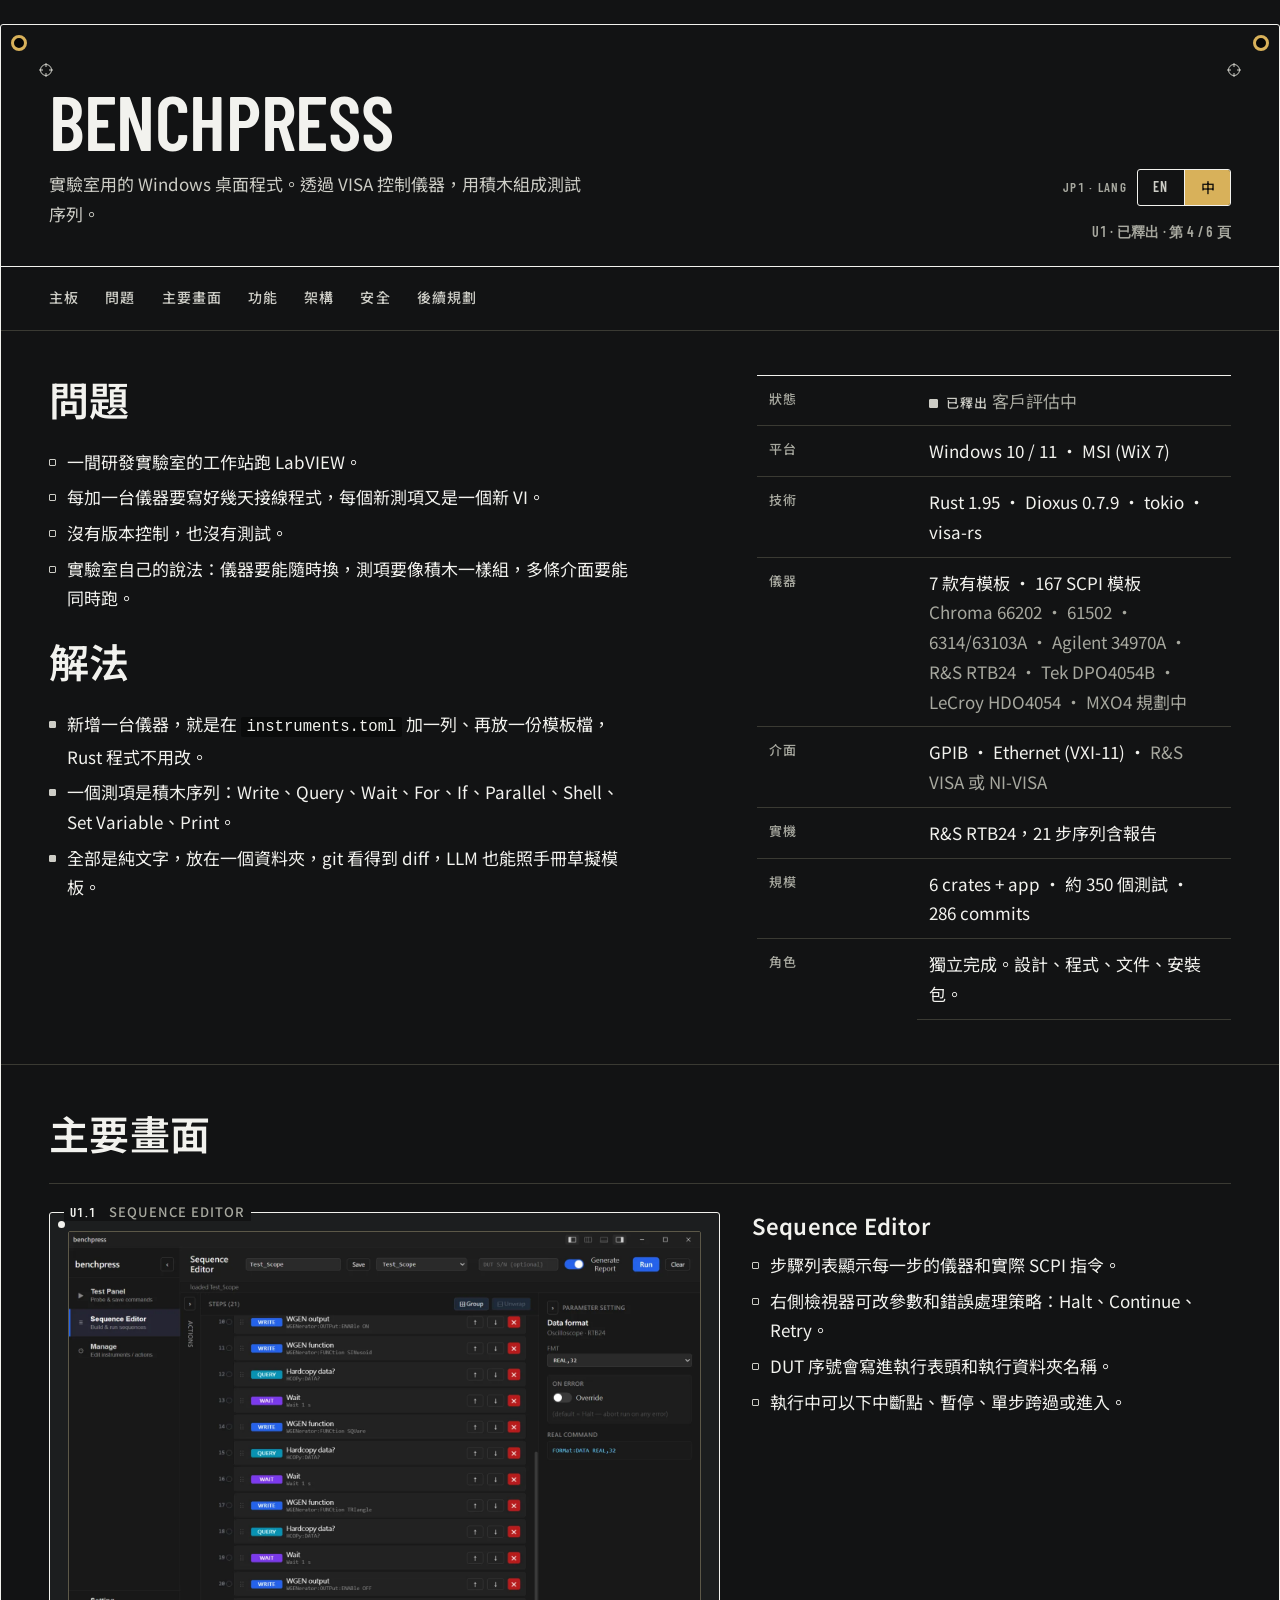
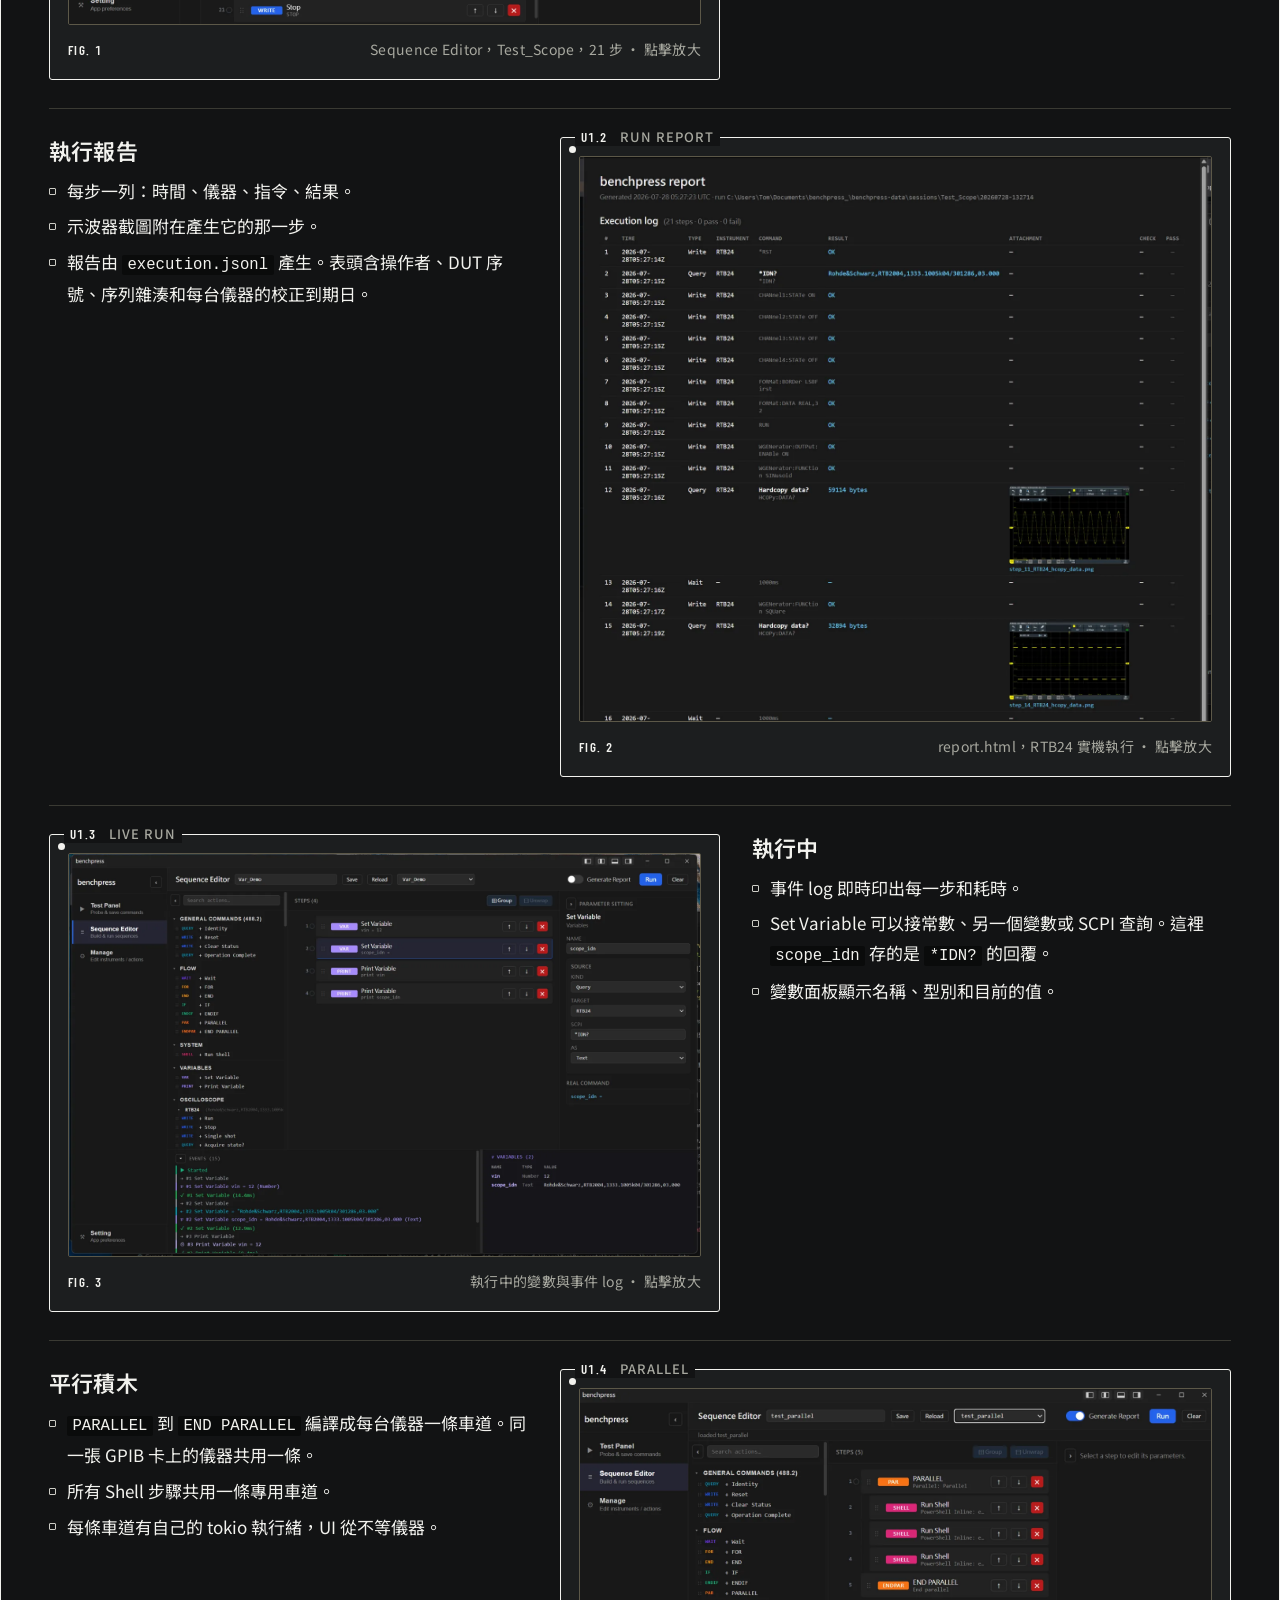
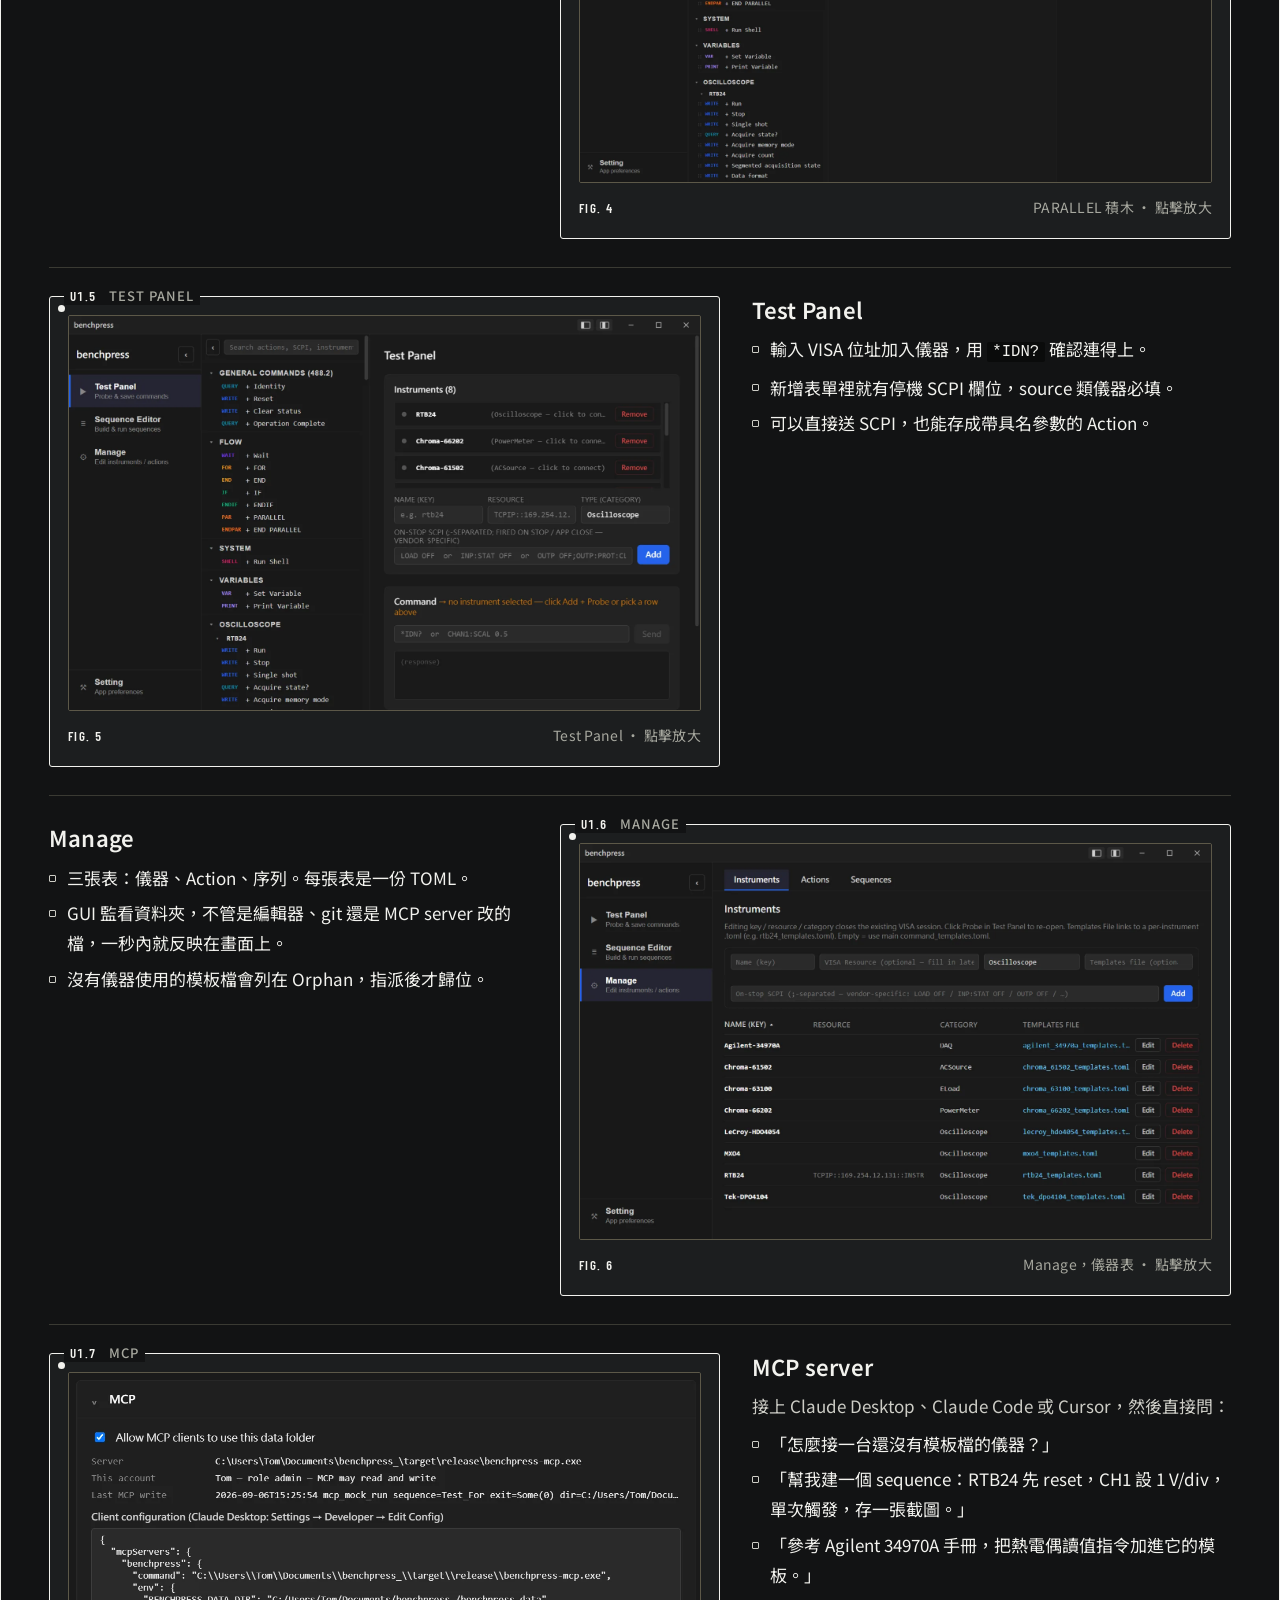
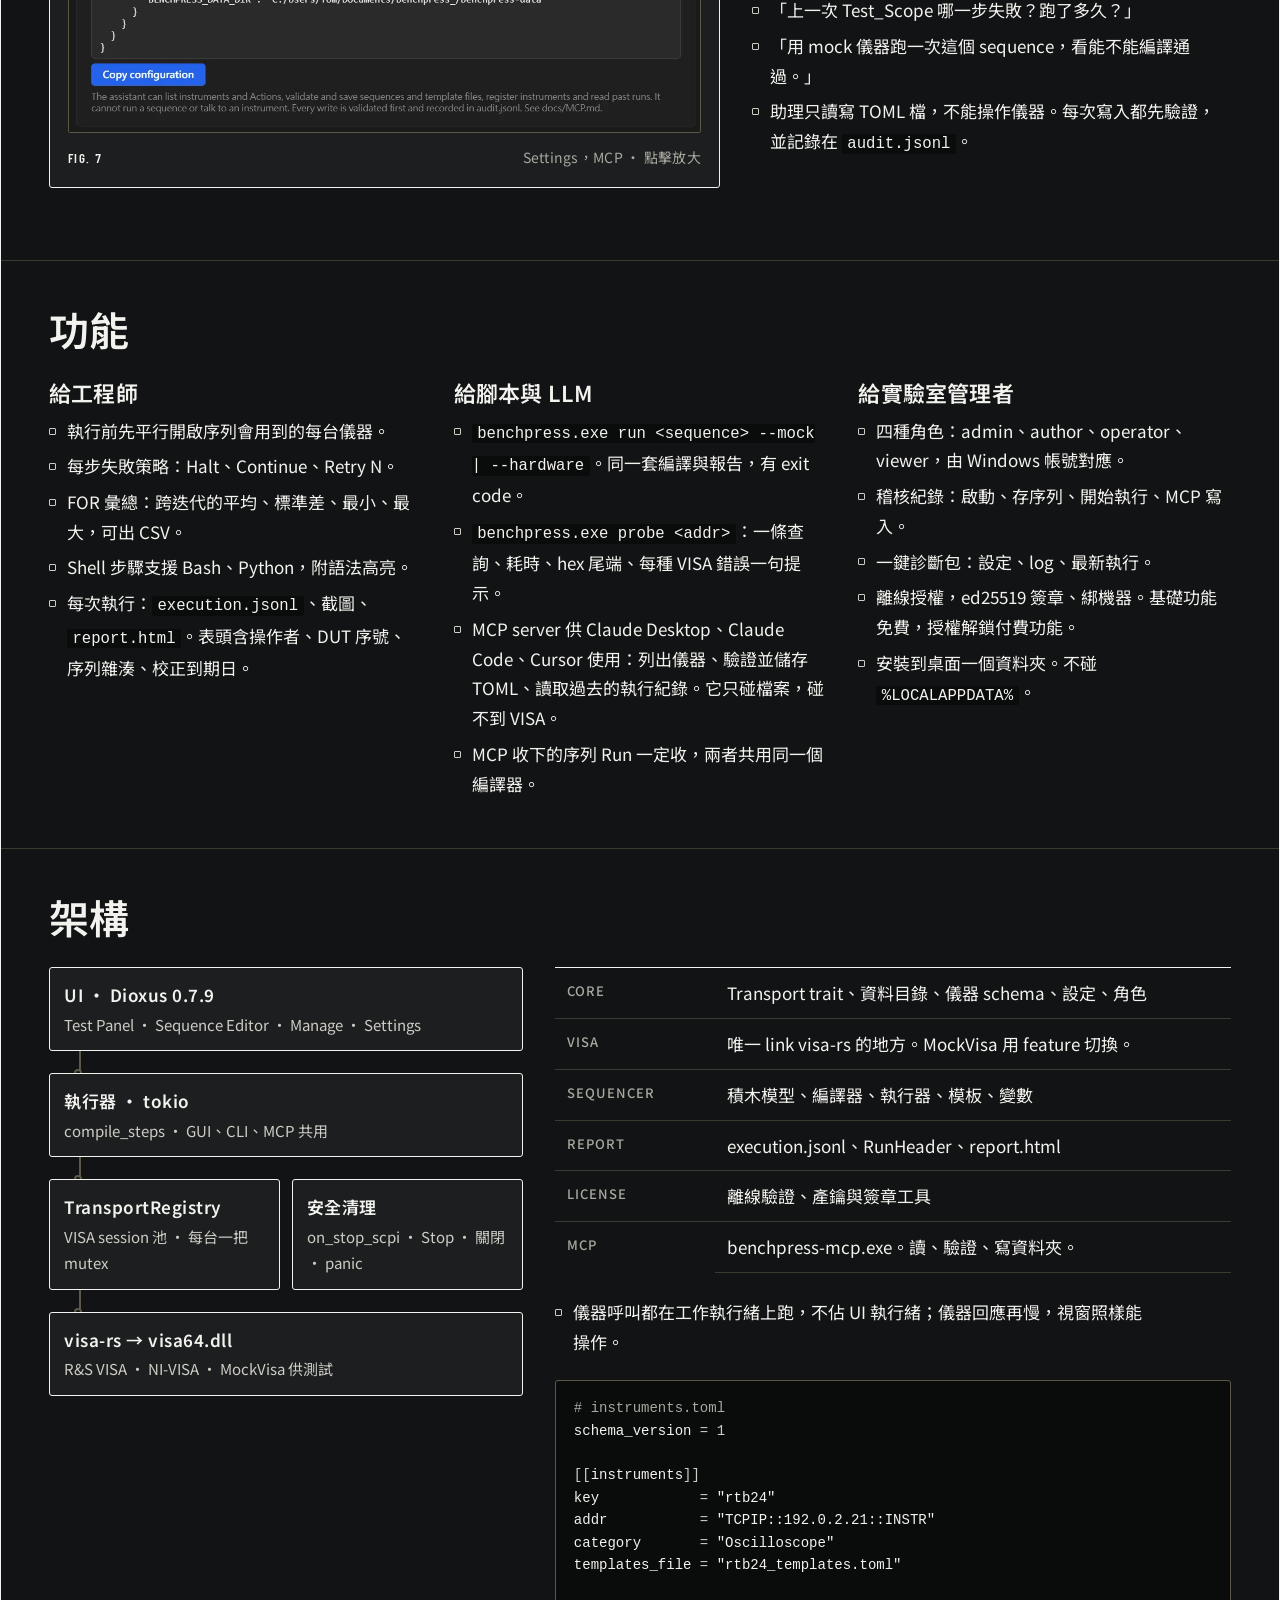
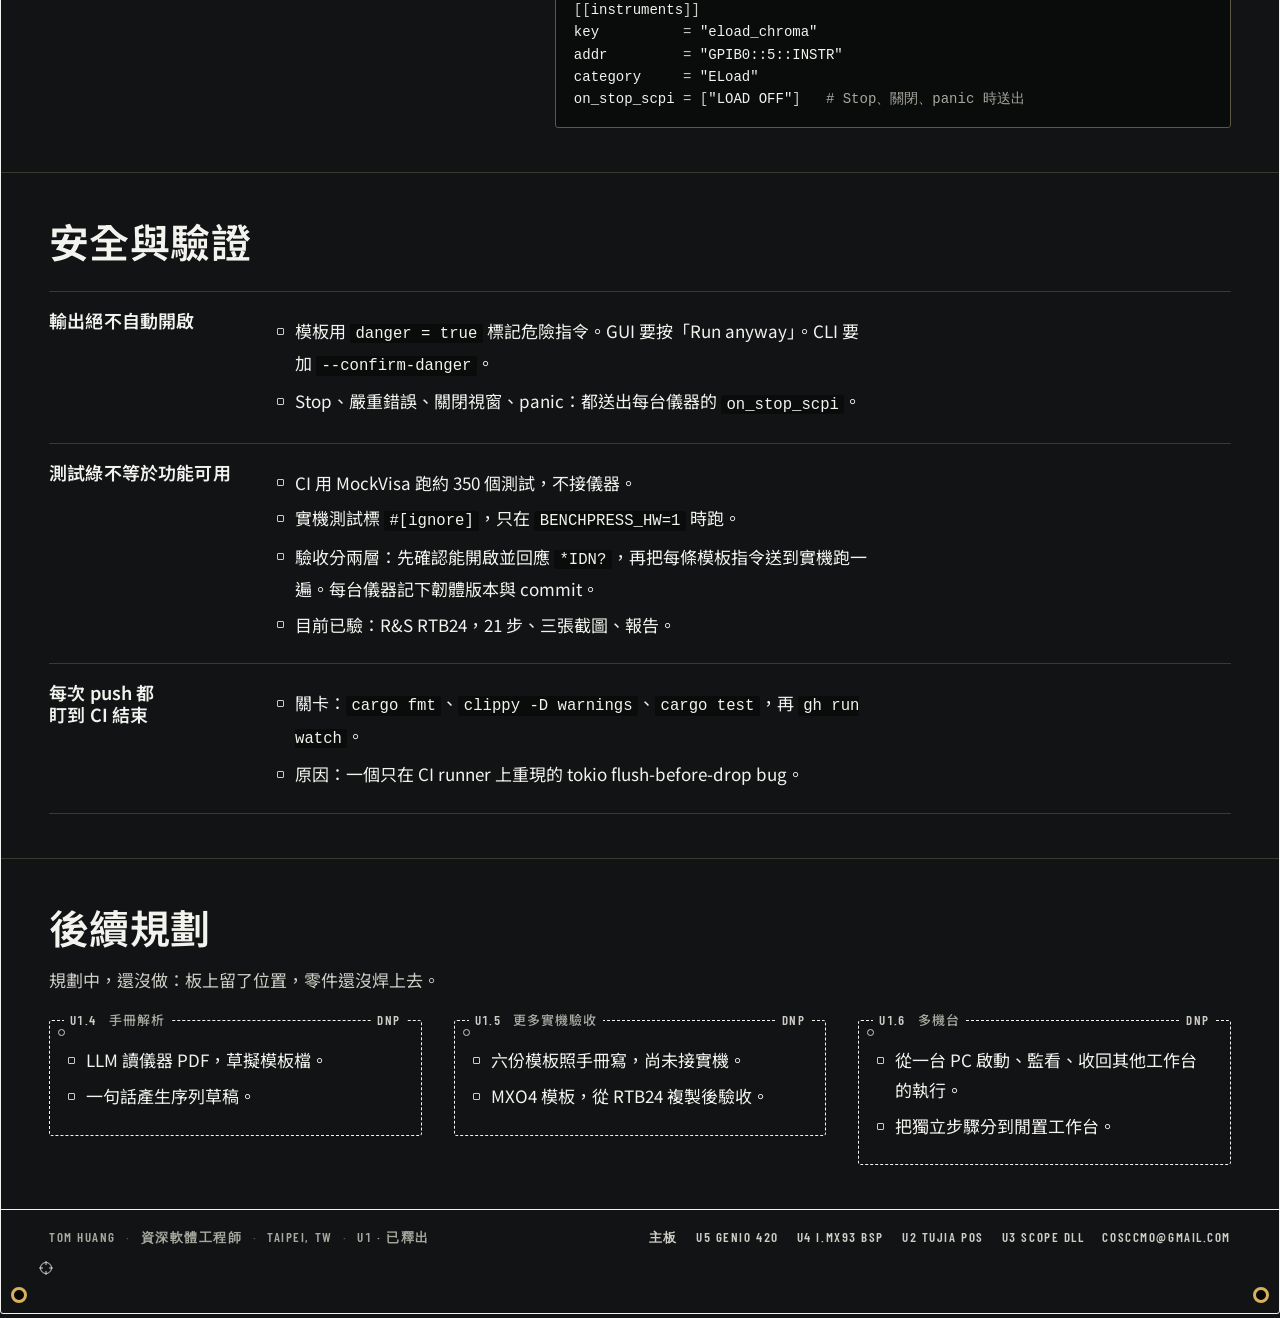
==== commit 45bb5fb6: "Unlist J1: no BOM row, footprint or footer links; workflow page noindex; six sheets Co-Authored-By: " ====
--- a/benchpress/index.html
+++ b/benchpress/index.html
@@ -44,7 +44,7 @@
         <span class="jref">JP1 · LANG</span>
         <span class="pins"><span class="pin en">EN</span><span class="pin zh">中</span></span>
       </button>
-      <span class="rev">U1 · <span data-lang="en">released</span><span data-lang="zh">已釋出</span> · <span data-lang="en">Sheet 4 / 7</span><span data-lang="zh">第 4 / 7 頁</span></span>
+      <span class="rev">U1 · <span data-lang="en">released</span><span data-lang="zh">已釋出</span> · <span data-lang="en">Sheet 4 / 6</span><span data-lang="zh">第 4 / 6 頁</span></span>
     </div>
   </header>
 
@@ -374,7 +374,6 @@
       <a href="../imx93/">U4 i.MX93 bsp</a>
       <a href="../pos/">U2 tujia pos</a>
       <a href="../scope-dll/">U3 scope dll</a>
-      <a href="../workflow/">J1 <span data-lang="en">method note</span><span data-lang="zh">方法筆記</span></a>
       <a href="mailto:cosccmo@gmail.com">cosccmo@gmail.com</a>
     </div>
   </footer>
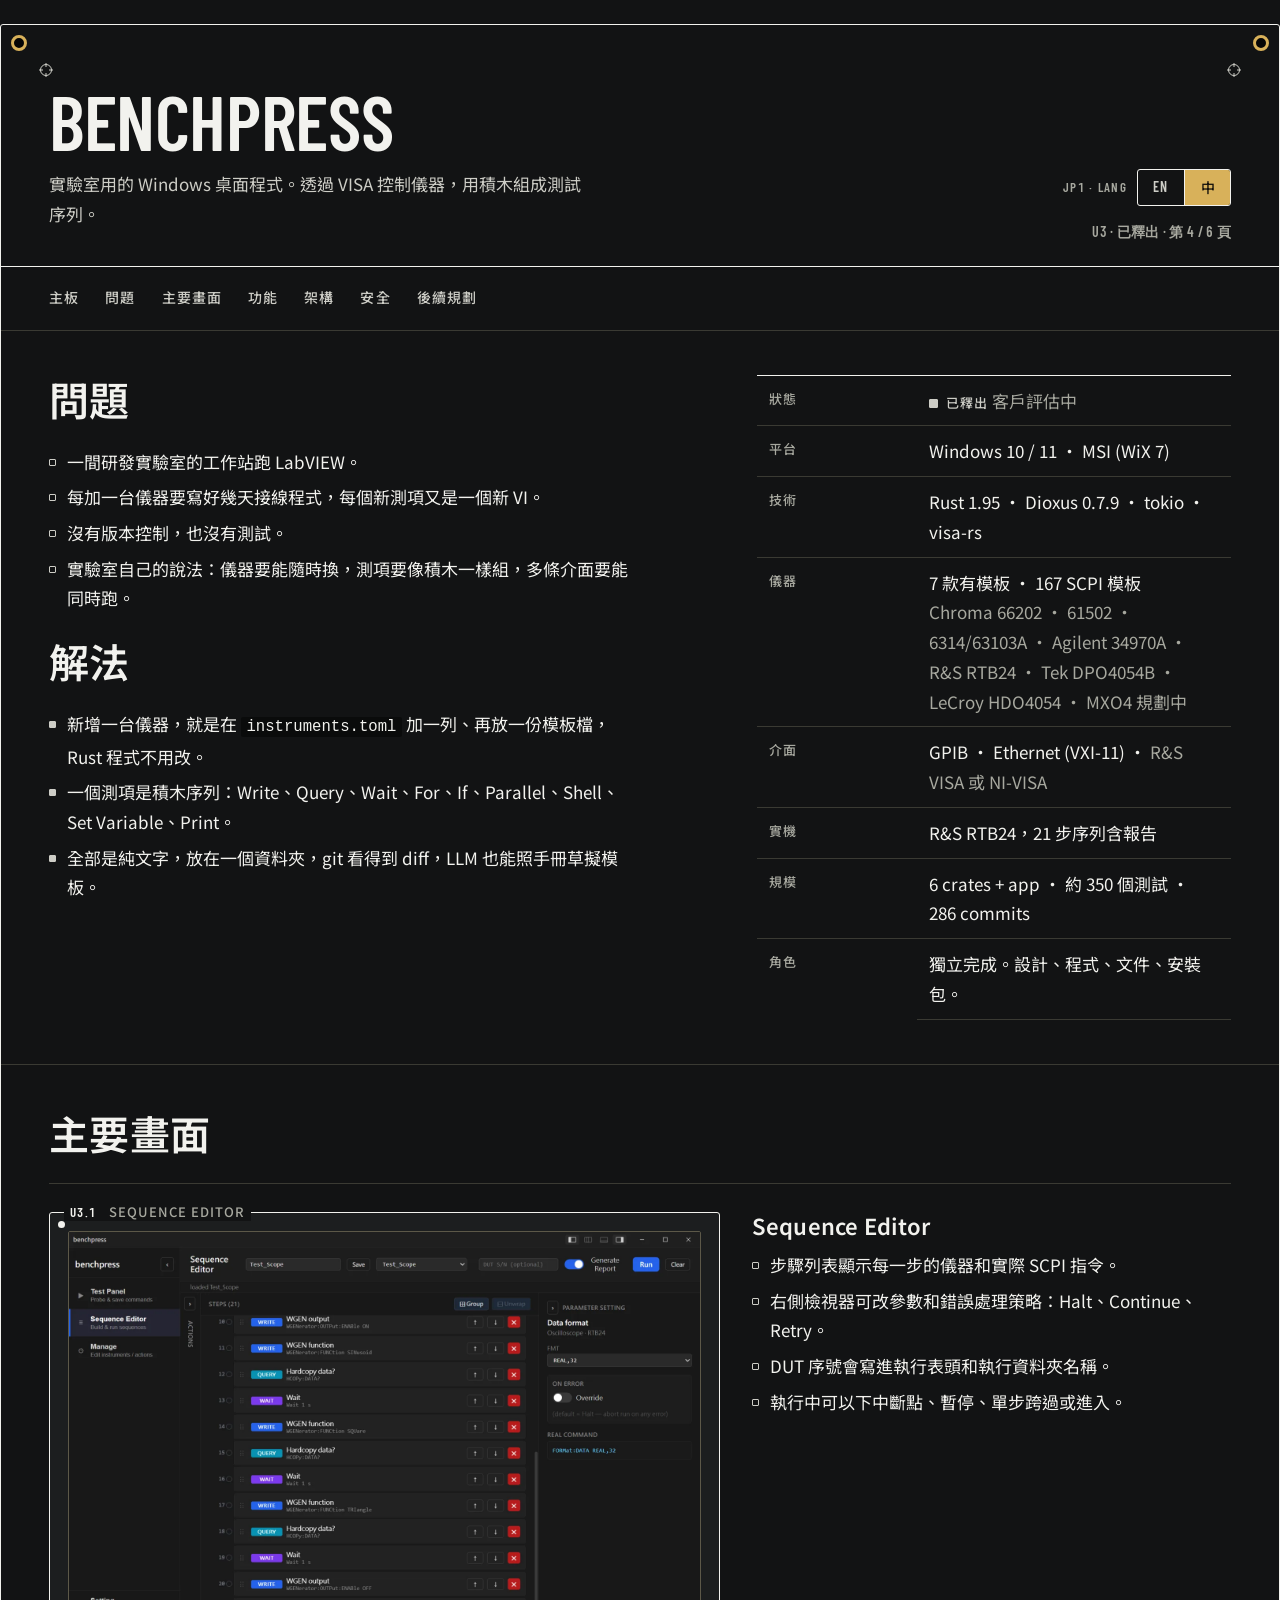
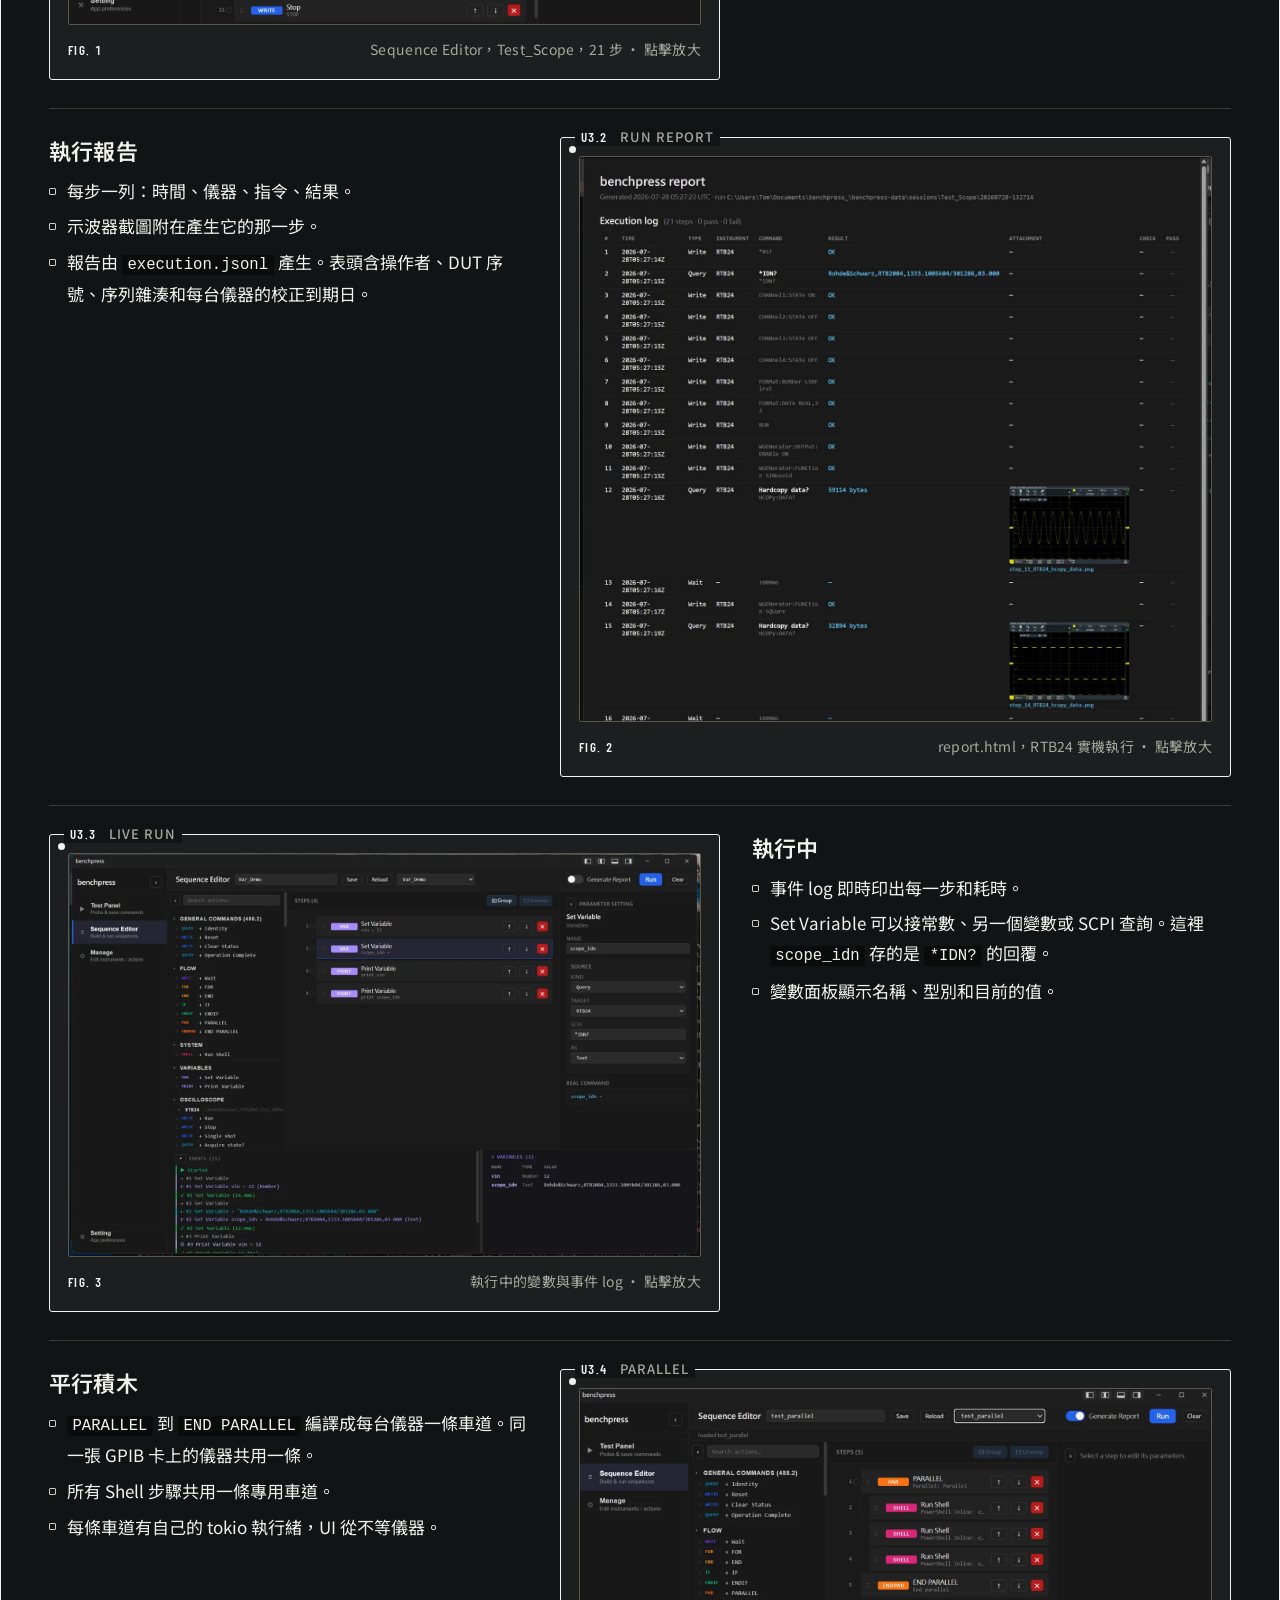
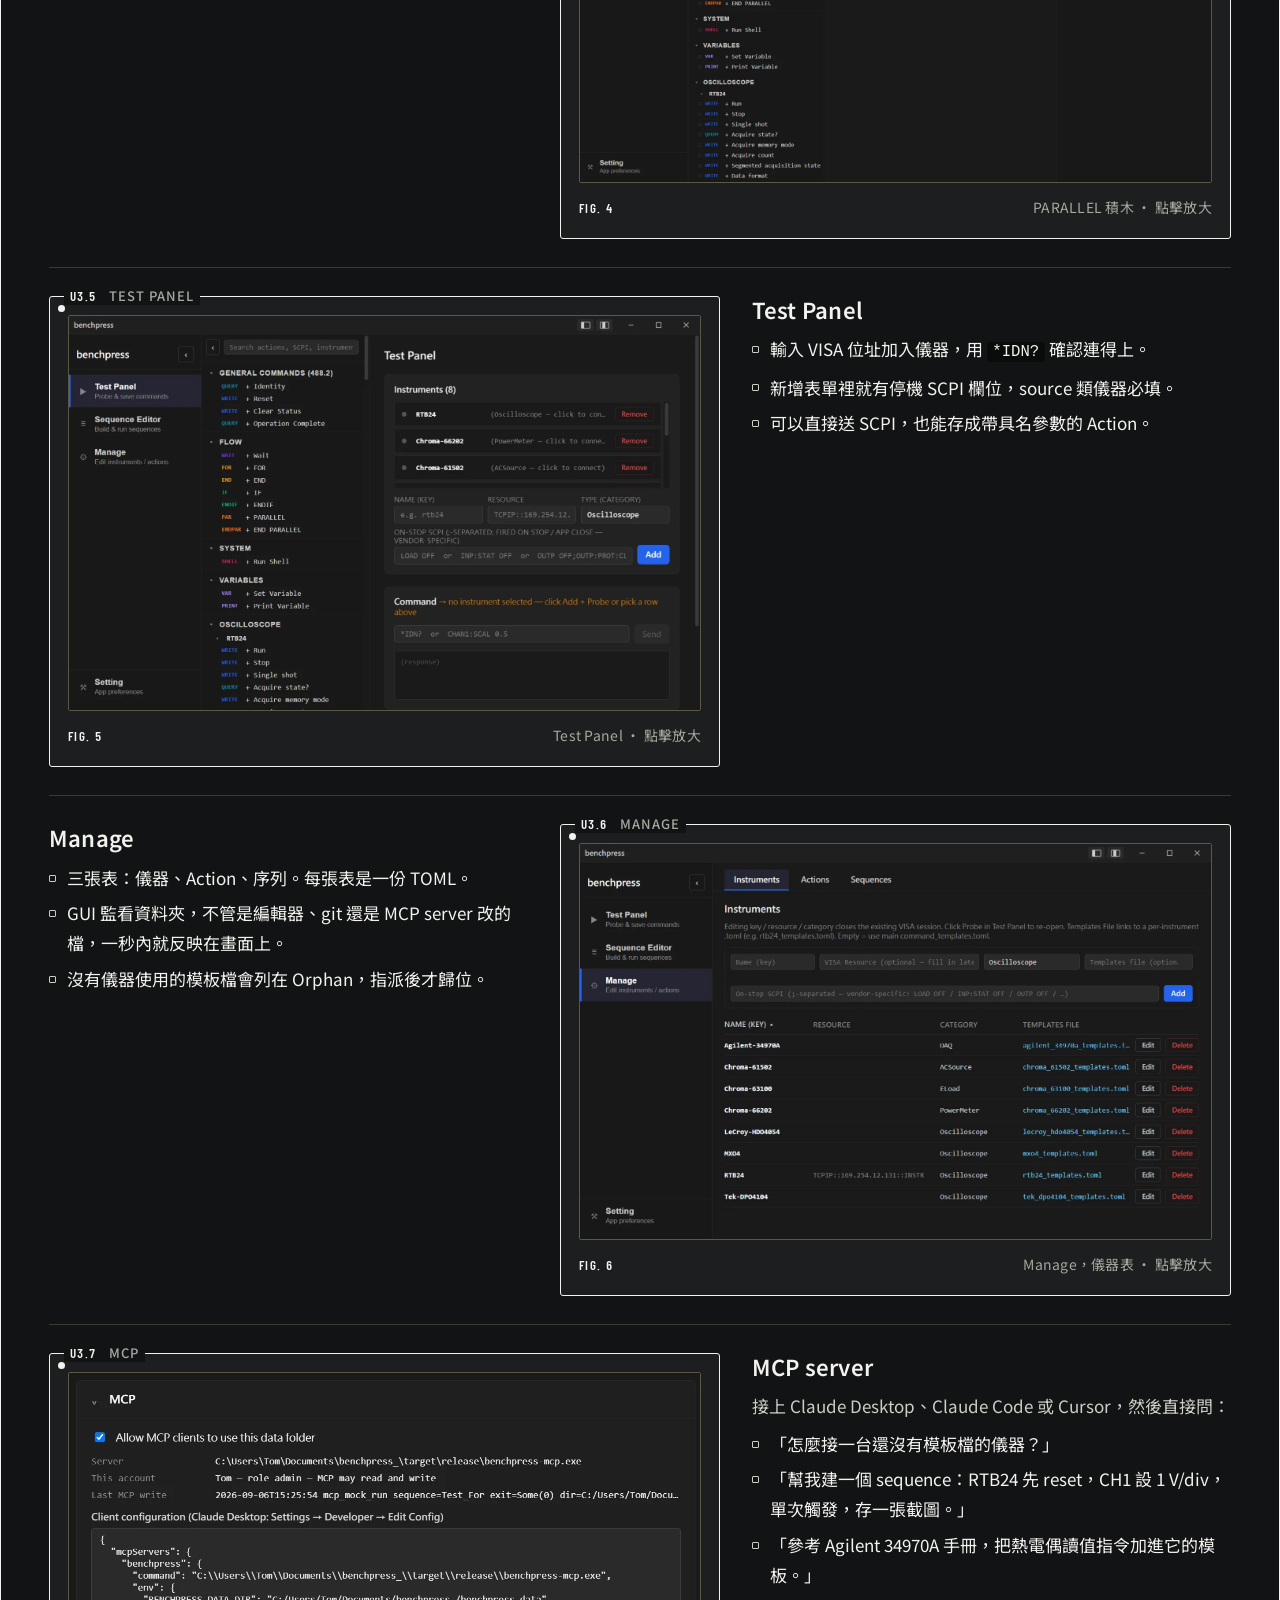
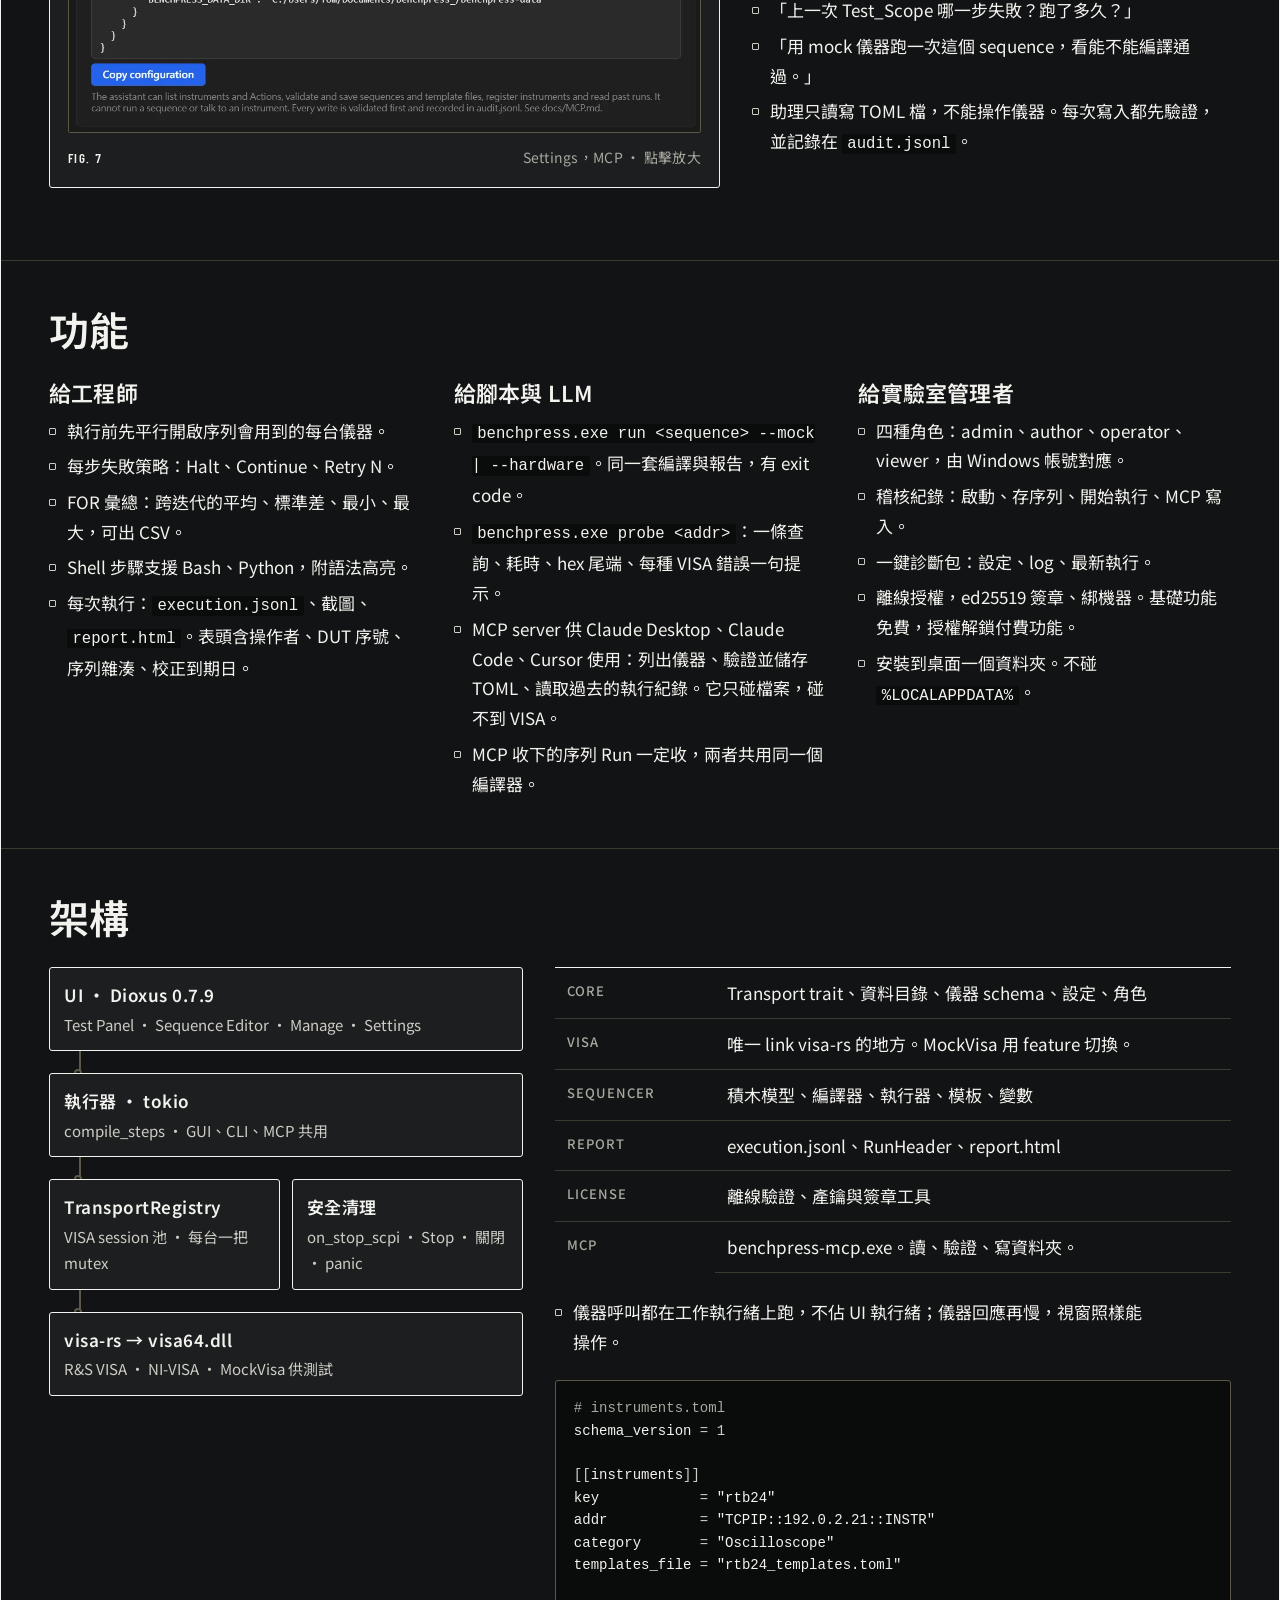
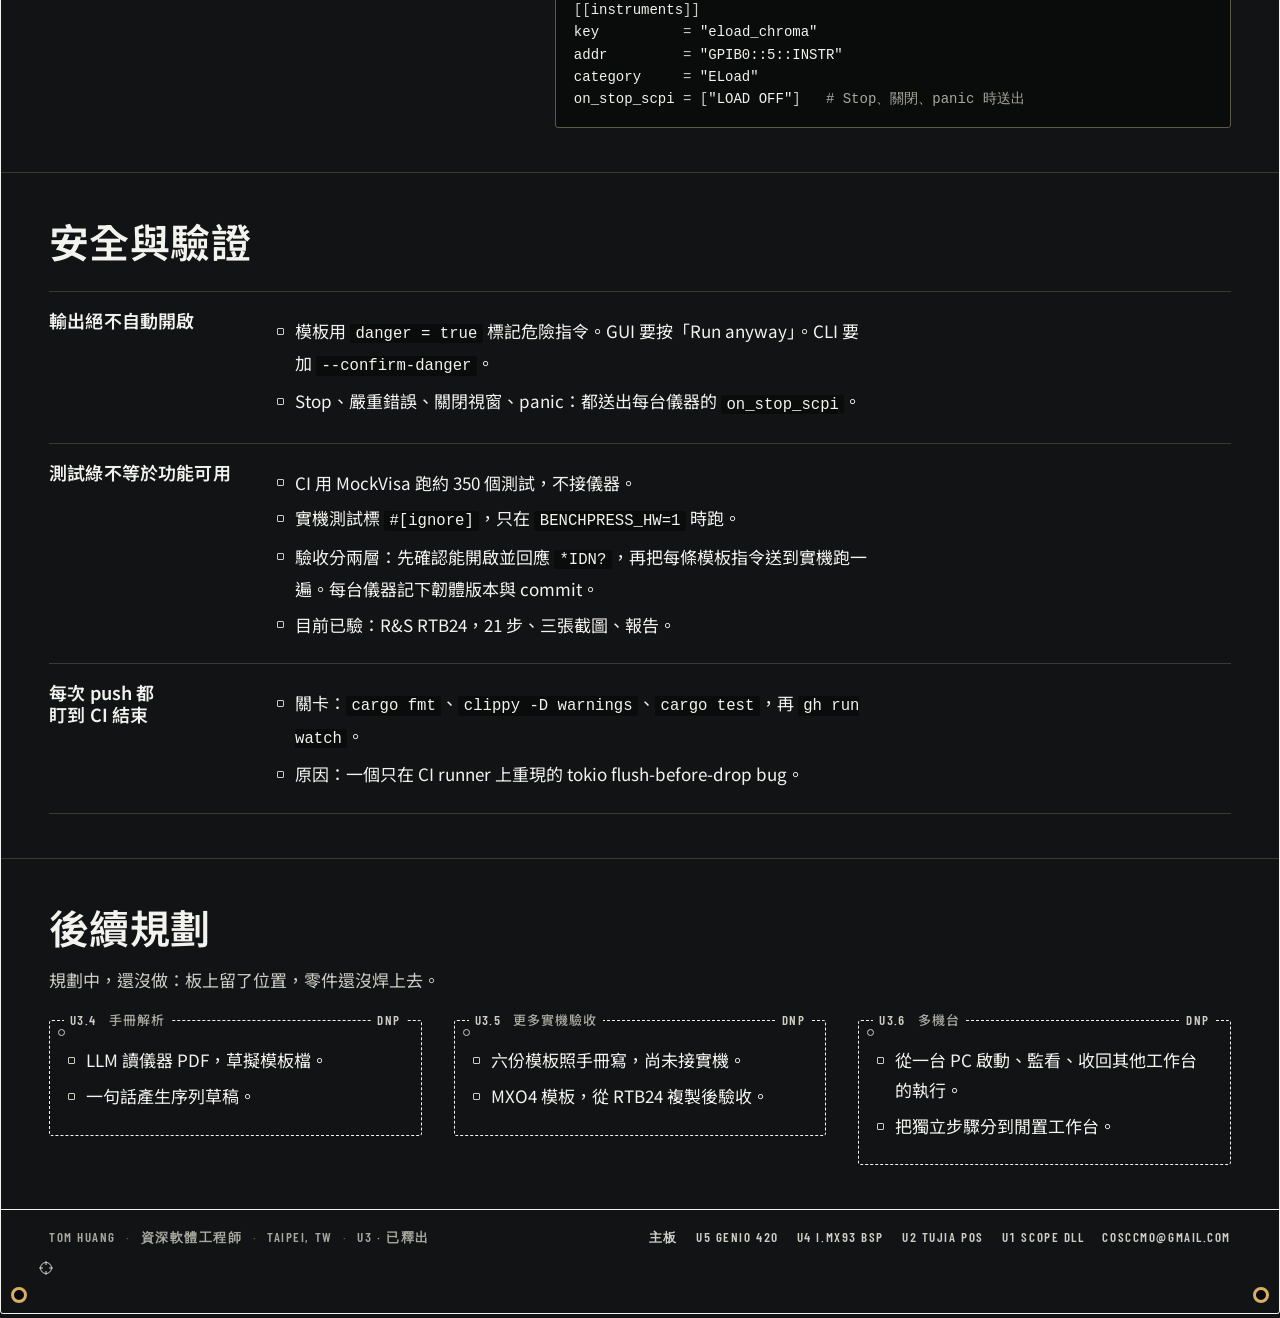
==== commit 9d2976e8: "Designators by start date: U1 scope dll, U2 tujia pos, U3 benchpress Co-Authored-By: Claude Fable 5." ====
--- a/benchpress/index.html
+++ b/benchpress/index.html
@@ -44,7 +44,7 @@
         <span class="jref">JP1 · LANG</span>
         <span class="pins"><span class="pin en">EN</span><span class="pin zh">中</span></span>
       </button>
-      <span class="rev">U1 · <span data-lang="en">released</span><span data-lang="zh">已釋出</span> · <span data-lang="en">Sheet 4 / 6</span><span data-lang="zh">第 4 / 6 頁</span></span>
+      <span class="rev">U3 · <span data-lang="en">released</span><span data-lang="zh">已釋出</span> · <span data-lang="en">Sheet 4 / 6</span><span data-lang="zh">第 4 / 6 頁</span></span>
     </div>
   </header>
 
@@ -100,7 +100,7 @@
 
     <div class="figrow">
       <figure class="fp" data-zoom style="margin:0">
-        <span class="fpref">U1.1 <b>Sequence Editor</b></span><span class="pin1" aria-hidden="true"></span>
+        <span class="fpref">U3.1 <b>Sequence Editor</b></span><span class="pin1" aria-hidden="true"></span>
         <div class="shot"><img src="02-sequence-editor.webp" width="1600" height="994" alt="benchpress Sequence Editor with the 21-step Test_Scope sequence loaded, the Data format step selected, and the parameter inspector showing the on-error policy and the real SCPI command." loading="lazy" decoding="async" /></div>
         <figcaption><span class="fig">Fig. 1</span><span><span data-lang="en">Sequence Editor, Test_Scope, 21 steps · click to enlarge</span><span data-lang="zh">Sequence Editor，Test_Scope，21 步 · 點擊放大</span></span></figcaption>
       </figure>
@@ -117,7 +117,7 @@
 
     <div class="figrow flip">
       <figure class="fp" data-zoom style="margin:0">
-        <span class="fpref">U1.2 <b>Run report</b></span><span class="pin1" aria-hidden="true"></span>
+        <span class="fpref">U3.2 <b>Run report</b></span><span class="pin1" aria-hidden="true"></span>
         <div class="shot"><img src="04-run-report.webp" width="1400" height="1250" alt="benchpress HTML report of a 21-step run on an R&S RTB24: one row per step with time, command, result, and scope hardcopies attached to the Hardcopy query steps." loading="lazy" decoding="async" /></div>
         <figcaption><span class="fig">Fig. 2</span><span><span data-lang="en">report.html, real RTB24 run · click to enlarge</span><span data-lang="zh">report.html，RTB24 實機執行 · 點擊放大</span></span></figcaption>
       </figure>
@@ -133,7 +133,7 @@
 
     <div class="figrow">
       <figure class="fp" data-zoom style="margin:0">
-        <span class="fpref">U1.3 <b>Live run</b></span><span class="pin1" aria-hidden="true"></span>
+        <span class="fpref">U3.3 <b>Live run</b></span><span class="pin1" aria-hidden="true"></span>
         <div class="shot"><img src="05-live-run.webp" width="1600" height="1018" alt="benchpress during a run: the Var_Demo sequence sets a variable from a *IDN? query, the events log streams each step, and the variables panel shows vin = 12 and scope_idn = the RTB24 identity string." loading="lazy" decoding="async" /></div>
         <figcaption><span class="fig">Fig. 3</span><span><span data-lang="en">Variables and events log during a run · click to enlarge</span><span data-lang="zh">執行中的變數與事件 log · 點擊放大</span></span></figcaption>
       </figure>
@@ -149,7 +149,7 @@
 
     <div class="figrow flip">
       <figure class="fp" data-zoom style="margin:0">
-        <span class="fpref">U1.4 <b>Parallel</b></span><span class="pin1" aria-hidden="true"></span>
+        <span class="fpref">U3.4 <b>Parallel</b></span><span class="pin1" aria-hidden="true"></span>
         <div class="shot"><img src="06-parallel.webp" width="1600" height="996" alt="benchpress Sequence Editor with a PARALLEL block that contains three shell steps and an END PARALLEL marker." loading="lazy" decoding="async" /></div>
         <figcaption><span class="fig">Fig. 4</span><span><span data-lang="en">PARALLEL block · click to enlarge</span><span data-lang="zh">PARALLEL 積木 · 點擊放大</span></span></figcaption>
       </figure>
@@ -165,7 +165,7 @@
 
     <div class="figrow">
       <figure class="fp" data-zoom style="margin:0">
-        <span class="fpref">U1.5 <b>Test Panel</b></span><span class="pin1" aria-hidden="true"></span>
+        <span class="fpref">U3.5 <b>Test Panel</b></span><span class="pin1" aria-hidden="true"></span>
         <div class="shot"><img src="01-test-panel.webp" width="1600" height="1001" alt="benchpress Test Panel: eight registered instruments, the add-instrument form with an on-stop SCPI field, and the raw command box." loading="lazy" decoding="async" /></div>
         <figcaption><span class="fig">Fig. 5</span><span><span data-lang="en">Test Panel · click to enlarge</span><span data-lang="zh">Test Panel · 點擊放大</span></span></figcaption>
       </figure>
@@ -181,7 +181,7 @@
 
     <div class="figrow flip">
       <figure class="fp" data-zoom style="margin:0">
-        <span class="fpref">U1.6 <b>Manage</b></span><span class="pin1" aria-hidden="true"></span>
+        <span class="fpref">U3.6 <b>Manage</b></span><span class="pin1" aria-hidden="true"></span>
         <div class="shot"><img src="03-manage.webp" width="1600" height="1001" alt="benchpress Manage view, Instruments tab: eight instruments with category, VISA resource and template file, plus Edit and Delete buttons." loading="lazy" decoding="async" /></div>
         <figcaption><span class="fig">Fig. 6</span><span><span data-lang="en">Manage, Instruments · click to enlarge</span><span data-lang="zh">Manage，儀器表 · 點擊放大</span></span></figcaption>
       </figure>
@@ -197,7 +197,7 @@
 
     <div class="figrow">
       <figure class="fp" data-zoom style="margin:0">
-        <span class="fpref">U1.7 <b>MCP</b></span><span class="pin1" aria-hidden="true"></span>
+        <span class="fpref">U3.7 <b>MCP</b></span><span class="pin1" aria-hidden="true"></span>
         <div class="shot"><img src="07-mcp-settings.webp" width="1160" height="660" alt="benchpress Settings, MCP card: a switch that allows MCP clients to use the data folder, the server path, the current account and role, the last MCP write from the audit log, and the client configuration JSON for Claude Desktop." loading="lazy" decoding="async" /></div>
         <figcaption><span class="fig">Fig. 7</span><span><span data-lang="en">Settings, MCP · click to enlarge</span><span data-lang="zh">Settings，MCP · 點擊放大</span></span></figcaption>
       </figure>
@@ -338,21 +338,21 @@
     </div>
     <div class="cols">
       <div class="c4 fp dnp">
-        <span class="fpref">U1.4 <b><span data-lang="en">Manual parsing</span><span data-lang="zh">手冊解析</span></b></span><span class="dnp-tag">DNP</span><span class="pin1" aria-hidden="true"></span>
+        <span class="fpref">U3.4 <b><span data-lang="en">Manual parsing</span><span data-lang="zh">手冊解析</span></b></span><span class="dnp-tag">DNP</span><span class="pin1" aria-hidden="true"></span>
         <ul class="list">
           <li><span data-lang="en">An LLM reads an instrument PDF and drafts its template file.</span><span data-lang="zh">LLM 讀儀器 PDF，草擬模板檔。</span></li>
           <li><span data-lang="en">Draft a sequence from one sentence.</span><span data-lang="zh">一句話產生序列草稿。</span></li>
         </ul>
       </div>
       <div class="c4 fp dnp">
-        <span class="fpref">U1.5 <b><span data-lang="en">More hardware runs</span><span data-lang="zh">更多實機驗收</span></b></span><span class="dnp-tag">DNP</span><span class="pin1" aria-hidden="true"></span>
+        <span class="fpref">U3.5 <b><span data-lang="en">More hardware runs</span><span data-lang="zh">更多實機驗收</span></b></span><span class="dnp-tag">DNP</span><span class="pin1" aria-hidden="true"></span>
         <ul class="list">
           <li><span data-lang="en">Six template files are written from manuals and not yet run on the unit.</span><span data-lang="zh">六份模板照手冊寫，尚未接實機。</span></li>
           <li><span data-lang="en">MXO4 template, copied from RTB24, then verified.</span><span data-lang="zh">MXO4 模板，從 RTB24 複製後驗收。</span></li>
         </ul>
       </div>
       <div class="c4 fp dnp">
-        <span class="fpref">U1.6 <b><span data-lang="en">Fleet</span><span data-lang="zh">多機台</span></b></span><span class="dnp-tag">DNP</span><span class="pin1" aria-hidden="true"></span>
+        <span class="fpref">U3.6 <b><span data-lang="en">Fleet</span><span data-lang="zh">多機台</span></b></span><span class="dnp-tag">DNP</span><span class="pin1" aria-hidden="true"></span>
         <ul class="list">
           <li><span data-lang="en">Start, watch and collect runs on other bench PCs.</span><span data-lang="zh">從一台 PC 啟動、監看、收回其他工作台的執行。</span></li>
           <li><span data-lang="en">Fan independent steps onto idle benches.</span><span data-lang="zh">把獨立步驟分到閒置工作台。</span></li>
@@ -366,14 +366,14 @@
       <span>Tom Huang</span>
       <span><span data-lang="en">Senior software engineer</span><span data-lang="zh">資深軟體工程師</span></span>
       <span>Taipei, TW</span>
-      <span>U1 · <span data-lang="en">released</span><span data-lang="zh">已釋出</span></span>
+      <span>U3 · <span data-lang="en">released</span><span data-lang="zh">已釋出</span></span>
     </div>
     <div class="links">
       <a href="../"><span data-lang="en">Board</span><span data-lang="zh">主板</span></a>
       <a href="../genio/">U5 genio 420</a>
       <a href="../imx93/">U4 i.MX93 bsp</a>
       <a href="../pos/">U2 tujia pos</a>
-      <a href="../scope-dll/">U3 scope dll</a>
+      <a href="../scope-dll/">U1 scope dll</a>
       <a href="mailto:cosccmo@gmail.com">cosccmo@gmail.com</a>
     </div>
   </footer>
